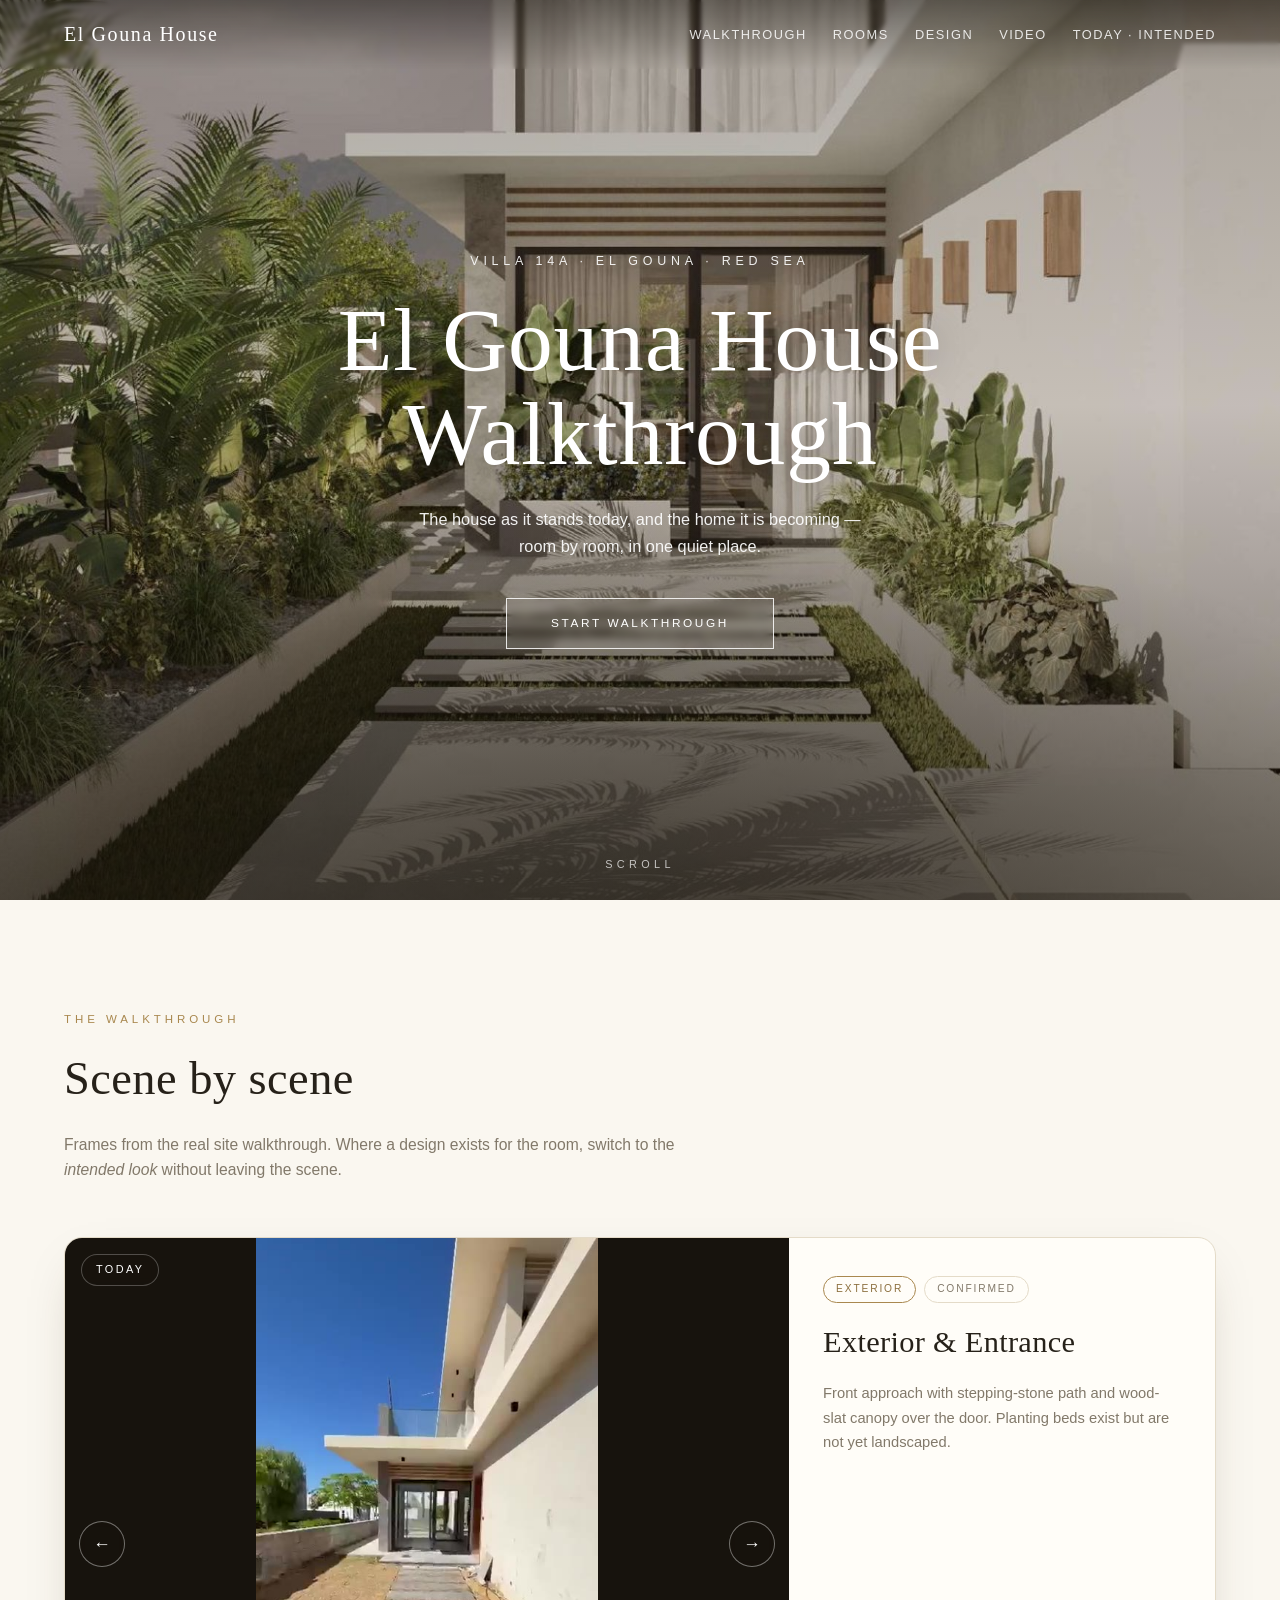
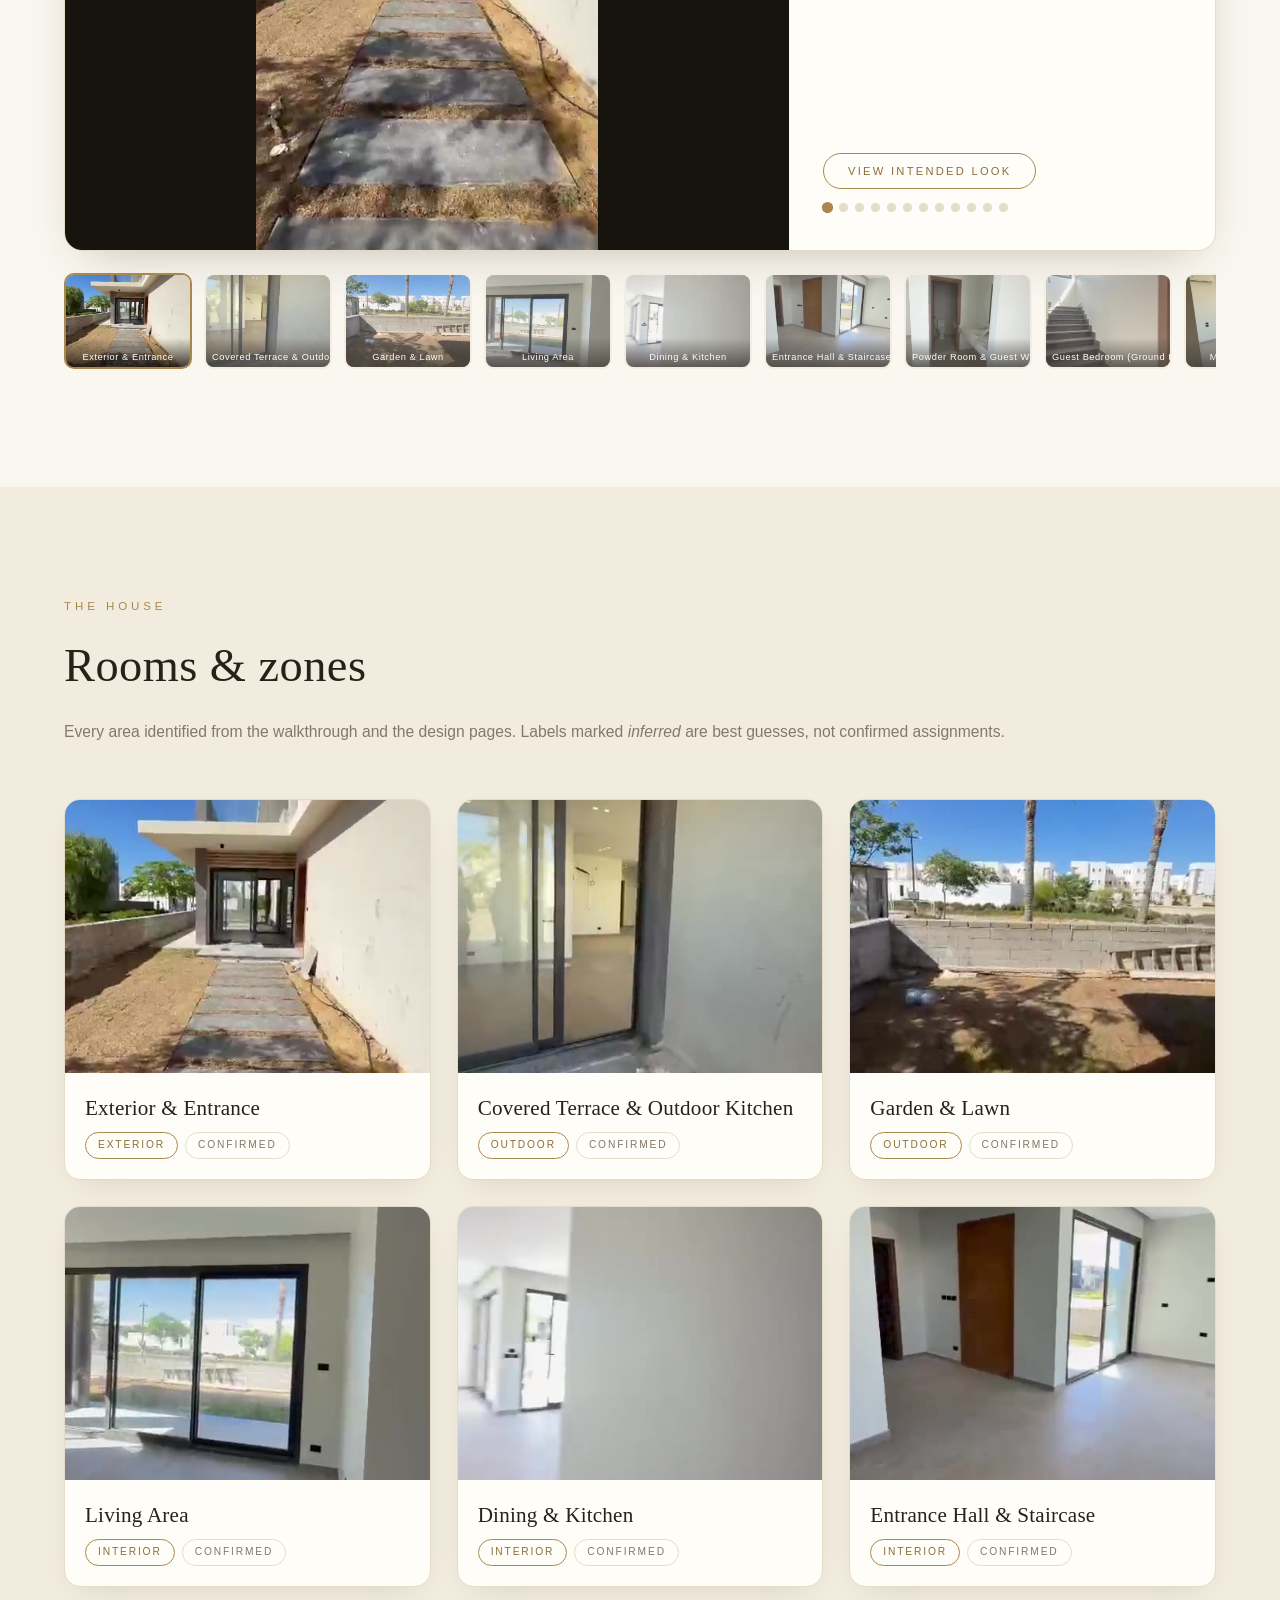
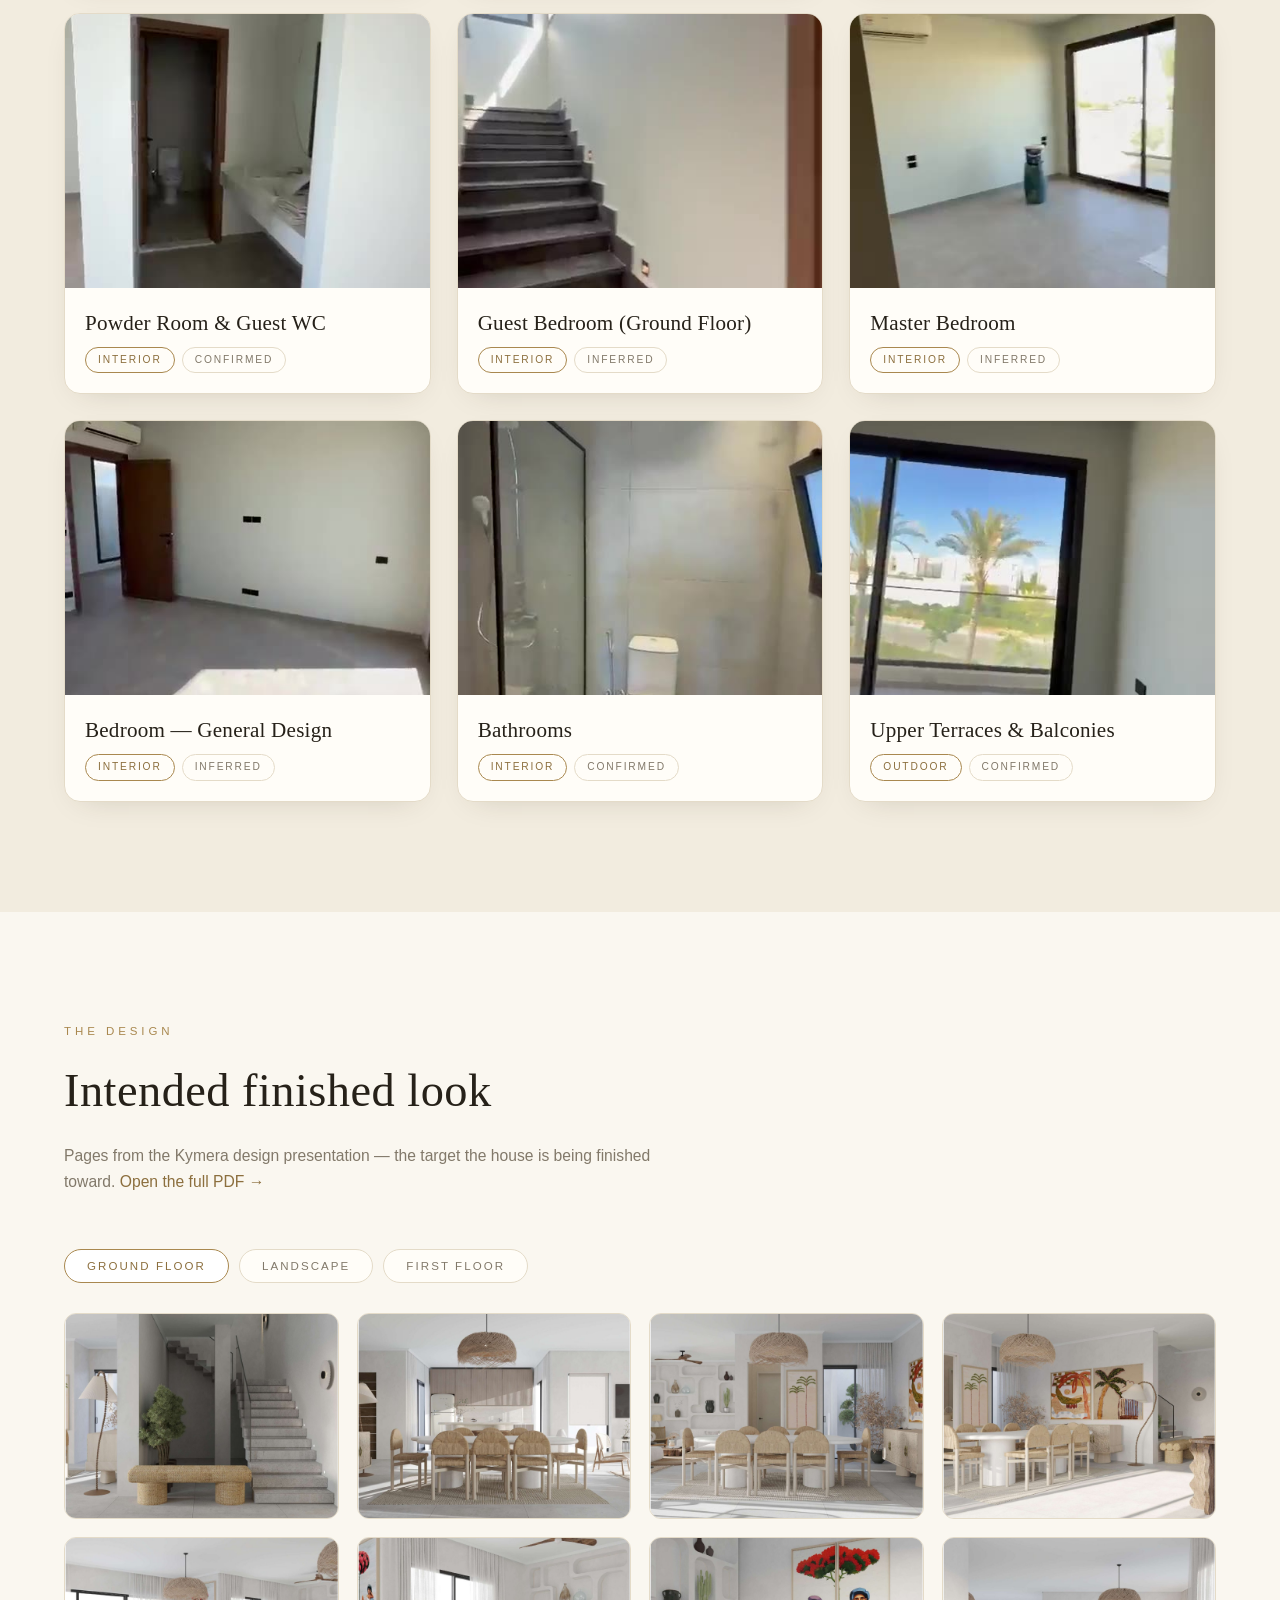
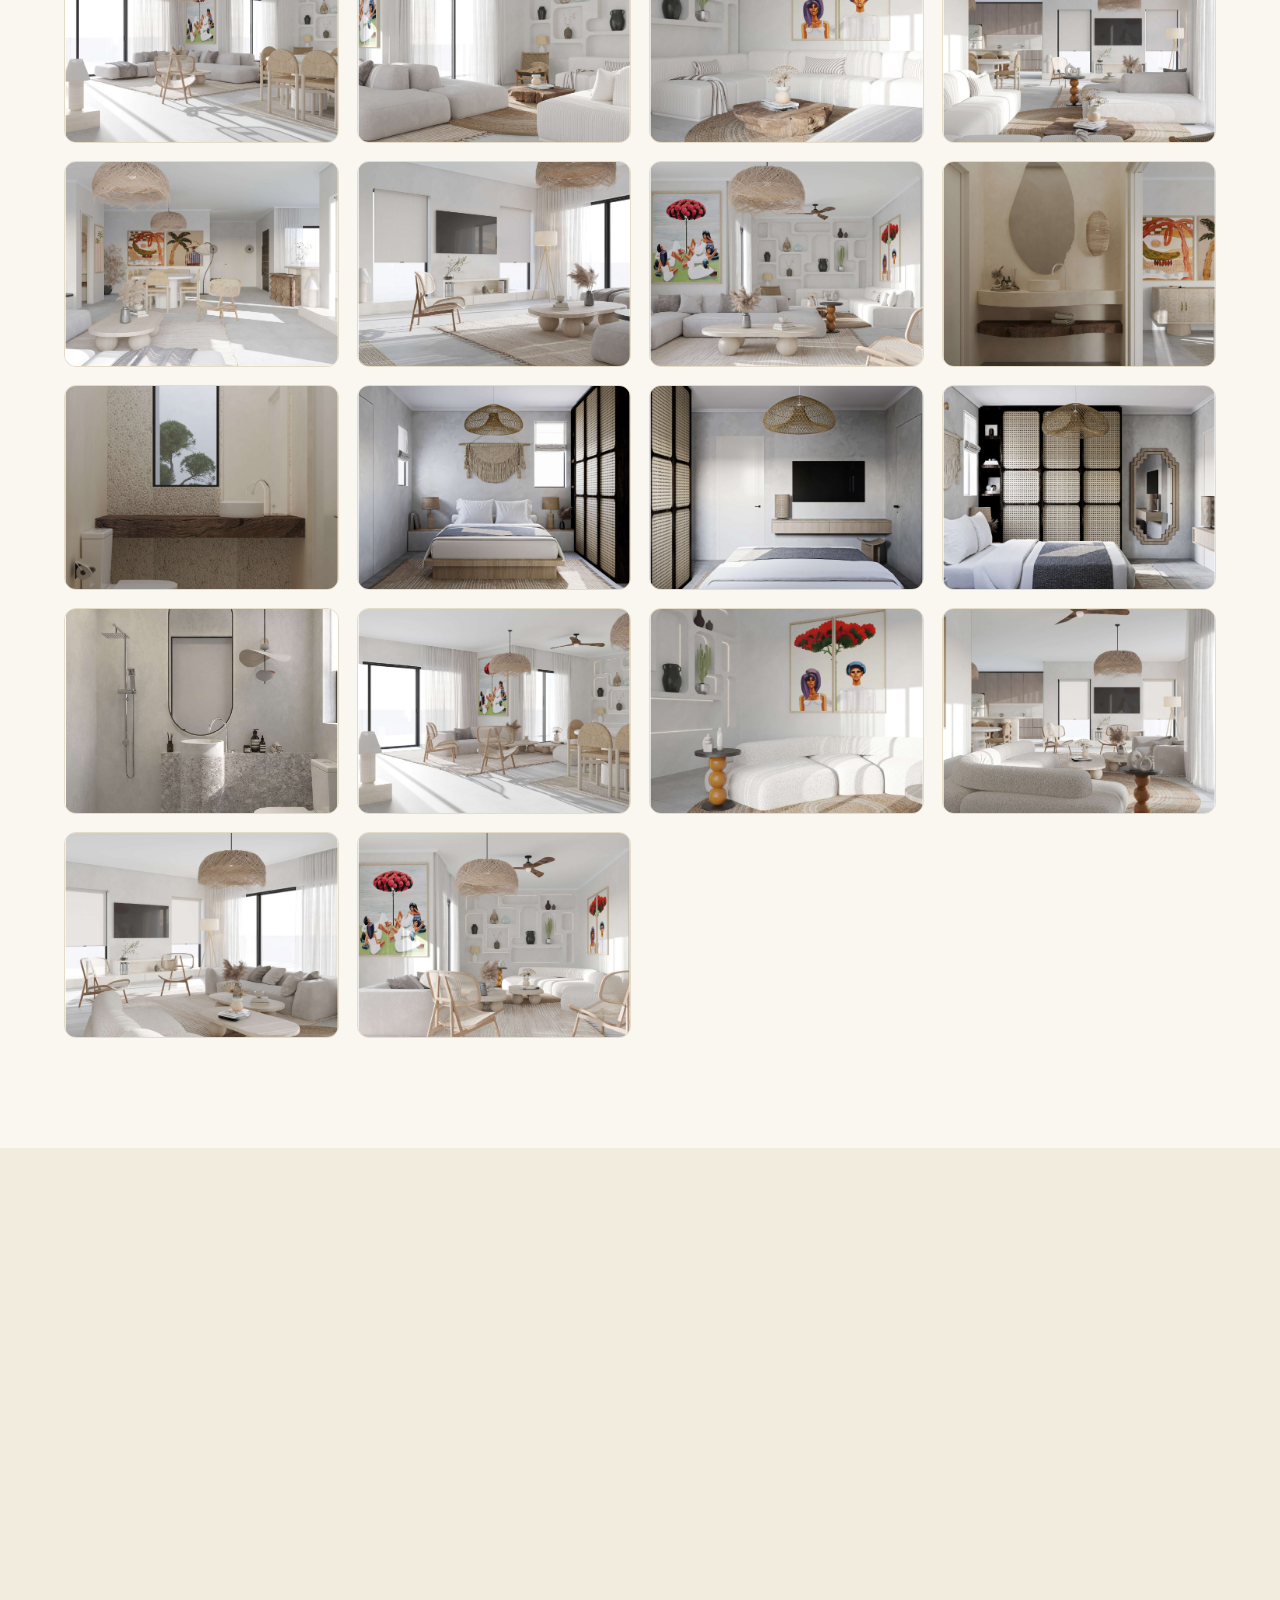
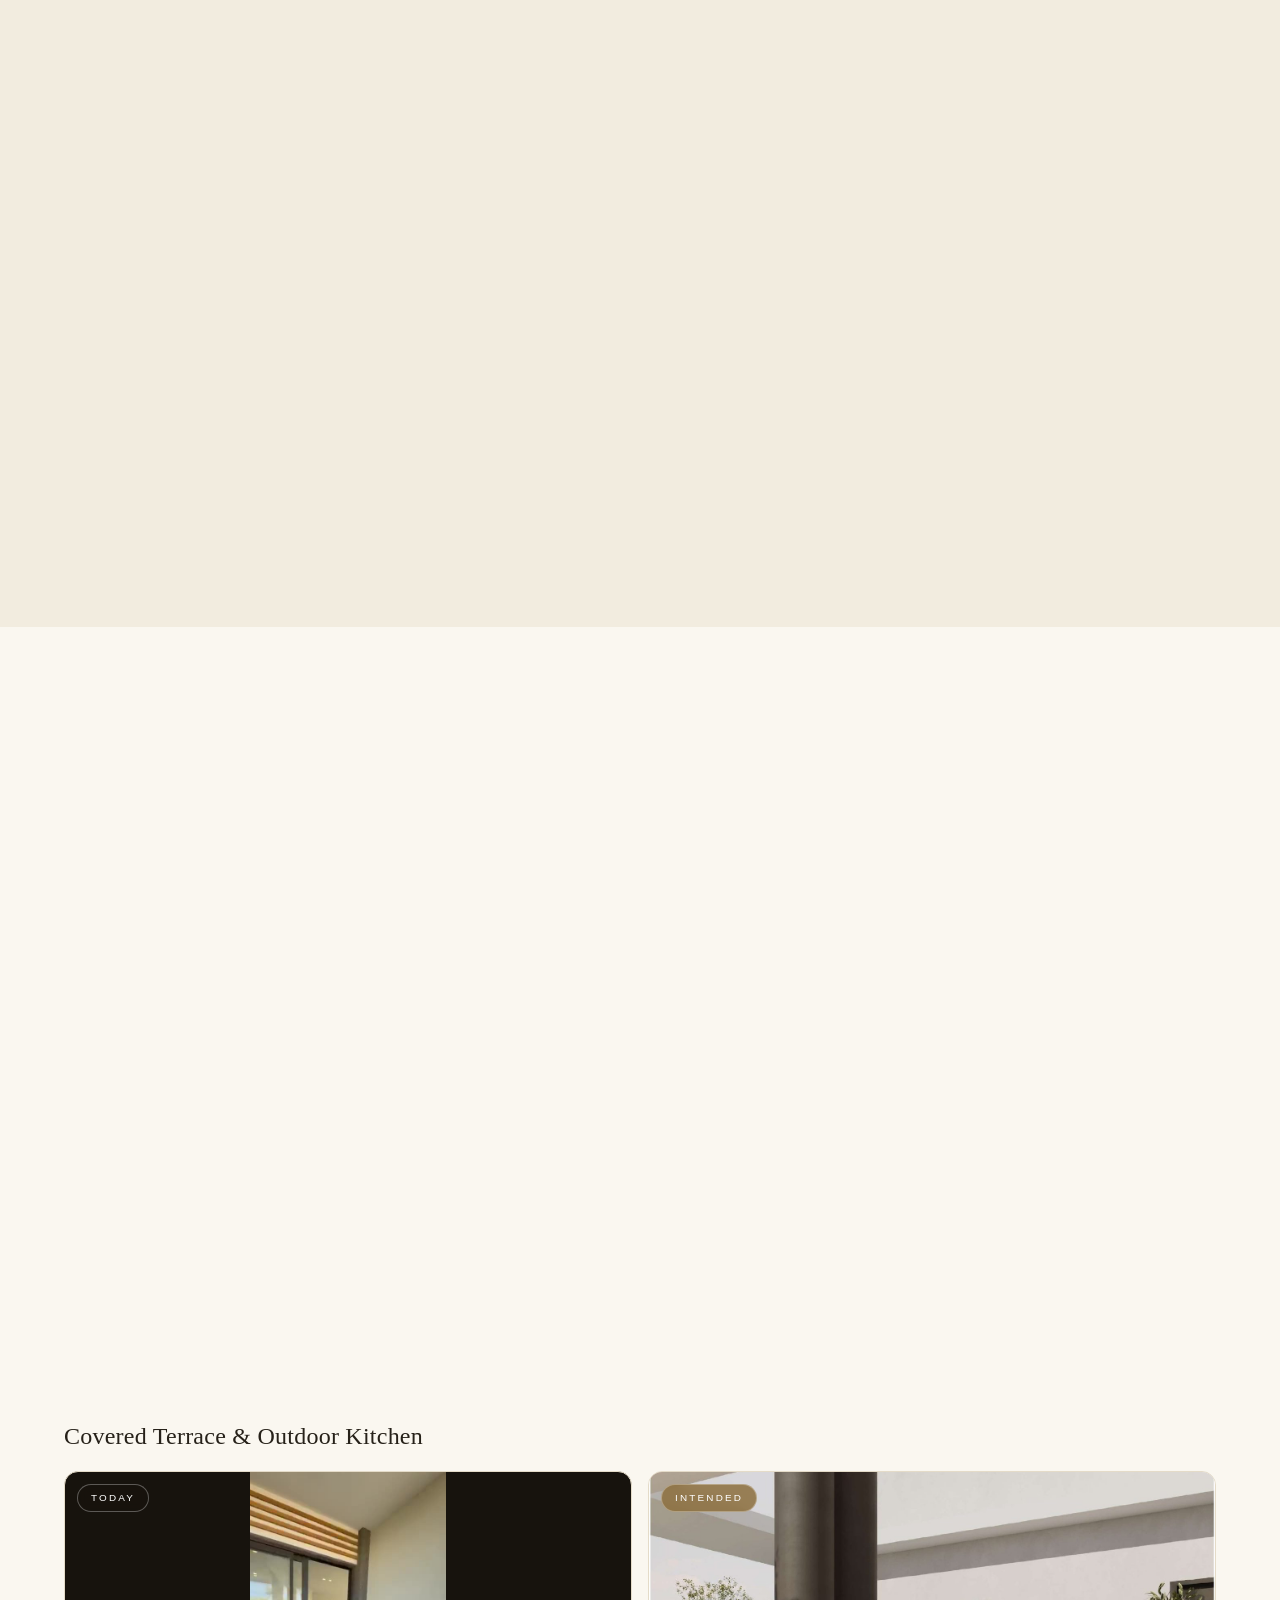
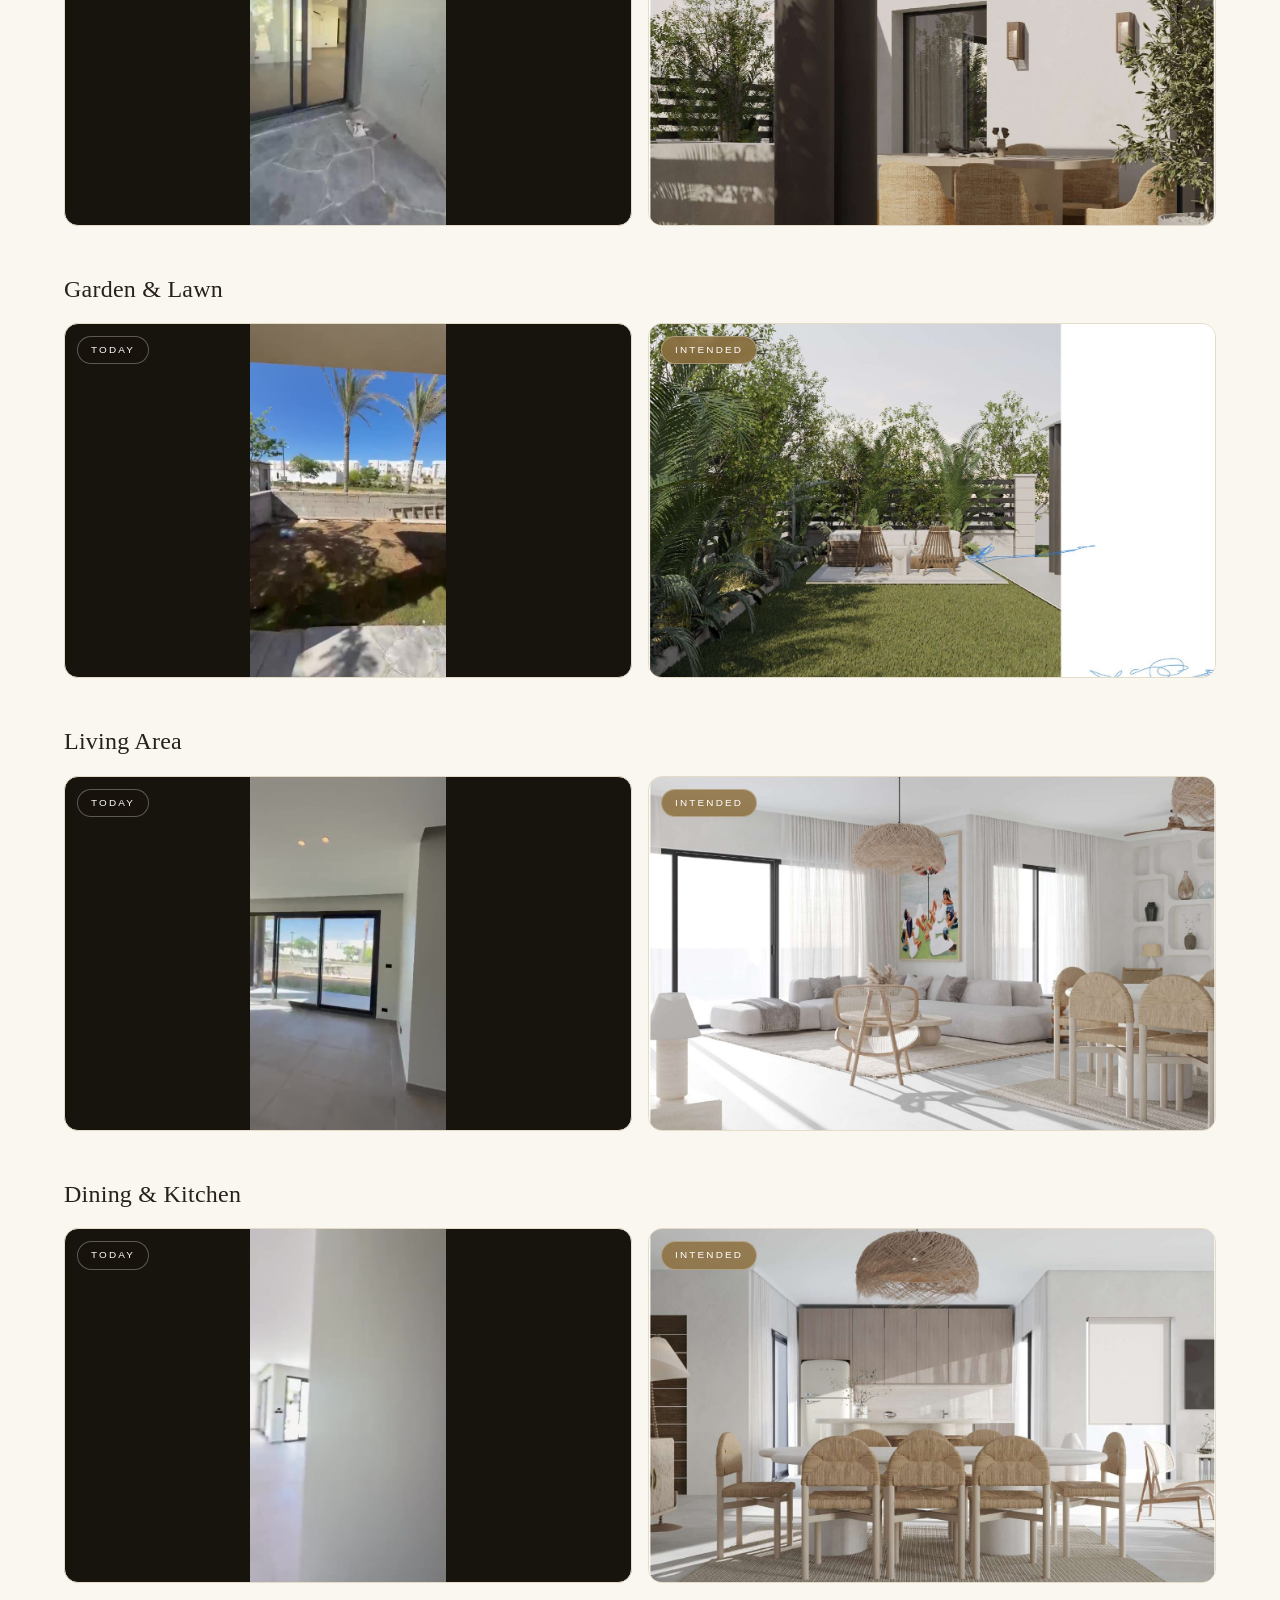
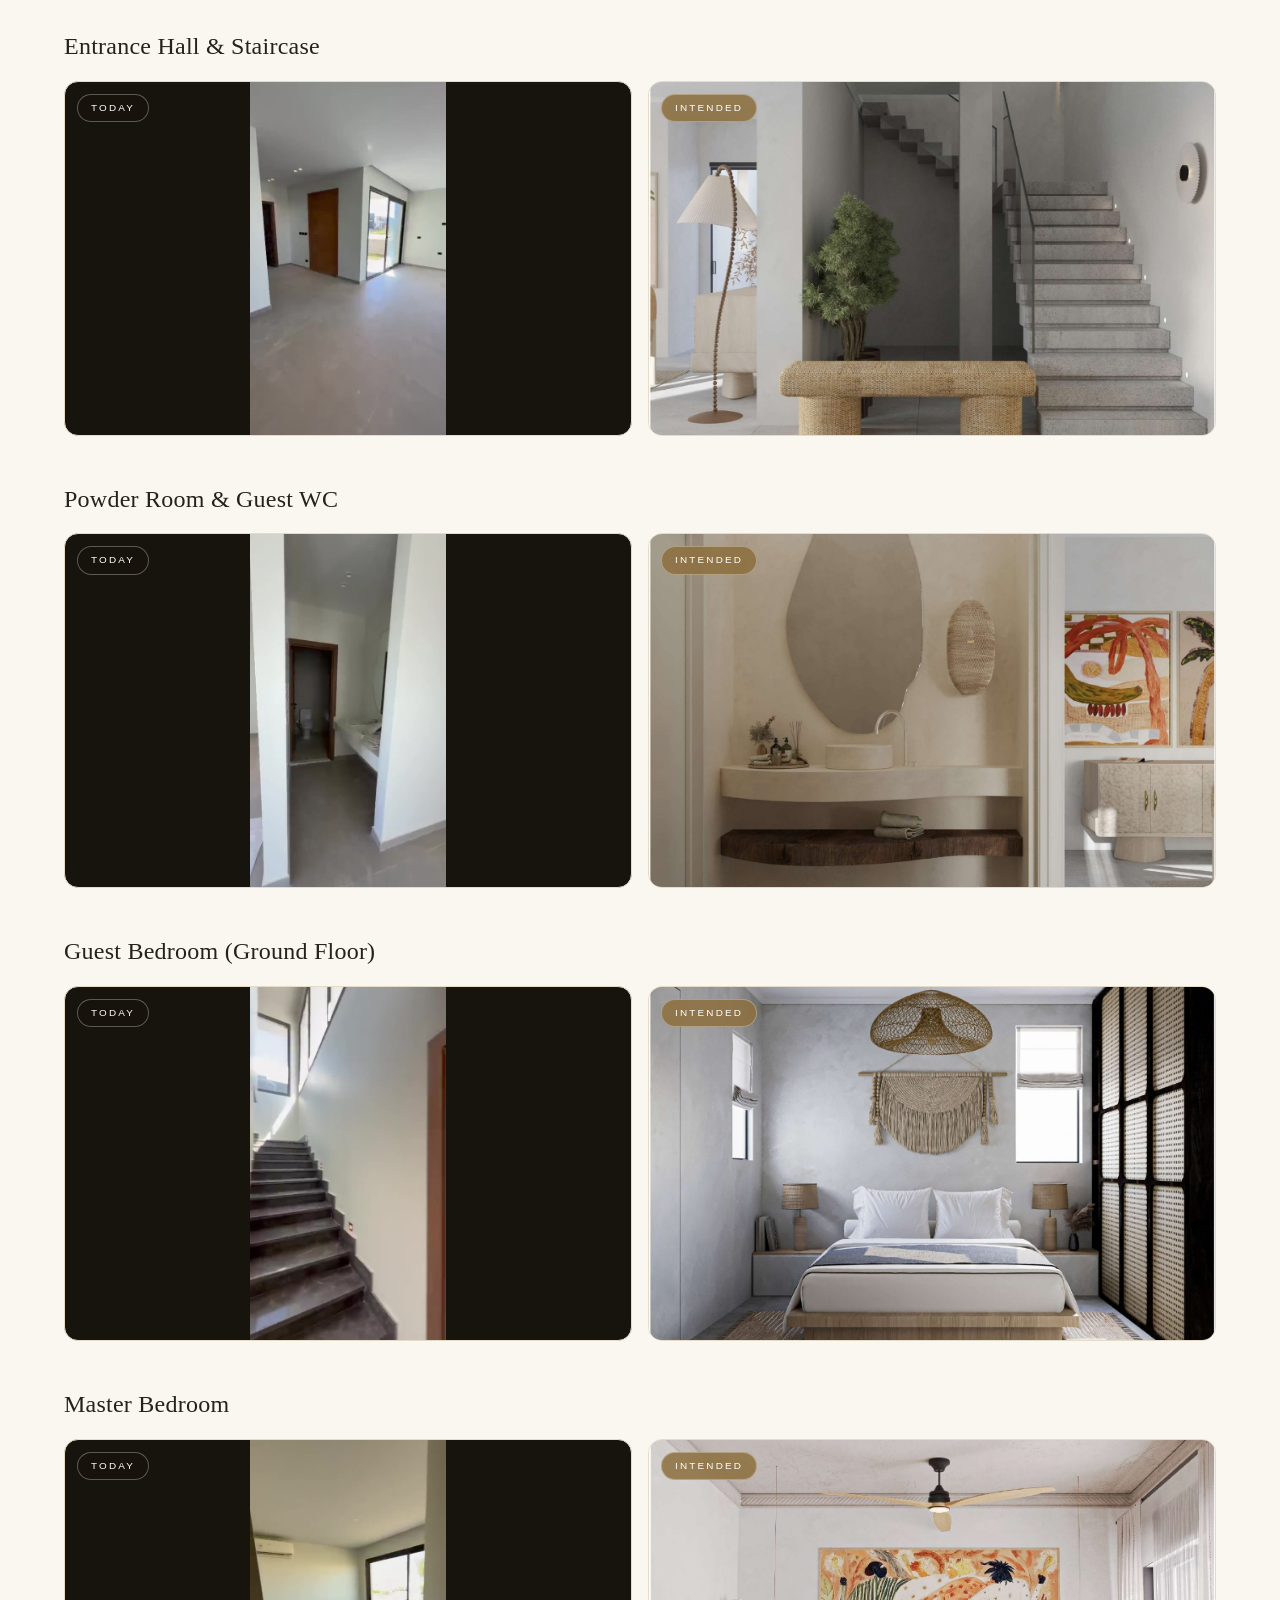
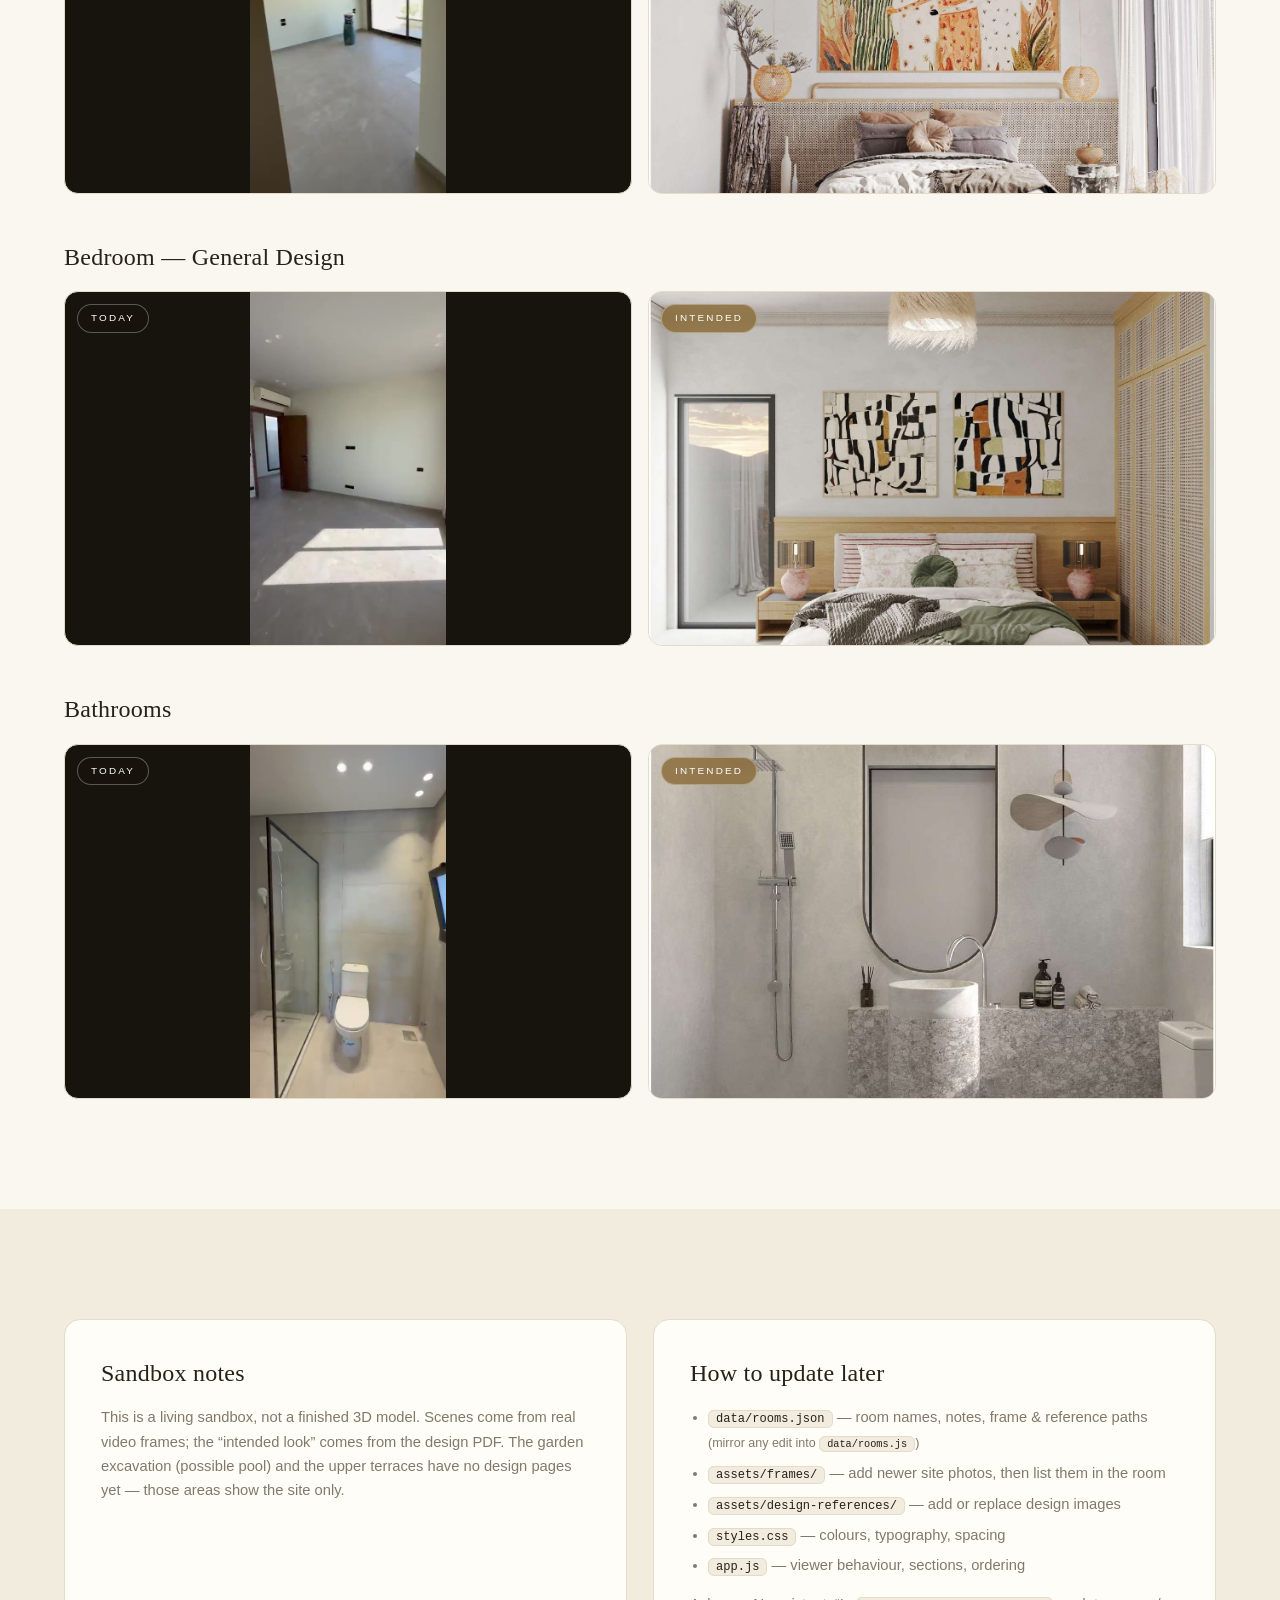
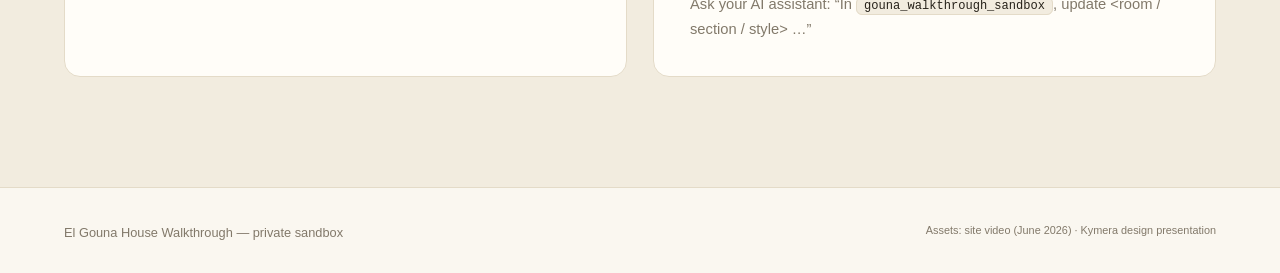
==== gouna_walkthrough_sandbox/index.html @ 1c744679 "Add gouna_walkthrough_sandbox: local interactive walkthrough platform Self-contained static site (HT" ====
<!DOCTYPE html>
<html lang="en">
<head>
<meta charset="UTF-8">
<meta name="viewport" content="width=device-width, initial-scale=1.0">
<title>El Gouna House — Walkthrough</title>
<link rel="stylesheet" href="styles.css">
</head>
<body>

<nav class="topnav">
  <div class="brand">El Gouna House</div>
  <div class="navlinks">
    <a href="#viewer">Walkthrough</a>
    <a href="#rooms">Rooms</a>
    <a href="#gallery">Design</a>
    <a href="#video">Video</a>
    <a href="#compare">Today · Intended</a>
  </div>
</nav>

<header class="hero">
  <div class="hero-bg" style="background-image:url('assets/design-references/ref-31.jpg')"></div>
  <div class="hero-veil"></div>
  <div class="hero-content reveal">
    <p class="hero-kicker">Villa 14A · El Gouna · Red Sea</p>
    <h1>El Gouna House<br>Walkthrough</h1>
    <p class="hero-sub">The house as it stands today, and the home it is becoming —<br>room by room, in one quiet place.</p>
    <a class="btn-primary" href="#viewer">Start Walkthrough</a>
  </div>
  <div class="hero-hint">scroll</div>
</header>

<main>

  <!-- 1 · Walkthrough viewer -->
  <section id="viewer" class="section">
    <div class="section-head reveal">
      <p class="kicker">The Walkthrough</p>
      <h2>Scene by scene</h2>
      <p class="lede">Frames from the real site walkthrough. Where a design exists for the room,
      switch to the <em>intended look</em> without leaving the scene.</p>
    </div>
    <div class="viewer reveal">
      <div class="viewer-stage">
        <img id="viewerImage" alt="Walkthrough scene">
        <div class="stage-tag" id="stageTag">Today</div>
        <button class="stage-arrow left" id="prevBtn" aria-label="Previous">&#8592;</button>
        <button class="stage-arrow right" id="nextBtn" aria-label="Next">&#8594;</button>
      </div>
      <div class="viewer-panel">
        <div class="viewer-meta">
          <span class="chip" id="viewerType"></span>
          <span class="chip subtle" id="viewerStatus"></span>
        </div>
        <h3 id="viewerName"></h3>
        <p id="viewerNotes"></p>
        <div class="viewer-actions">
          <button class="btn-ghost" id="toggleLook">View intended look</button>
        </div>
        <div class="viewer-dots" id="viewerDots"></div>
      </div>
    </div>
    <div class="thumbstrip reveal" id="thumbStrip"></div>
  </section>

  <!-- 2 · Room navigation -->
  <section id="rooms" class="section alt">
    <div class="section-head reveal">
      <p class="kicker">The House</p>
      <h2>Rooms &amp; zones</h2>
      <p class="lede">Every area identified from the walkthrough and the design pages.
      Labels marked <em>inferred</em> are best guesses, not confirmed assignments.</p>
    </div>
    <div class="room-grid" id="roomGrid"></div>
  </section>

  <!-- 3 · Design gallery -->
  <section id="gallery" class="section">
    <div class="section-head reveal">
      <p class="kicker">The Design</p>
      <h2>Intended finished look</h2>
      <p class="lede">Pages from the Kymera design presentation — the target the house is being finished toward.
      <a href="assets/pdf/design-presentation.pdf" target="_blank">Open the full PDF&nbsp;&rarr;</a></p>
    </div>
    <div class="gallery-tabs reveal" id="galleryTabs"></div>
    <div class="gallery-grid reveal" id="galleryGrid"></div>
  </section>

  <!-- 4 · Video -->
  <section id="video" class="section alt">
    <div class="section-head reveal">
      <p class="kicker">The Record</p>
      <h2>Original site video</h2>
      <p class="lede">The walkthrough as filmed on site, in three parts.</p>
    </div>
    <div class="video-wrap reveal">
      <video id="sitePlayer" controls playsinline preload="metadata"
             src="assets/video/walkthrough-part1.mp4"></video>
      <div class="video-parts" id="videoParts">
        <button data-src="assets/video/walkthrough-part1.mp4" class="active">Part 1 · Exterior &amp; entry</button>
        <button data-src="assets/video/walkthrough-part2.mp4">Part 2 · Ground floor</button>
        <button data-src="assets/video/walkthrough-part3.mp4">Part 3 · Upper floor</button>
      </div>
    </div>
  </section>

  <!-- 5 · Today vs intended -->
  <section id="compare" class="section">
    <div class="section-head reveal">
      <p class="kicker">The Transformation</p>
      <h2>Today · Intended</h2>
      <p class="lede">Side by side — the room as filmed, and its design reference.
      Angles differ; these are honest pairings, not exact overlays.</p>
    </div>
    <div class="compare-list" id="compareList"></div>
  </section>

  <!-- 6 · Notes + update guide -->
  <section id="notes" class="section alt">
    <div class="notes-cols">
      <div class="note-card reveal">
        <h3>Sandbox notes</h3>
        <p>This is a living sandbox, not a finished 3D model. Scenes come from real video frames;
        the “intended look” comes from the design PDF. The garden excavation (possible pool) and the
        upper terraces have no design pages yet — those areas show the site only.</p>
      </div>
      <div class="note-card reveal">
        <h3>How to update later</h3>
        <ul>
          <li><code>data/rooms.json</code> — room names, notes, frame &amp; reference paths <span class="mut">(mirror any edit into <code>data/rooms.js</code>)</span></li>
          <li><code>assets/frames/</code> — add newer site photos, then list them in the room</li>
          <li><code>assets/design-references/</code> — add or replace design images</li>
          <li><code>styles.css</code> — colours, typography, spacing</li>
          <li><code>app.js</code> — viewer behaviour, sections, ordering</li>
        </ul>
        <p class="mut">Ask your AI assistant: “In <code>gouna_walkthrough_sandbox</code>, update &lt;room / section / style&gt; …”</p>
      </div>
    </div>
  </section>

</main>

<footer class="foot">
  <span>El Gouna House Walkthrough — private sandbox</span>
  <span class="mut">Assets: site video (June 2026) · Kymera design presentation</span>
</footer>

<!-- Lightbox -->
<div class="lightbox" id="lightbox" hidden>
  <button class="lb-close" id="lbClose" aria-label="Close">&times;</button>
  <img id="lbImage" alt="">
  <div class="lb-caption" id="lbCaption"></div>
</div>

<!-- Room detail overlay -->
<div class="roomsheet" id="roomSheet" hidden>
  <div class="sheet-inner">
    <button class="lb-close" id="sheetClose" aria-label="Close">&times;</button>
    <div class="sheet-head">
      <h3 id="sheetName"></h3>
      <div id="sheetChips"></div>
    </div>
    <p id="sheetNotes"></p>
    <h4>Today on site</h4>
    <div class="sheet-row" id="sheetFrames"></div>
    <h4>Intended design</h4>
    <div class="sheet-row" id="sheetRefs"></div>
  </div>
</div>

<script src="data/rooms.js"></script>
<script src="app.js"></script>
</body>
</html>
---- gouna_walkthrough_sandbox/styles.css ----
/* ============================================================
   El Gouna House Walkthrough — sandbox styles
   Palette: warm sand, ivory, ink, bronze. Calm & spacious.
   ============================================================ */

:root {
  --sand:   #f2ecdf;
  --paper:  #faf7f0;
  --card:   #fffdf8;
  --ink:    #262119;
  --muted:  #82796a;
  --bronze: #a9884f;
  --bronze-deep: #8c6f3e;
  --line:   #e4dbc8;
  --shadow: 0 18px 50px -24px rgba(60, 48, 28, .35);
  --serif:  "Cormorant Garamond", "Playfair Display", Didot, "Times New Roman", Georgia, serif;
  --sans:   -apple-system, BlinkMacSystemFont, "Segoe UI", "Helvetica Neue", Arial, sans-serif;
}

* { box-sizing: border-box; margin: 0; padding: 0; }
[hidden] { display: none !important; }
html { scroll-behavior: smooth; }
body {
  font-family: var(--sans);
  background: var(--paper);
  color: var(--ink);
  line-height: 1.65;
  -webkit-font-smoothing: antialiased;
}
img { max-width: 100%; display: block; }
a { color: var(--bronze-deep); text-decoration: none; }
a:hover { text-decoration: underline; }
h1, h2, h3 { font-family: var(--serif); font-weight: 500; letter-spacing: .01em; }

/* ---------- top nav ---------- */
.topnav {
  position: fixed; inset: 0 0 auto 0; z-index: 40;
  display: flex; justify-content: space-between; align-items: center;
  padding: 18px 5vw;
  color: #fff; mix-blend-mode: normal;
  background: linear-gradient(rgba(20,16,10,.45), transparent);
  backdrop-filter: blur(2px);
  transition: background .4s, color .4s, box-shadow .4s;
}
.topnav.solid {
  background: rgba(250,247,240,.92);
  color: var(--ink);
  box-shadow: 0 1px 0 var(--line);
  backdrop-filter: blur(10px);
}
.brand { font-family: var(--serif); font-size: 1.25rem; letter-spacing: .08em; }
.navlinks { display: flex; gap: 26px; font-size: .8rem; letter-spacing: .12em; text-transform: uppercase; }
.navlinks a { color: inherit; opacity: .85; }
.navlinks a:hover { opacity: 1; text-decoration: none; }
@media (max-width: 760px) { .navlinks { display: none; } }

/* ---------- hero ---------- */
.hero {
  position: relative; min-height: 100vh;
  display: flex; align-items: center; justify-content: center;
  text-align: center; color: #fff; overflow: hidden;
}
.hero-bg {
  position: absolute; inset: 0;
  background-size: cover; background-position: center 65%;
  transform: scale(1.06);
  animation: heroDrift 24s ease-in-out infinite alternate;
}
@keyframes heroDrift { from { transform: scale(1.06) translateY(0); } to { transform: scale(1.12) translateY(-14px); } }
.hero-veil {
  position: absolute; inset: 0;
  background:
    linear-gradient(rgba(28,22,12,.28), rgba(28,22,12,.14) 45%, rgba(28,22,12,.55)),
    radial-gradient(120% 90% at 50% 108%, rgba(20,15,8,.55), transparent 60%);
}
.hero-content { position: relative; padding: 0 6vw; max-width: 900px; }
.hero-kicker {
  font-size: .78rem; letter-spacing: .38em; text-transform: uppercase;
  opacity: .9; margin-bottom: 22px;
}
.hero h1 {
  font-size: clamp(3rem, 8vw, 5.6rem);
  line-height: 1.04; font-weight: 500; text-shadow: 0 2px 30px rgba(0,0,0,.25);
}
.hero-sub { margin: 26px auto 38px; font-size: 1.02rem; opacity: .92; font-weight: 300; }
.btn-primary {
  display: inline-block; padding: 15px 44px;
  border: 1px solid rgba(255,255,255,.85); color: #fff;
  letter-spacing: .22em; text-transform: uppercase; font-size: .74rem;
  background: rgba(255,255,255,.06); backdrop-filter: blur(4px);
  transition: background .3s, color .3s;
}
.btn-primary:hover { background: #fff; color: var(--ink); text-decoration: none; }
.hero-hint {
  position: absolute; bottom: 26px; left: 50%; transform: translateX(-50%);
  font-size: .68rem; letter-spacing: .4em; text-transform: uppercase; opacity: .7;
  animation: bob 2.6s ease-in-out infinite;
}
@keyframes bob { 0%,100% { transform: translate(-50%,0);} 50% { transform: translate(-50%,7px);} }

/* ---------- sections ---------- */
.section { padding: 110px 5vw; max-width: 1280px; margin: 0 auto; }
.section.alt { max-width: none; background: var(--sand); }
.section.alt > * { max-width: 1280px; margin-left: auto; margin-right: auto; }
.section-head { max-width: 640px; margin-bottom: 54px; }
.kicker {
  font-size: .72rem; letter-spacing: .34em; text-transform: uppercase;
  color: var(--bronze); margin-bottom: 12px;
}
.section-head h2 { font-size: clamp(2rem, 4vw, 2.9rem); margin-bottom: 14px; }
.lede { color: var(--muted); font-size: .98rem; }

/* ---------- viewer ---------- */
.viewer {
  display: grid; grid-template-columns: minmax(0, 1.7fr) minmax(280px, 1fr);
  background: var(--card); border: 1px solid var(--line); border-radius: 18px;
  overflow: hidden; box-shadow: var(--shadow);
}
@media (max-width: 900px) { .viewer { grid-template-columns: 1fr; } }
.viewer-stage {
  position: relative; background: #17130d; min-height: 380px;
  display: flex; align-items: center; justify-content: center;
}
.viewer-stage img {
  width: 100%; height: 100%; max-height: 68vh;
  object-fit: contain;
  transition: opacity .28s ease;
}
.viewer-stage img.fading { opacity: 0; }
.stage-tag {
  position: absolute; top: 16px; left: 16px;
  font-size: .68rem; letter-spacing: .22em; text-transform: uppercase;
  color: #fff; background: rgba(23,19,13,.65); border: 1px solid rgba(255,255,255,.25);
  padding: 6px 14px; border-radius: 100px; backdrop-filter: blur(4px);
}
.stage-tag.design { background: rgba(140,111,62,.82); border-color: rgba(255,255,255,.35); }
.stage-arrow {
  position: absolute; top: 50%; transform: translateY(-50%);
  width: 46px; height: 46px; border-radius: 50%;
  border: 1px solid rgba(255,255,255,.4); background: rgba(23,19,13,.45);
  color: #fff; font-size: 1.1rem; cursor: pointer; backdrop-filter: blur(3px);
  transition: background .25s;
}
.stage-arrow:hover { background: rgba(23,19,13,.8); }
.stage-arrow.left { left: 14px; } .stage-arrow.right { right: 14px; }
.viewer-panel { padding: 38px 34px; display: flex; flex-direction: column; gap: 14px; }
.viewer-meta { display: flex; gap: 8px; flex-wrap: wrap; }
.chip {
  font-size: .64rem; letter-spacing: .18em; text-transform: uppercase;
  color: var(--bronze-deep); border: 1px solid var(--bronze); border-radius: 100px;
  padding: 4px 12px;
}
.chip.subtle { color: var(--muted); border-color: var(--line); }
.viewer-panel h3 { font-size: 1.9rem; }
.viewer-panel p { color: var(--muted); font-size: .92rem; flex: 1; }
.btn-ghost {
  align-self: flex-start; padding: 11px 24px; cursor: pointer;
  font-size: .7rem; letter-spacing: .2em; text-transform: uppercase;
  color: var(--bronze-deep); background: none; border: 1px solid var(--bronze);
  border-radius: 100px; transition: all .25s;
}
.btn-ghost:hover { background: var(--bronze); color: #fff; }
.btn-ghost:disabled { opacity: .35; cursor: default; }
.btn-ghost:disabled:hover { background: none; color: var(--bronze-deep); }
.viewer-dots { display: flex; gap: 7px; flex-wrap: wrap; }
.viewer-dots button {
  width: 9px; height: 9px; border-radius: 50%; border: none; cursor: pointer;
  background: var(--line); transition: background .2s, transform .2s;
}
.viewer-dots button.on { background: var(--bronze); transform: scale(1.25); }

.thumbstrip {
  display: flex; gap: 12px; margin-top: 22px; padding-bottom: 8px;
  overflow-x: auto; scrollbar-width: thin;
}
.thumbstrip button {
  flex: 0 0 auto; width: 128px; aspect-ratio: 4/3; border-radius: 10px;
  overflow: hidden; border: 2px solid transparent; cursor: pointer; padding: 0;
  background: var(--sand); position: relative; transition: border-color .2s, opacity .2s;
  opacity: .78;
}
.thumbstrip button img { width: 100%; height: 100%; object-fit: cover; }
.thumbstrip button span {
  position: absolute; inset: auto 0 0 0; font-size: .58rem; letter-spacing: .06em;
  color: #fff; background: linear-gradient(transparent, rgba(20,15,8,.8));
  padding: 14px 6px 5px; text-align: center; white-space: nowrap; overflow: hidden;
}
.thumbstrip button.on, .thumbstrip button:hover { border-color: var(--bronze); opacity: 1; }

/* ---------- room grid ---------- */
.room-grid {
  display: grid; grid-template-columns: repeat(auto-fill, minmax(270px, 1fr)); gap: 26px;
}
.room-card {
  background: var(--card); border: 1px solid var(--line); border-radius: 16px;
  overflow: hidden; cursor: pointer; box-shadow: 0 10px 30px -18px rgba(60,48,28,.25);
  transition: transform .3s ease, box-shadow .3s ease;
}
.room-card:hover { transform: translateY(-5px); box-shadow: var(--shadow); }
.room-card .cover { aspect-ratio: 4/3; overflow: hidden; background: var(--sand); }
.room-card .cover img { width: 100%; height: 100%; object-fit: cover; transition: transform .5s ease; }
.room-card:hover .cover img { transform: scale(1.05); }
.room-card .body { padding: 18px 20px 20px; }
.room-card h3 { font-size: 1.32rem; margin-bottom: 6px; }
.room-card .meta { display: flex; gap: 7px; flex-wrap: wrap; }

/* ---------- gallery ---------- */
.gallery-tabs { display: flex; gap: 10px; margin-bottom: 30px; flex-wrap: wrap; }
.gallery-tabs button {
  padding: 10px 22px; cursor: pointer; border-radius: 100px;
  font-size: .72rem; letter-spacing: .18em; text-transform: uppercase;
  border: 1px solid var(--line); background: var(--card); color: var(--muted);
  transition: all .25s;
}
.gallery-tabs button.on { border-color: var(--bronze); color: var(--bronze-deep); background: #fff; }
.gallery-grid {
  display: grid; grid-template-columns: repeat(auto-fill, minmax(240px, 1fr)); gap: 18px;
}
.gallery-grid figure {
  border-radius: 12px; overflow: hidden; cursor: zoom-in; background: var(--sand);
  border: 1px solid var(--line); aspect-ratio: 4/3;
}
.gallery-grid figure img {
  width: 100%; height: 100%; object-fit: cover; transition: transform .45s ease;
}
.gallery-grid figure:hover img { transform: scale(1.06); }

/* ---------- video ---------- */
.video-wrap {
  background: var(--card); border: 1px solid var(--line); border-radius: 18px;
  padding: 22px; box-shadow: var(--shadow);
}
.video-wrap video {
  width: 100%; max-height: 72vh; border-radius: 12px; background: #17130d;
}
.video-parts { display: flex; gap: 10px; margin-top: 16px; flex-wrap: wrap; }
.video-parts button {
  padding: 10px 20px; cursor: pointer; border-radius: 100px;
  font-size: .72rem; letter-spacing: .14em; text-transform: uppercase;
  border: 1px solid var(--line); background: none; color: var(--muted); transition: all .25s;
}
.video-parts button.active { border-color: var(--bronze); color: var(--bronze-deep); background: #fff; }

/* ---------- compare ---------- */
.compare-list { display: flex; flex-direction: column; gap: 44px; }
.compare-row { }
.compare-row h3 { font-size: 1.5rem; margin-bottom: 14px; }
.compare-pair { display: grid; grid-template-columns: 1fr 1fr; gap: 16px; }
@media (max-width: 760px) { .compare-pair { grid-template-columns: 1fr; } }
.compare-cell {
  position: relative; border-radius: 14px; overflow: hidden; cursor: zoom-in;
  border: 1px solid var(--line); background: #17130d; aspect-ratio: 16/10;
}
.compare-cell img { width: 100%; height: 100%; object-fit: cover; }
.compare-cell.today img { object-fit: contain; }
.compare-cell .tag {
  position: absolute; top: 12px; left: 12px;
  font-size: .62rem; letter-spacing: .22em; text-transform: uppercase; color: #fff;
  padding: 5px 13px; border-radius: 100px; background: rgba(23,19,13,.65);
  border: 1px solid rgba(255,255,255,.3); backdrop-filter: blur(4px);
}
.compare-cell.design .tag { background: rgba(140,111,62,.85); }

/* ---------- notes ---------- */
.notes-cols { display: grid; grid-template-columns: 1fr 1fr; gap: 26px; }
@media (max-width: 820px) { .notes-cols { grid-template-columns: 1fr; } }
.note-card {
  background: var(--card); border: 1px solid var(--line); border-radius: 16px;
  padding: 34px 36px;
}
.note-card h3 { font-size: 1.5rem; margin-bottom: 12px; }
.note-card p, .note-card li { color: var(--muted); font-size: .92rem; }
.note-card ul { margin: 8px 0 14px 18px; display: flex; flex-direction: column; gap: 6px; }
code {
  font-size: .82em; background: var(--sand); border: 1px solid var(--line);
  border-radius: 6px; padding: 1px 7px; color: var(--ink);
}
.mut { color: var(--muted); font-size: .85em; }

/* ---------- footer ---------- */
.foot {
  display: flex; justify-content: space-between; gap: 14px; flex-wrap: wrap;
  padding: 34px 5vw; border-top: 1px solid var(--line); font-size: .8rem; color: var(--muted);
}

/* ---------- lightbox & room sheet ---------- */
.lightbox {
  position: fixed; inset: 0; z-index: 80; background: rgba(20,16,10,.93);
  display: flex; align-items: center; justify-content: center; flex-direction: column; gap: 14px;
  padding: 4vh 4vw;
}
.lightbox img { max-width: 92vw; max-height: 84vh; border-radius: 8px; }
.lb-caption { color: rgba(255,255,255,.75); font-size: .8rem; letter-spacing: .08em; }
.lb-close {
  position: absolute; top: 18px; right: 26px; z-index: 5;
  background: none; border: none; color: #fff; font-size: 2.2rem; cursor: pointer; opacity: .8;
}
.lb-close:hover { opacity: 1; }

.roomsheet {
  position: fixed; inset: 0; z-index: 70; background: rgba(20,16,10,.55);
  display: flex; align-items: flex-end; justify-content: center;
  backdrop-filter: blur(3px);
}
.sheet-inner {
  position: relative; background: var(--paper); width: min(1080px, 100%);
  max-height: 88vh; overflow-y: auto; border-radius: 22px 22px 0 0;
  padding: 44px 5vw 60px; animation: sheetUp .35s ease;
}
@keyframes sheetUp { from { transform: translateY(60px); opacity: 0; } to { transform: none; opacity: 1; } }
.sheet-inner .lb-close { color: var(--ink); }
.sheet-head { display: flex; align-items: baseline; gap: 16px; flex-wrap: wrap; margin-bottom: 10px; }
.sheet-head h3 { font-size: 2rem; }
.sheet-inner > p { color: var(--muted); max-width: 720px; margin-bottom: 26px; }
.sheet-inner h4 {
  font-family: var(--sans); font-size: .7rem; letter-spacing: .28em; text-transform: uppercase;
  color: var(--bronze); margin: 26px 0 12px;
}
.sheet-row { display: flex; gap: 12px; overflow-x: auto; padding-bottom: 6px; }
.sheet-row figure {
  flex: 0 0 auto; height: 210px; border-radius: 10px; overflow: hidden;
  border: 1px solid var(--line); cursor: zoom-in; background: #17130d;
}
.sheet-row figure img { height: 100%; width: auto; }
.sheet-row .empty { color: var(--muted); font-size: .85rem; padding: 12px 0; }

/* ---------- reveal on scroll ---------- */
.reveal { opacity: 0; transform: translateY(26px); transition: opacity .8s ease, transform .8s ease; }
.reveal.in { opacity: 1; transform: none; }

/* ---------- image fallback ---------- */
.img-missing {
  display: flex; align-items: center; justify-content: center;
  background: repeating-linear-gradient(45deg, var(--sand), var(--sand) 12px, #ece5d4 12px, #ece5d4 24px);
  color: var(--muted); font-size: .72rem; letter-spacing: .14em; text-transform: uppercase;
  width: 100%; height: 100%; min-height: 120px; text-align: center; padding: 10px;
}
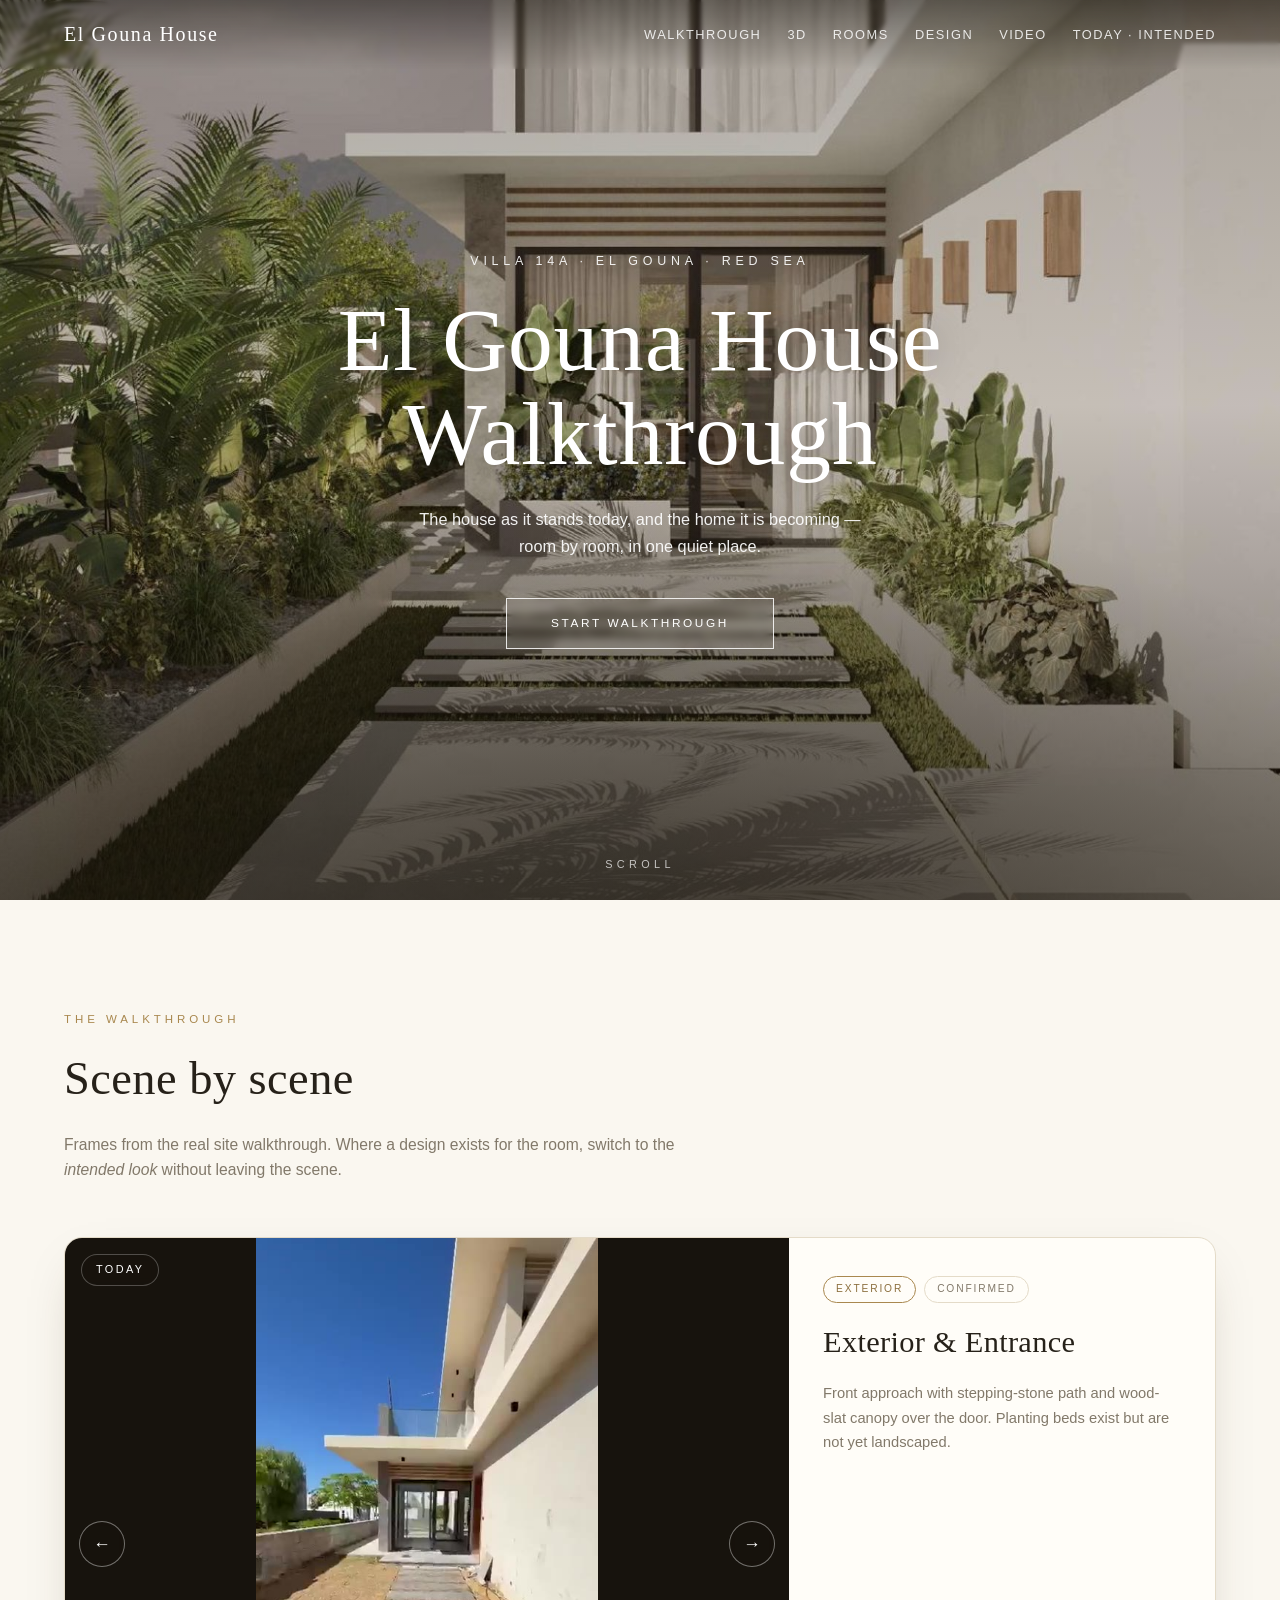
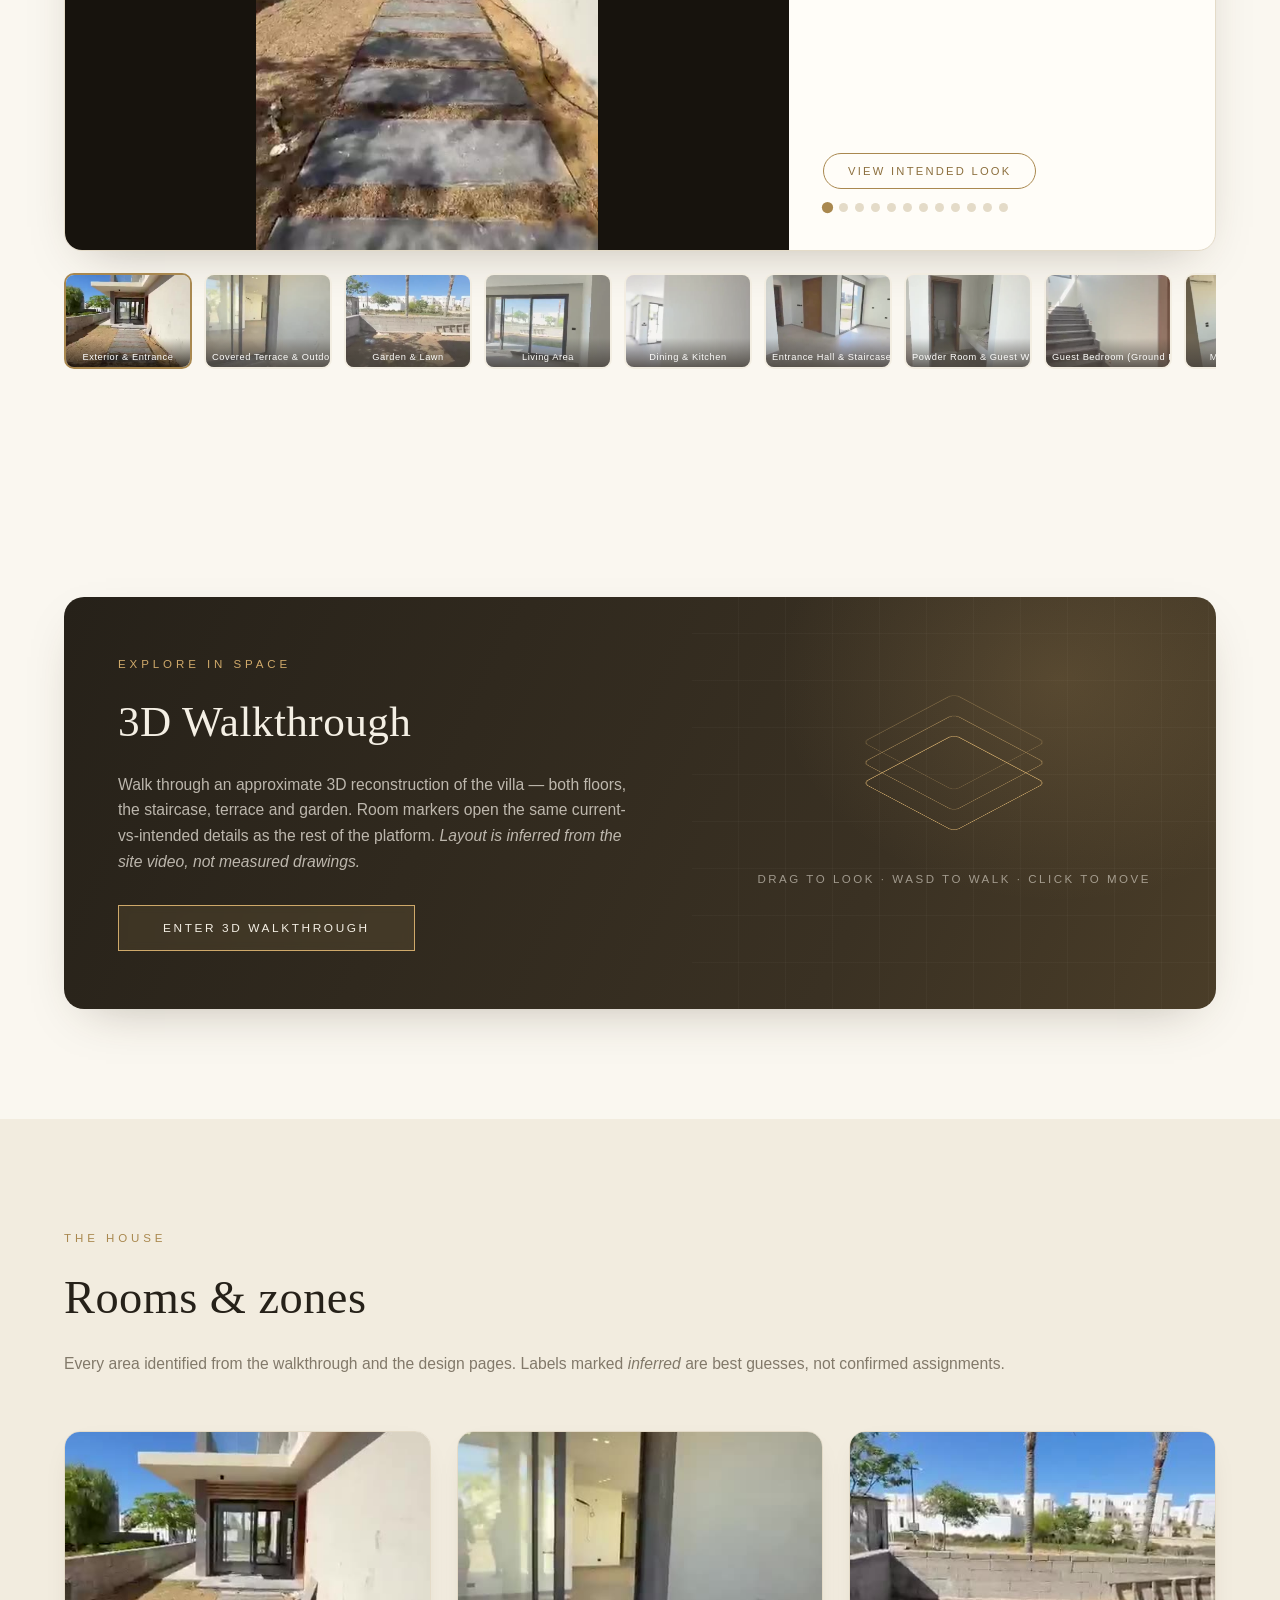
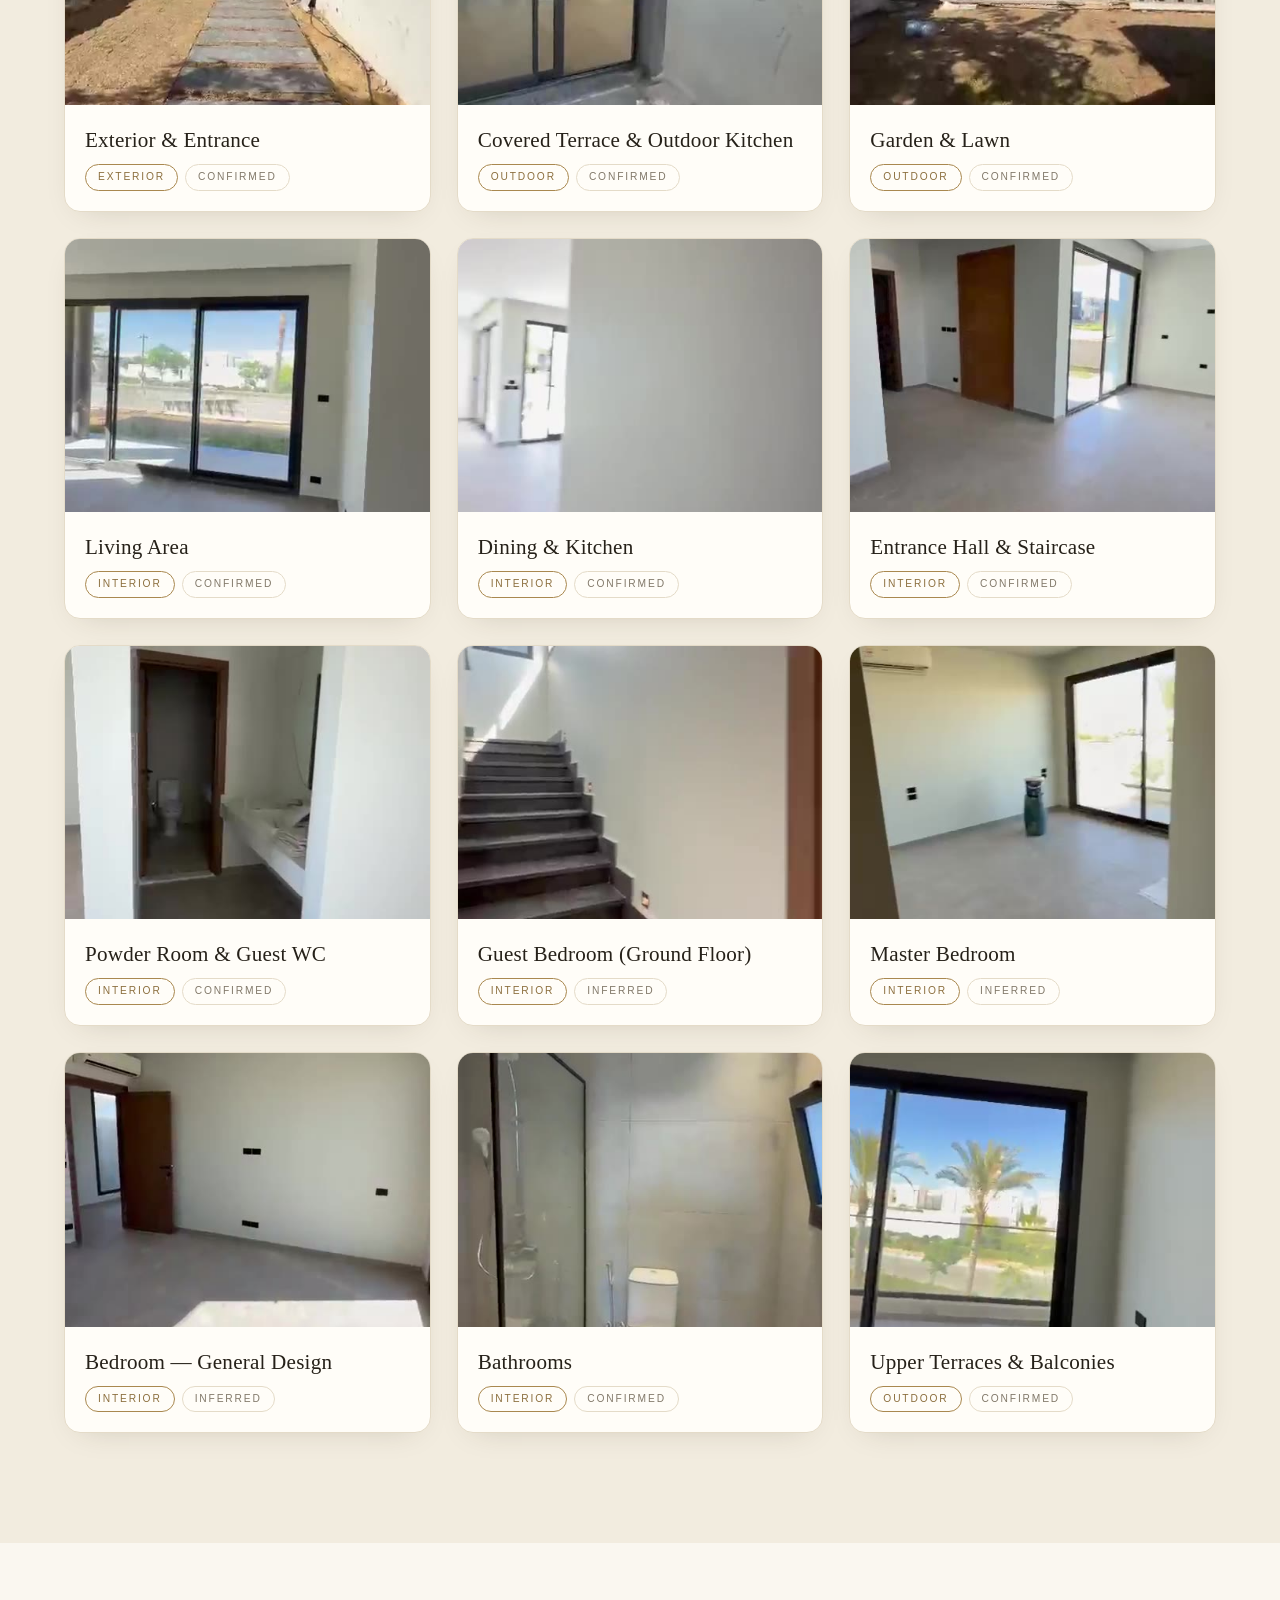
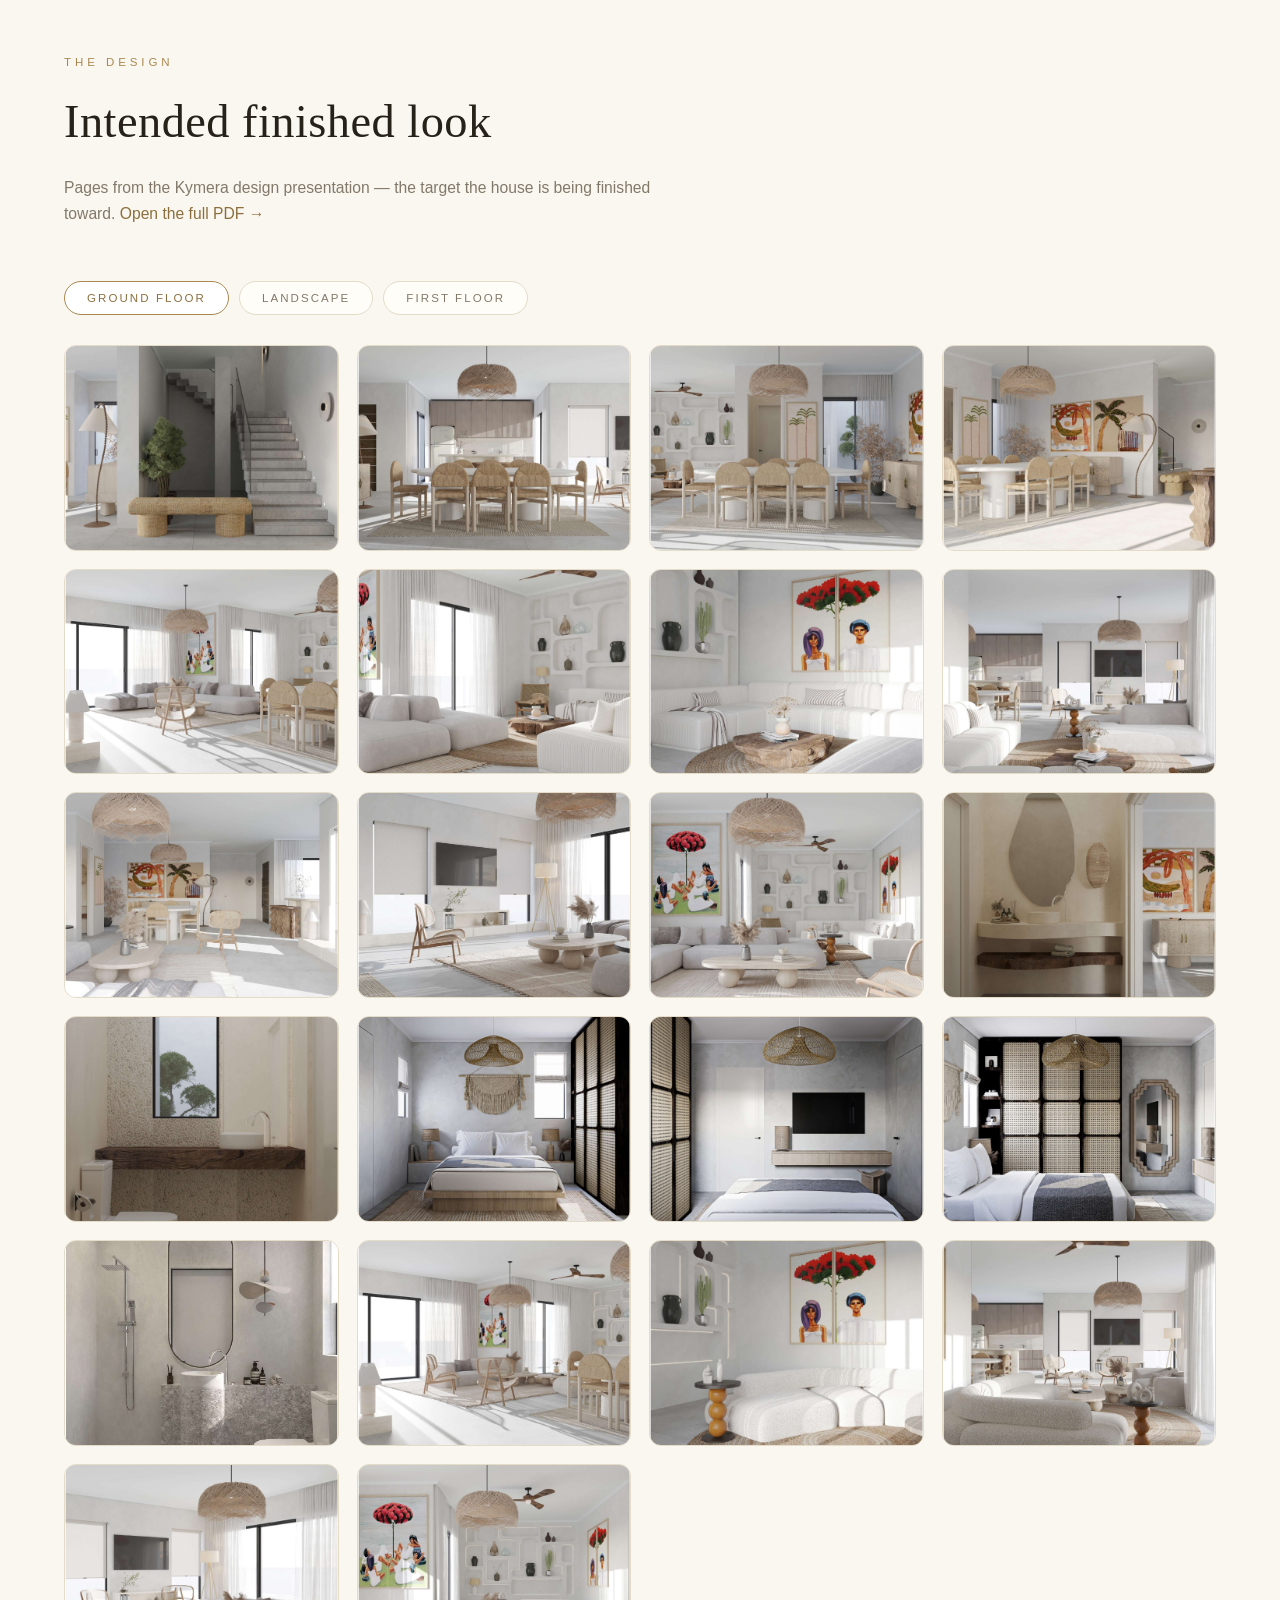
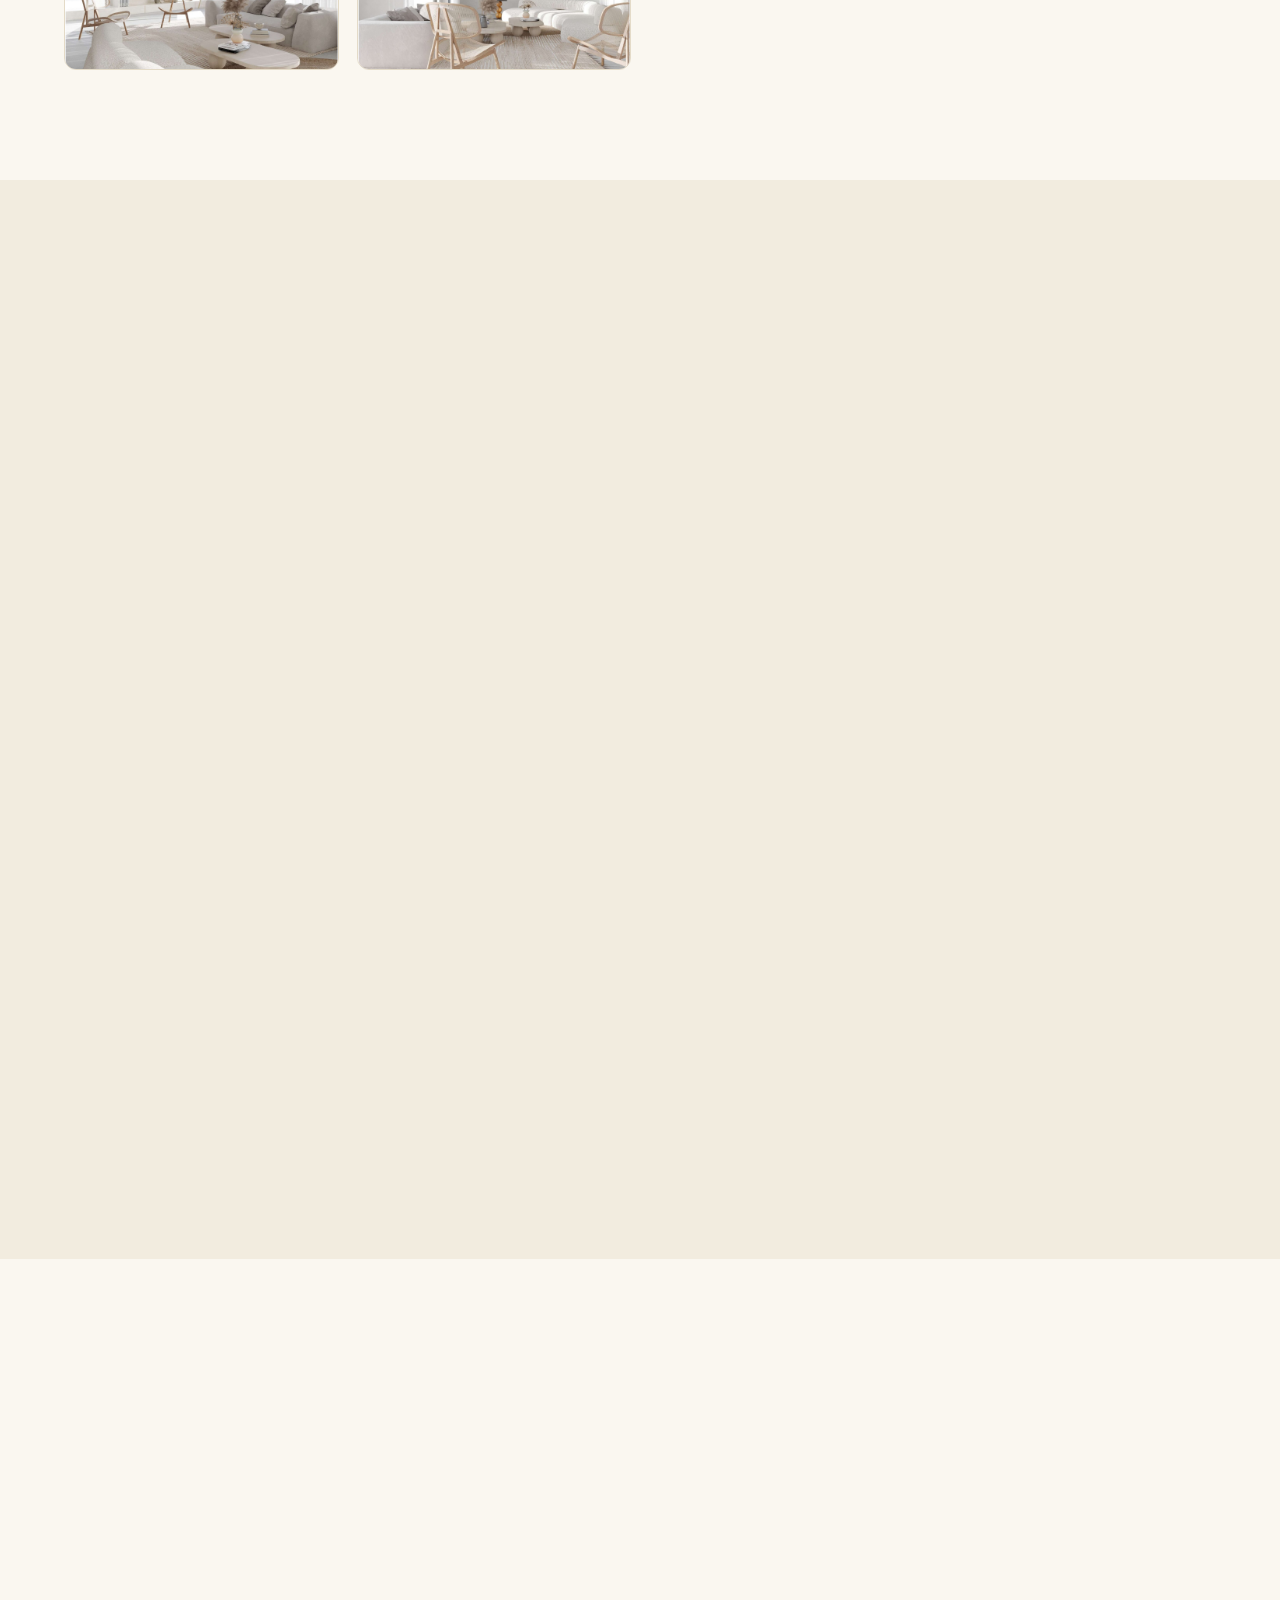
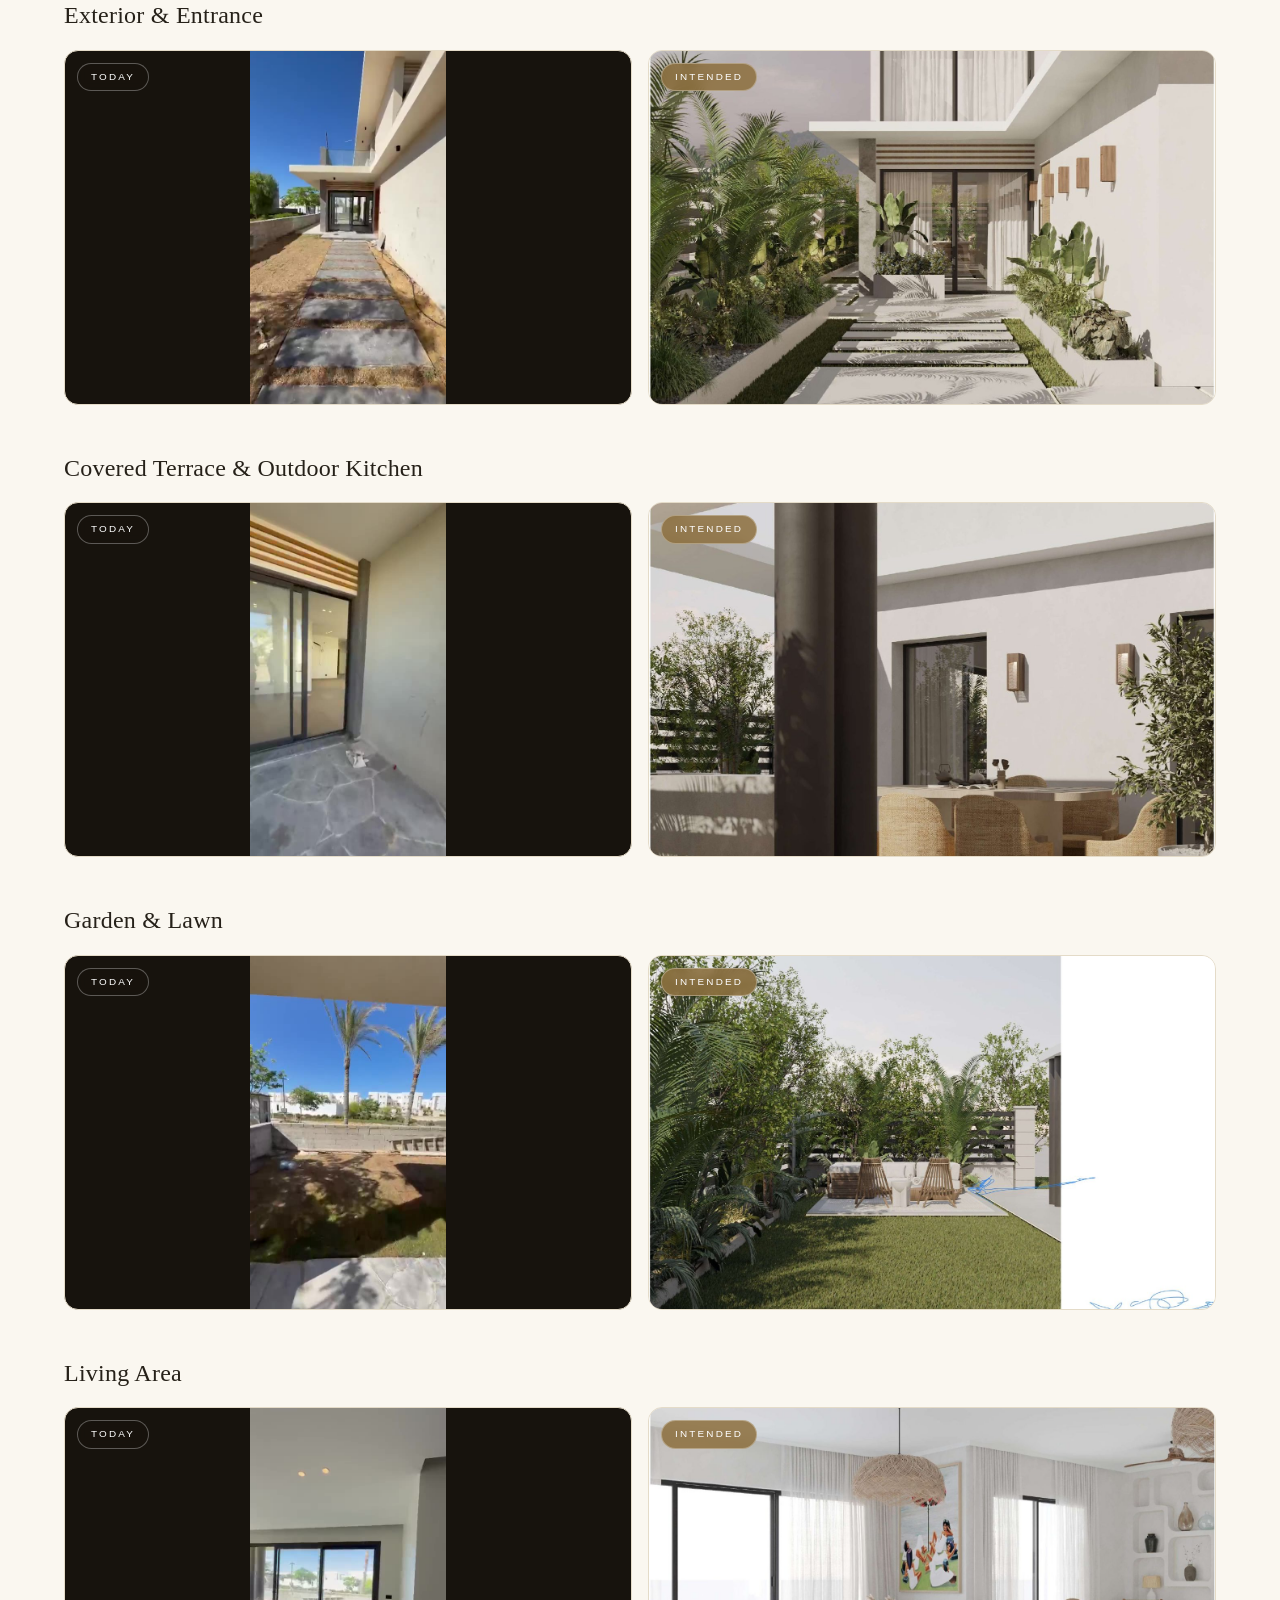
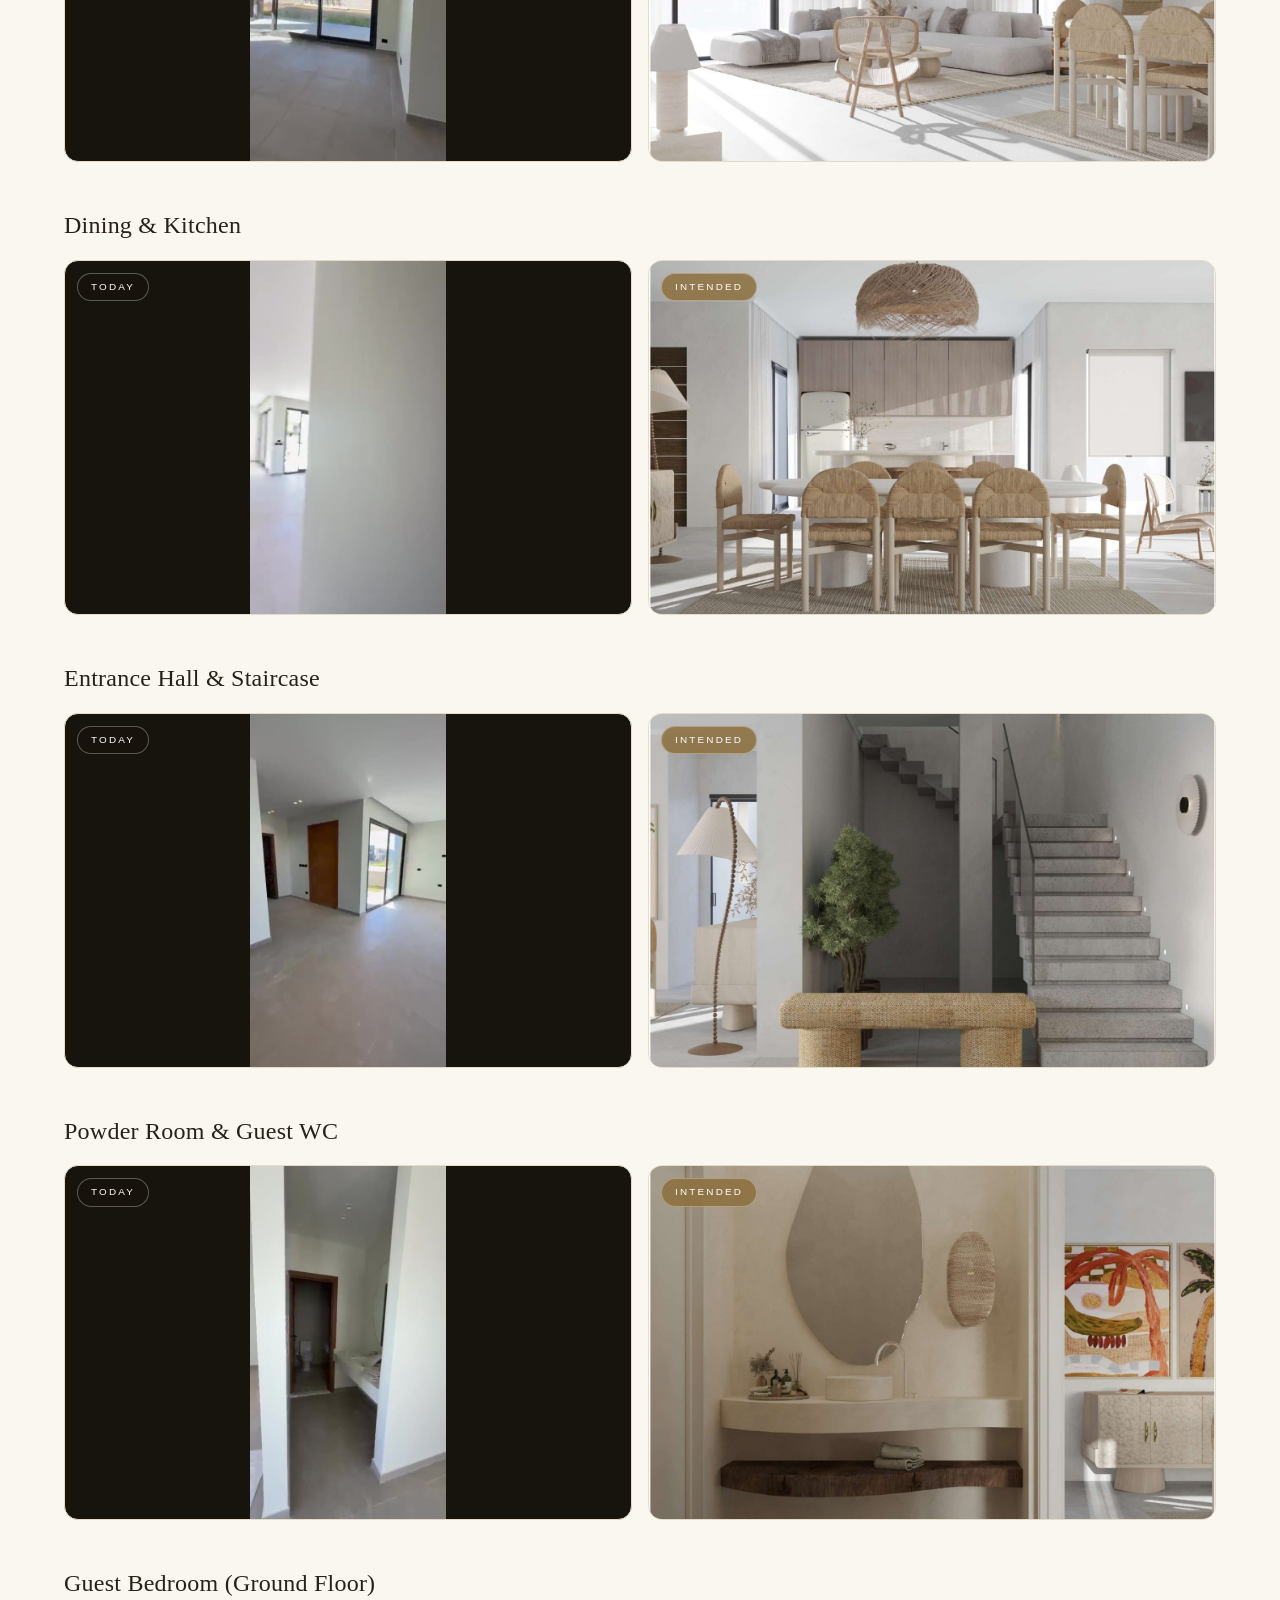
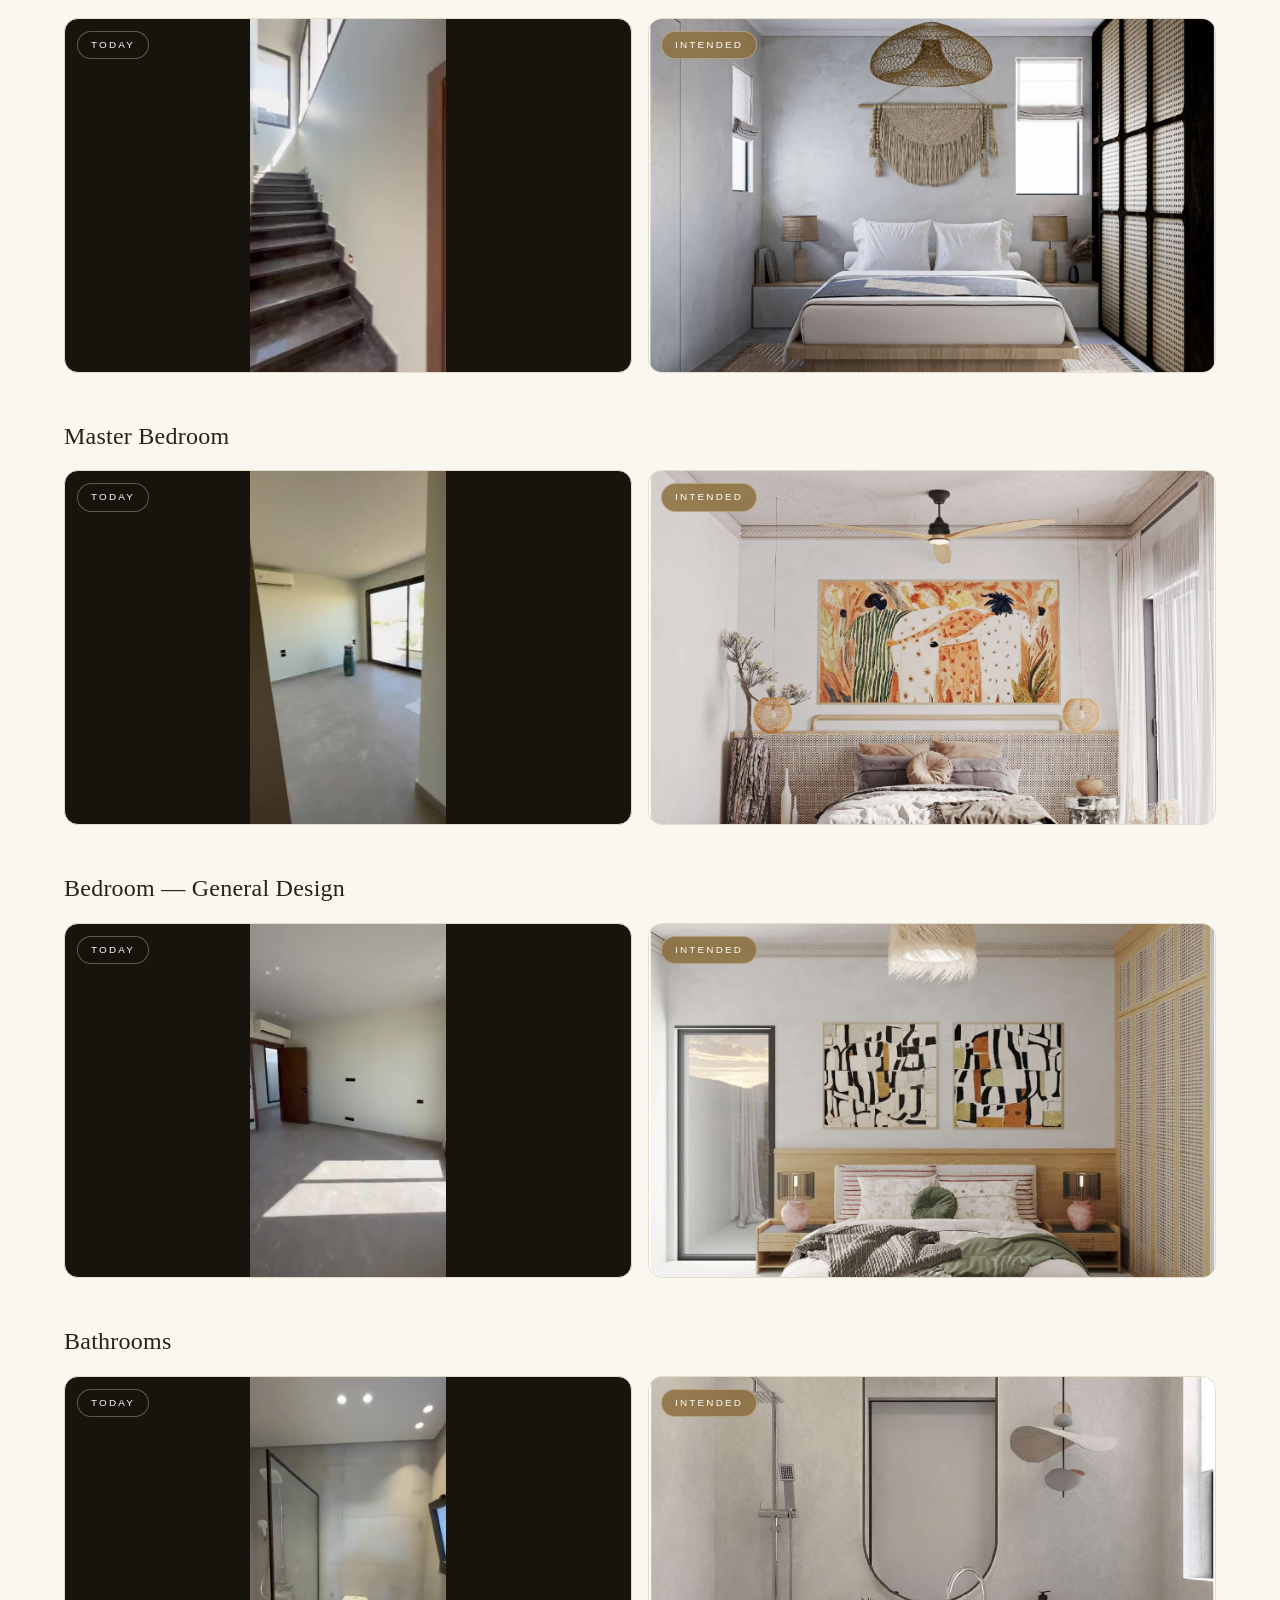
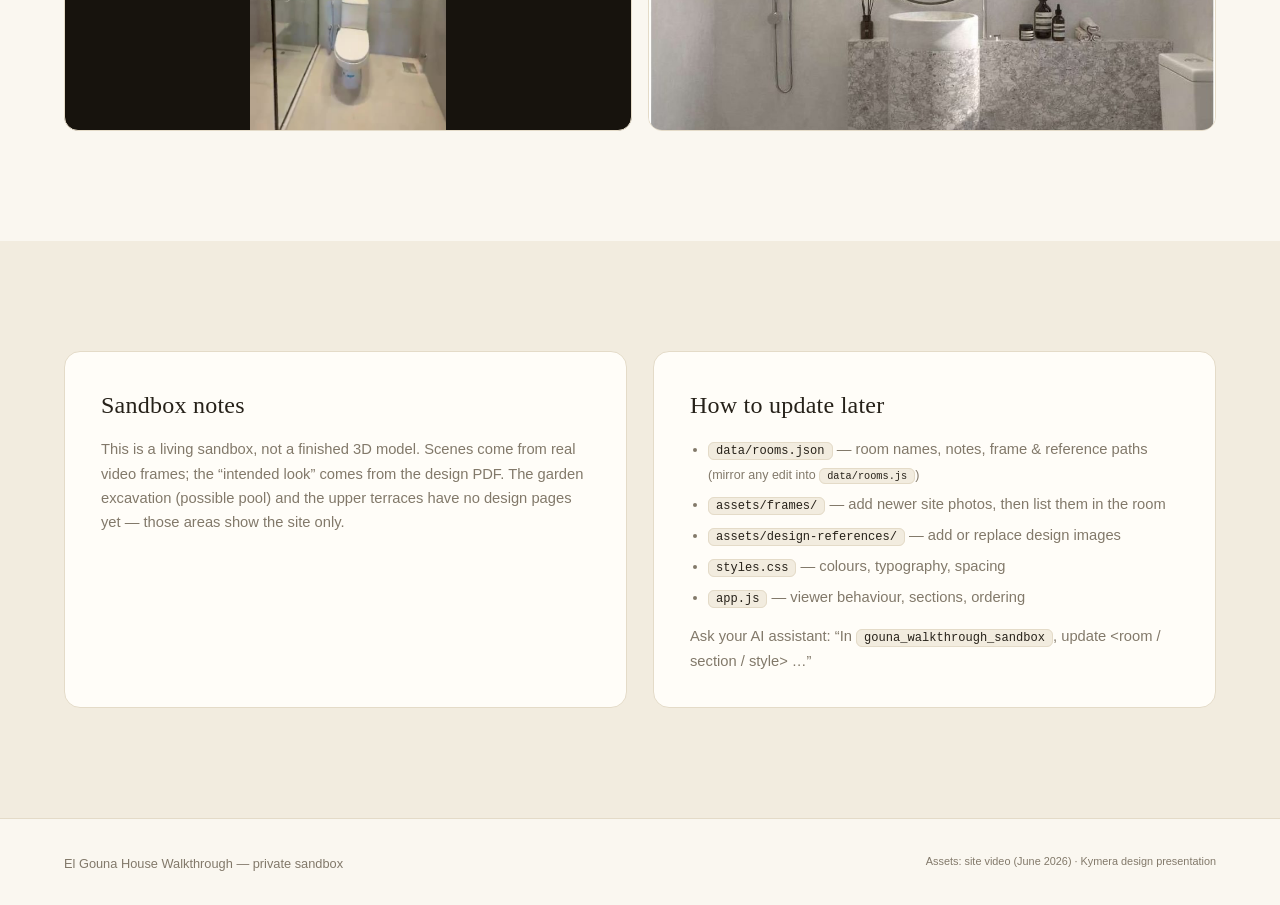
==== commit b9c91aba: "Add interactive 3D indoor walkthrough to the sandbox First-person Three.js walkthrough of an approxi" ====
--- a/gouna_walkthrough_sandbox/index.html
+++ b/gouna_walkthrough_sandbox/index.html
@@ -4,6 +4,7 @@
 <meta charset="UTF-8">
 <meta name="viewport" content="width=device-width, initial-scale=1.0">
 <title>El Gouna House — Walkthrough</title>
+<link rel="icon" href="data:,">
 <link rel="stylesheet" href="styles.css">
 </head>
 <body>
@@ -12,6 +13,7 @@
   <div class="brand">El Gouna House</div>
   <div class="navlinks">
     <a href="#viewer">Walkthrough</a>
+    <a href="#explore3d">3D</a>
     <a href="#rooms">Rooms</a>
     <a href="#gallery">Design</a>
     <a href="#video">Video</a>
@@ -64,6 +66,27 @@
     <div class="thumbstrip reveal" id="thumbStrip"></div>
   </section>
 
+  <!-- 1b · 3D walkthrough -->
+  <section id="explore3d" class="section">
+    <div class="threed-banner reveal">
+      <div class="threed-copy">
+        <p class="kicker">Explore in Space</p>
+        <h2>3D Walkthrough</h2>
+        <p class="lede">Walk through an approximate 3D reconstruction of the villa — both floors,
+        the staircase, terrace and garden. Room markers open the same current-vs-intended
+        details as the rest of the platform. <em>Layout is inferred from the site video,
+        not measured drawings.</em></p>
+        <button class="btn-primary dark" data-enter3d>Enter 3D Walkthrough</button>
+      </div>
+      <div class="threed-visual" data-enter3d title="Enter 3D walkthrough">
+        <div class="threed-glyph">
+          <span></span><span></span><span></span>
+        </div>
+        <p>drag to look · WASD to walk · click to move</p>
+      </div>
+    </div>
+  </section>
+
   <!-- 2 · Room navigation -->
   <section id="rooms" class="section alt">
     <div class="section-head reveal">
@@ -169,7 +192,41 @@
   </div>
 </div>
 
+<!-- 3D walkthrough overlay -->
+<div class="threeoverlay" id="threeOverlay" hidden>
+  <canvas id="threeCanvas"></canvas>
+  <div class="three-topbar">
+    <button class="tb-btn" id="exit3d">&larr; Exit</button>
+    <div class="tb-title">El Gouna House · 3D Walkthrough <span class="tb-approx">approximate layout</span></div>
+    <div class="tb-tools">
+      <button class="tb-btn on" data-floor="0">Ground</button>
+      <button class="tb-btn" data-floor="1">First floor</button>
+      <select id="zoneSelect" class="tb-select">
+        <option value="" disabled selected>Jump to room…</option>
+      </select>
+      <button class="tb-btn" id="help3d">?</button>
+    </div>
+  </div>
+  <div class="three-hud">
+    <span id="hudZone">—</span>
+    <button id="hudDetails" class="tb-btn gold">Room details</button>
+  </div>
+  <div class="three-help" id="threeHelp" hidden>
+    <div class="help-card">
+      <h3>Moving around</h3>
+      <p><strong>Drag</strong> to look &nbsp;·&nbsp; <strong>W A S D</strong> or arrow keys to walk<br>
+      <strong>Click the floor</strong> to walk there &nbsp;·&nbsp; walk onto the <strong>stairs</strong> to change floor<br>
+      <strong>Click a gold ring</strong> for the room's today-vs-intended details &nbsp;·&nbsp; <strong>Esc</strong> to exit</p>
+      <p class="mut">The layout is an honest approximation reconstructed from the site video — not measured drawings.</p>
+      <span class="help-dismiss">click anywhere to start</span>
+    </div>
+  </div>
+</div>
+
 <script src="data/rooms.js"></script>
 <script src="app.js"></script>
+<script src="js/three.min.js"></script>
+<script src="data/layout3d.js"></script>
+<script src="js/walkthrough3d.js"></script>
 </body>
 </html>
--- a/gouna_walkthrough_sandbox/styles.css
+++ b/gouna_walkthrough_sandbox/styles.css
@@ -324,6 +324,95 @@
 .sheet-row figure img { height: 100%; width: auto; }
 .sheet-row .empty { color: var(--muted); font-size: .85rem; padding: 12px 0; }
 
+/* ---------- 3D walkthrough section ---------- */
+.threed-banner {
+  display: grid; grid-template-columns: 1.2fr 1fr; gap: 0;
+  background: linear-gradient(115deg, #262119, #3a3123 70%, #4a3d28);
+  border-radius: 20px; overflow: hidden; color: #f4efe4;
+  box-shadow: var(--shadow);
+}
+@media (max-width: 860px) { .threed-banner { grid-template-columns: 1fr; } }
+.threed-copy { padding: 58px 54px; }
+.threed-copy .kicker { color: #cfa96a; }
+.threed-copy h2 { font-size: clamp(2rem, 3.6vw, 2.7rem); margin-bottom: 14px; }
+.threed-copy .lede { color: rgba(244,239,228,.72); margin-bottom: 30px; }
+.btn-primary.dark {
+  border-color: #cfa96a; color: #f4efe4; background: rgba(207,169,106,.12); cursor: pointer;
+  font-family: var(--sans);
+}
+.btn-primary.dark:hover { background: #cfa96a; color: #262119; }
+.threed-visual {
+  position: relative; display: flex; flex-direction: column; align-items: center; justify-content: center;
+  gap: 22px; cursor: pointer; min-height: 300px;
+  background:
+    radial-gradient(90% 90% at 70% 20%, rgba(207,169,106,.18), transparent 60%),
+    repeating-linear-gradient(0deg, transparent, transparent 46px, rgba(244,239,228,.06) 47px),
+    repeating-linear-gradient(90deg, transparent, transparent 46px, rgba(244,239,228,.06) 47px);
+}
+.threed-visual p { font-size: .72rem; letter-spacing: .22em; text-transform: uppercase; color: rgba(244,239,228,.55); }
+.threed-glyph { position: relative; width: 130px; height: 130px; transform: rotateX(58deg) rotateZ(45deg); transform-style: preserve-3d; }
+.threed-glyph span {
+  position: absolute; inset: 0; border: 1.5px solid #cfa96a; border-radius: 8px;
+  animation: glyphFloat 4s ease-in-out infinite;
+}
+.threed-glyph span:nth-child(2) { transform: translateZ(24px); opacity: .65; animation-delay: .4s; }
+.threed-glyph span:nth-child(3) { transform: translateZ(48px); opacity: .35; animation-delay: .8s; }
+@keyframes glyphFloat { 0%,100% { margin-top: 0; } 50% { margin-top: -8px; } }
+
+/* ---------- 3D overlay ---------- */
+.threeoverlay { position: fixed; inset: 0; z-index: 90; background: #17130d; }
+.threeoverlay canvas { width: 100%; height: 100%; display: block; touch-action: none; cursor: grab; }
+.threeoverlay canvas:active { cursor: grabbing; }
+.three-topbar {
+  position: absolute; inset: 0 0 auto 0; display: flex; align-items: center; gap: 14px;
+  padding: 14px 20px;
+  background: linear-gradient(rgba(18,14,8,.72), transparent);
+}
+.tb-title { flex: 1; text-align: center; color: #f4efe4; font-family: var(--serif); font-size: 1.05rem; letter-spacing: .04em; }
+.tb-approx {
+  font-family: var(--sans); font-size: .6rem; letter-spacing: .2em; text-transform: uppercase;
+  color: #cfa96a; border: 1px solid rgba(207,169,106,.5); border-radius: 100px; padding: 3px 10px; margin-left: 10px;
+  vertical-align: middle;
+}
+.tb-tools { display: flex; gap: 8px; align-items: center; }
+.tb-btn {
+  padding: 9px 16px; cursor: pointer; border-radius: 100px;
+  font-size: .68rem; letter-spacing: .16em; text-transform: uppercase;
+  color: #f4efe4; background: rgba(38,33,25,.55); border: 1px solid rgba(244,239,228,.3);
+  backdrop-filter: blur(6px); transition: all .25s;
+}
+.tb-btn:hover, .tb-btn.on { border-color: #cfa96a; color: #cfa96a; }
+.tb-btn.gold { border-color: #cfa96a; color: #f4efe4; background: rgba(169,136,79,.5); }
+.tb-btn.gold:hover { background: #a9884f; color: #fff; }
+.tb-select {
+  padding: 9px 14px; border-radius: 100px; font-size: .72rem;
+  color: #f4efe4; background: rgba(38,33,25,.55); border: 1px solid rgba(244,239,228,.3);
+  backdrop-filter: blur(6px); max-width: 190px;
+}
+.tb-select option { color: #262119; background: #faf7f0; }
+.three-hud {
+  position: absolute; left: 20px; bottom: 20px; display: flex; align-items: center; gap: 12px;
+  color: #f4efe4; background: rgba(23,19,13,.6); border: 1px solid rgba(244,239,228,.22);
+  border-radius: 100px; padding: 10px 12px 10px 22px; backdrop-filter: blur(8px);
+}
+#hudZone { font-family: var(--serif); font-size: 1.1rem; letter-spacing: .03em; }
+.three-help { position: absolute; inset: 0; display: flex; align-items: center; justify-content: center; background: rgba(18,14,8,.55); cursor: pointer; }
+.help-card {
+  background: rgba(250,247,240,.97); color: var(--ink); border-radius: 18px;
+  padding: 40px 48px; max-width: 520px; text-align: center; box-shadow: var(--shadow);
+}
+.help-card h3 { font-size: 1.6rem; margin-bottom: 12px; }
+.help-card p { font-size: .92rem; color: #5d564a; line-height: 2; }
+.help-card .mut { margin-top: 12px; font-size: .8rem; }
+.help-dismiss {
+  display: inline-block; margin-top: 20px; font-size: .66rem; letter-spacing: .26em;
+  text-transform: uppercase; color: var(--bronze-deep);
+}
+@media (max-width: 860px) {
+  .tb-title { display: none; }
+  .three-topbar { flex-wrap: wrap; }
+}
+
 /* ---------- reveal on scroll ---------- */
 .reveal { opacity: 0; transform: translateY(26px); transition: opacity .8s ease, transform .8s ease; }
 .reveal.in { opacity: 1; transform: none; }
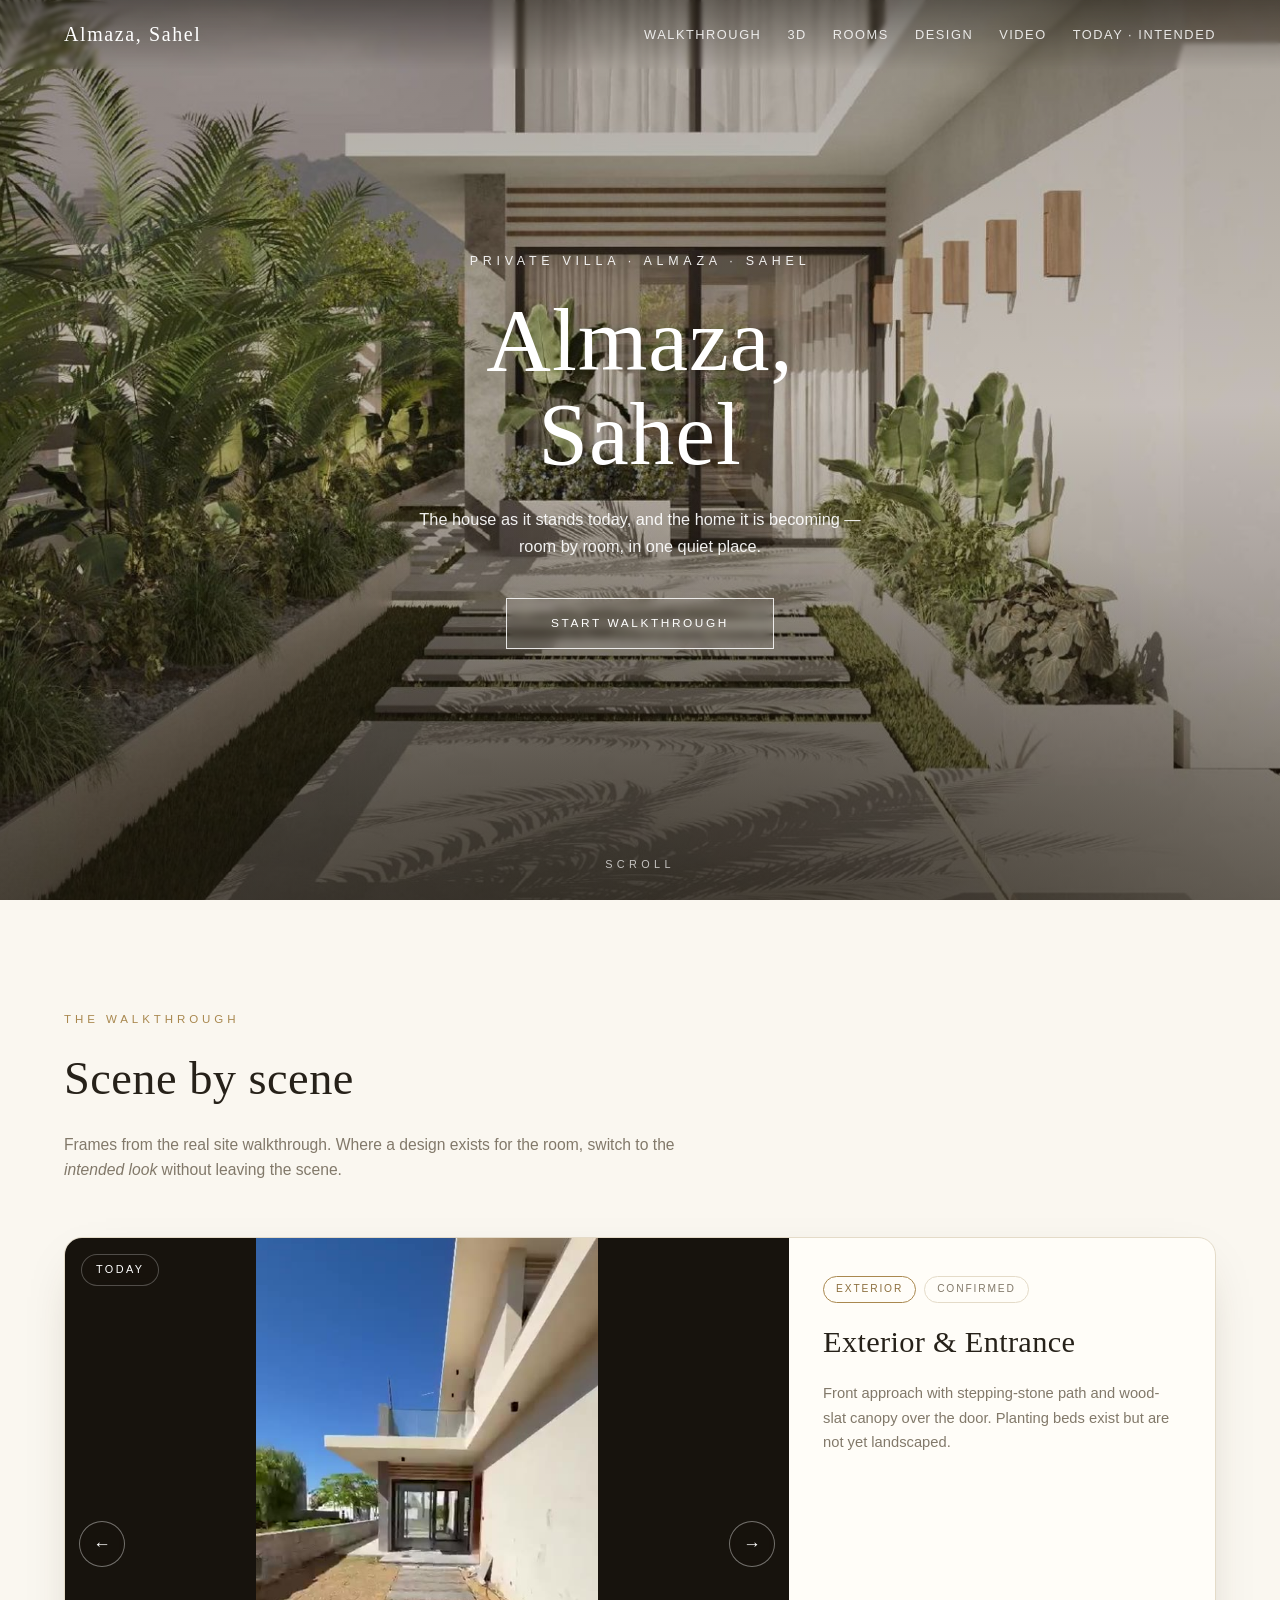
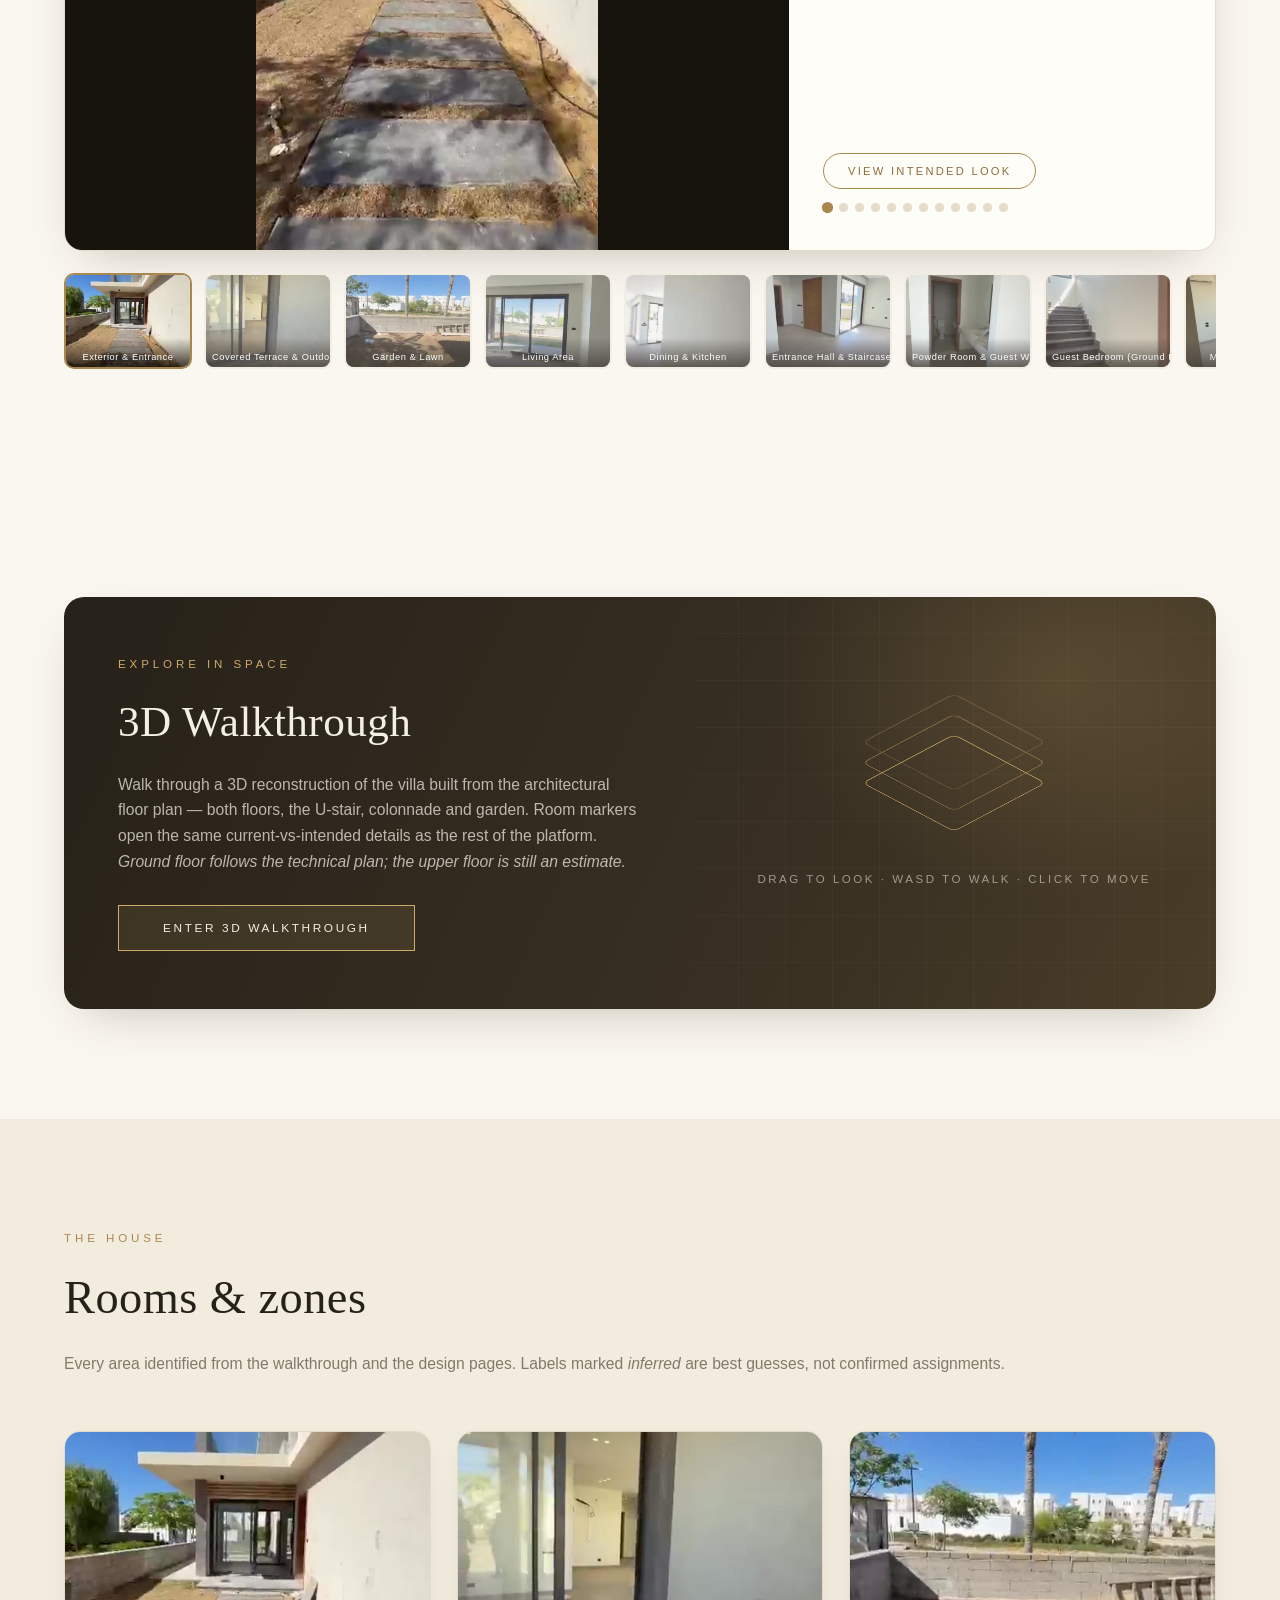
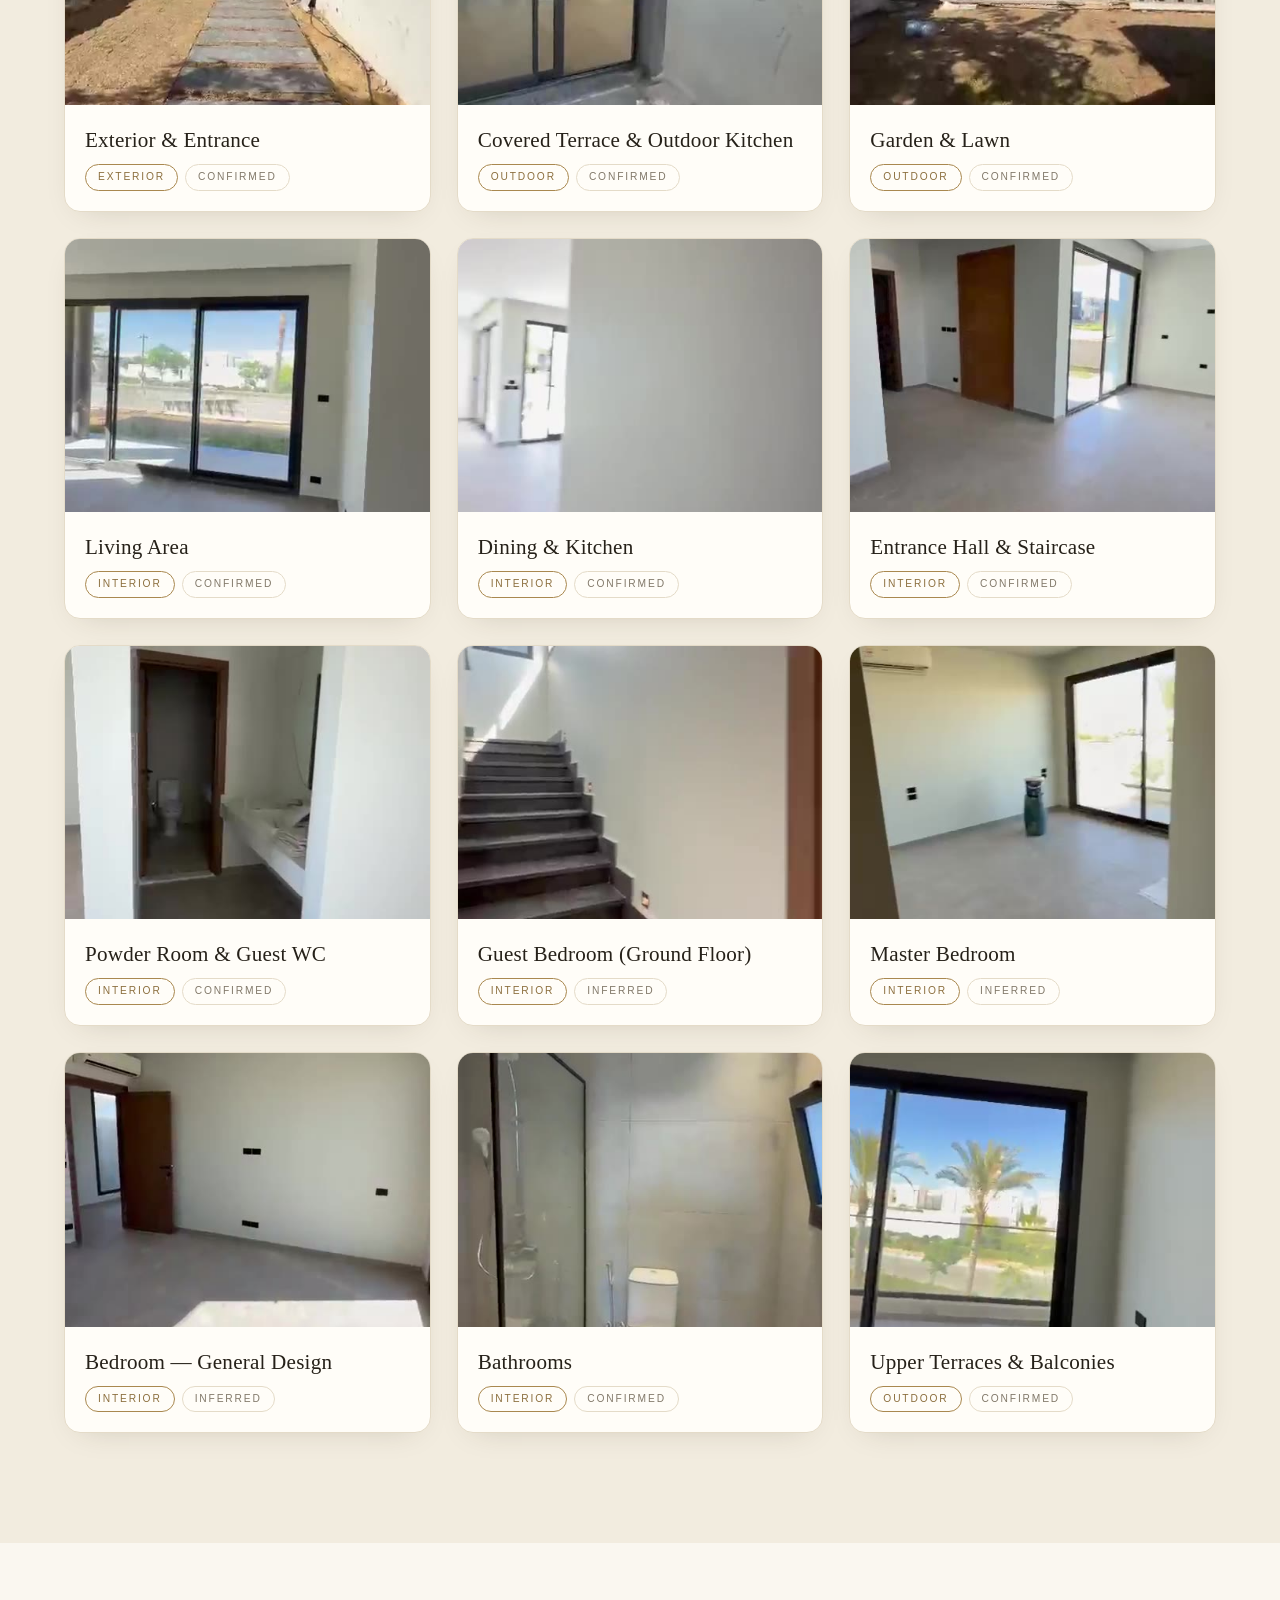
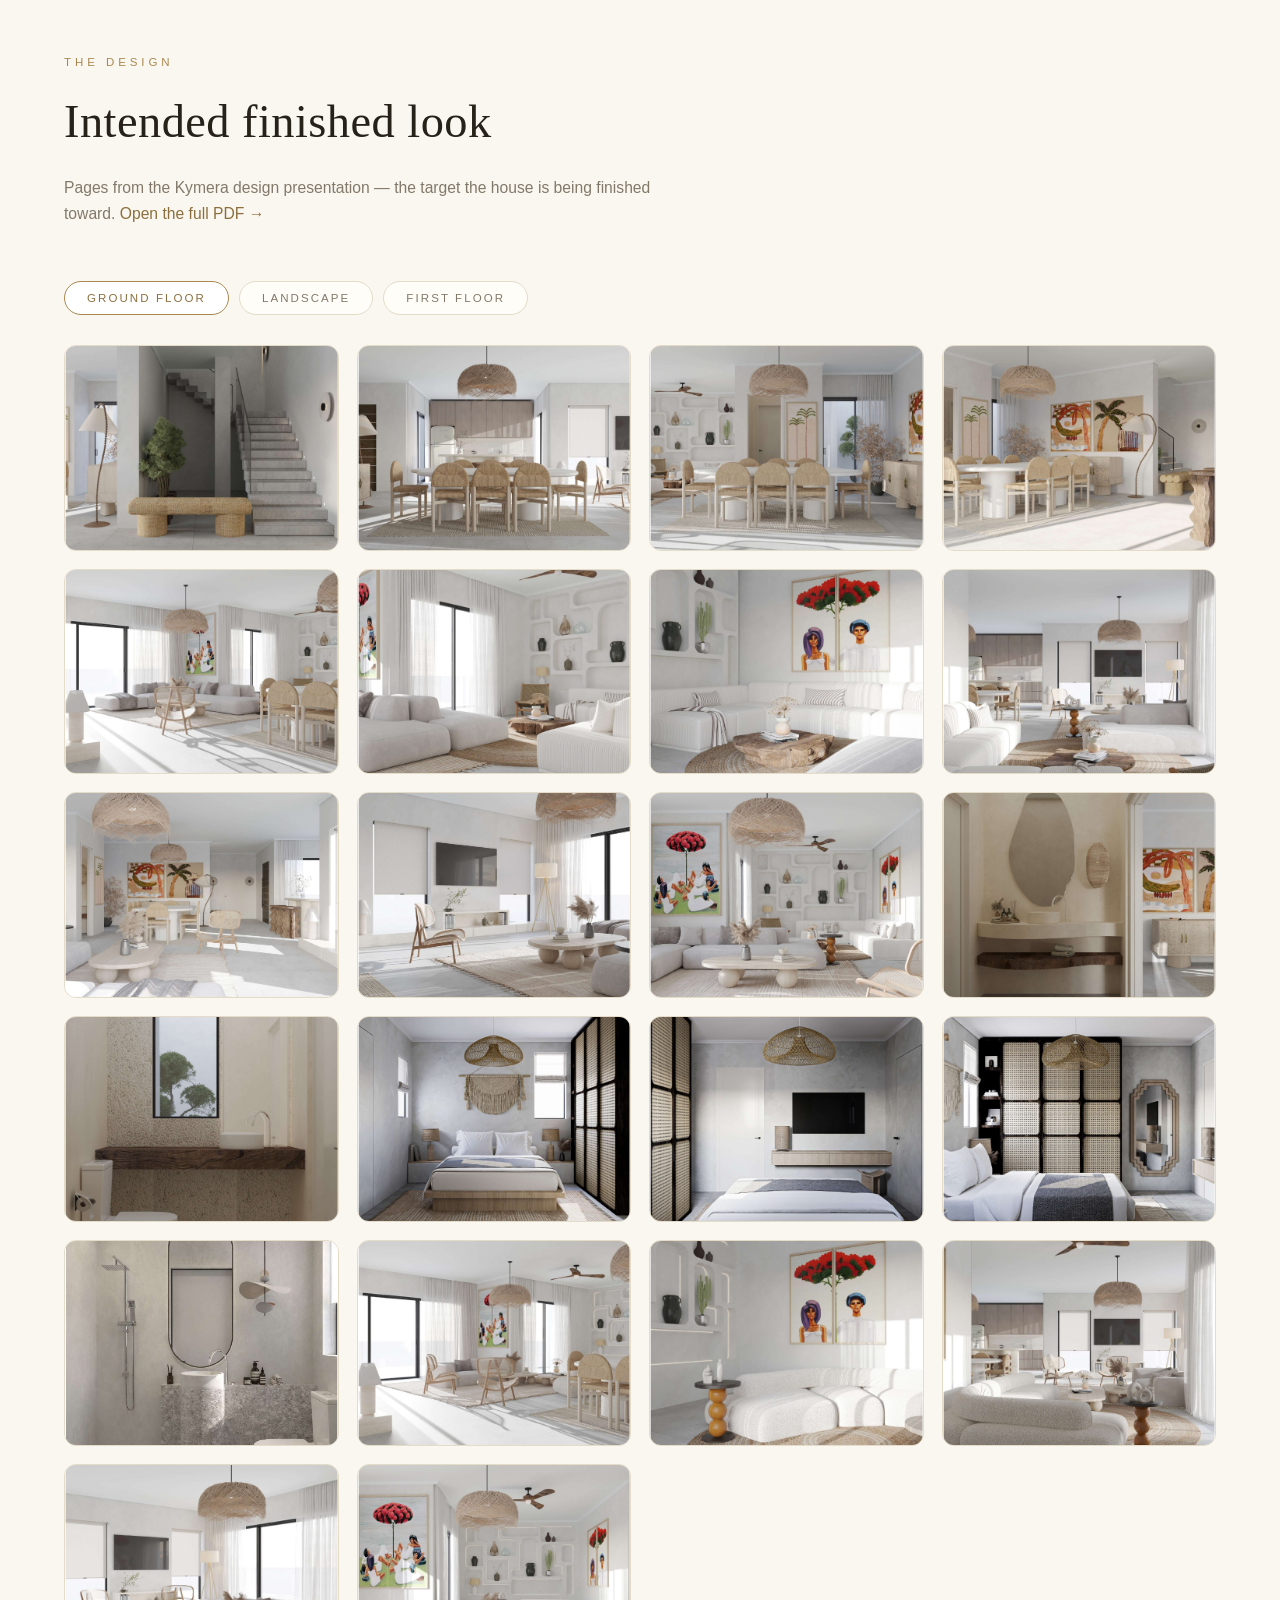
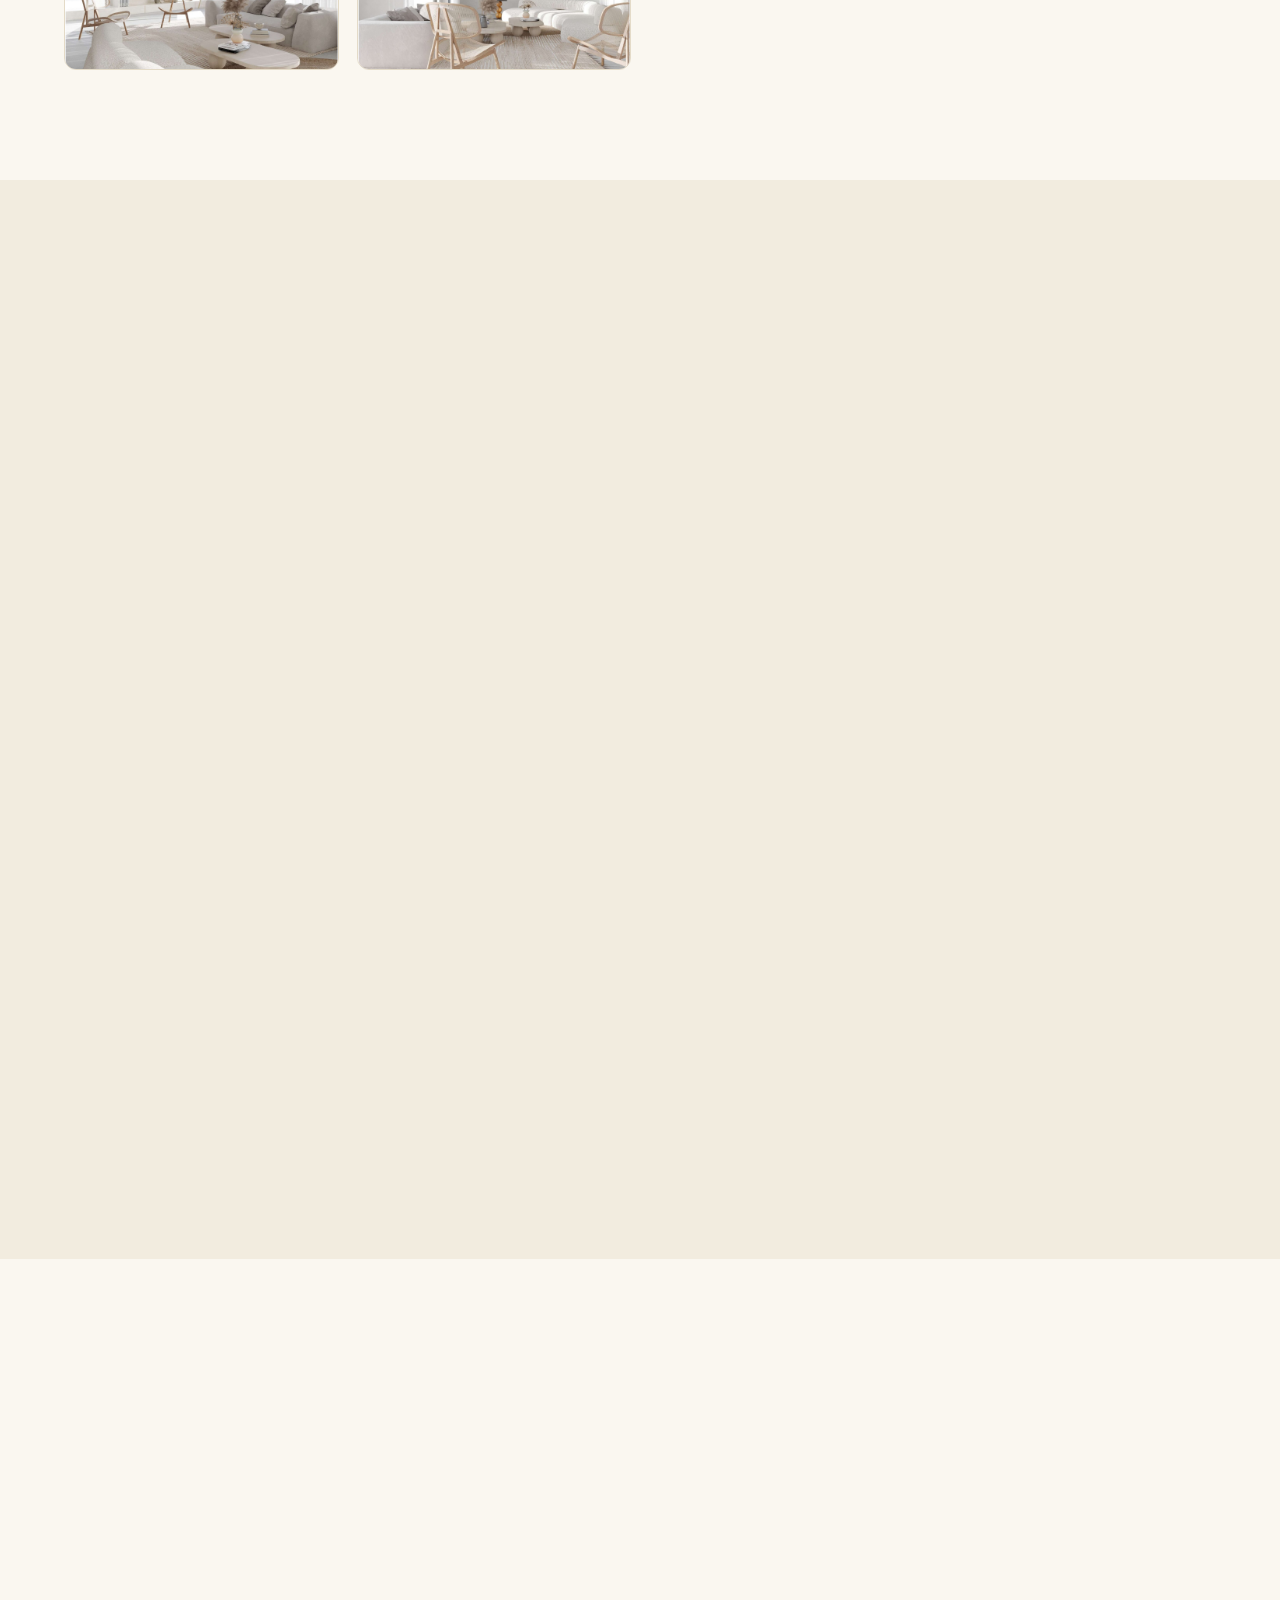
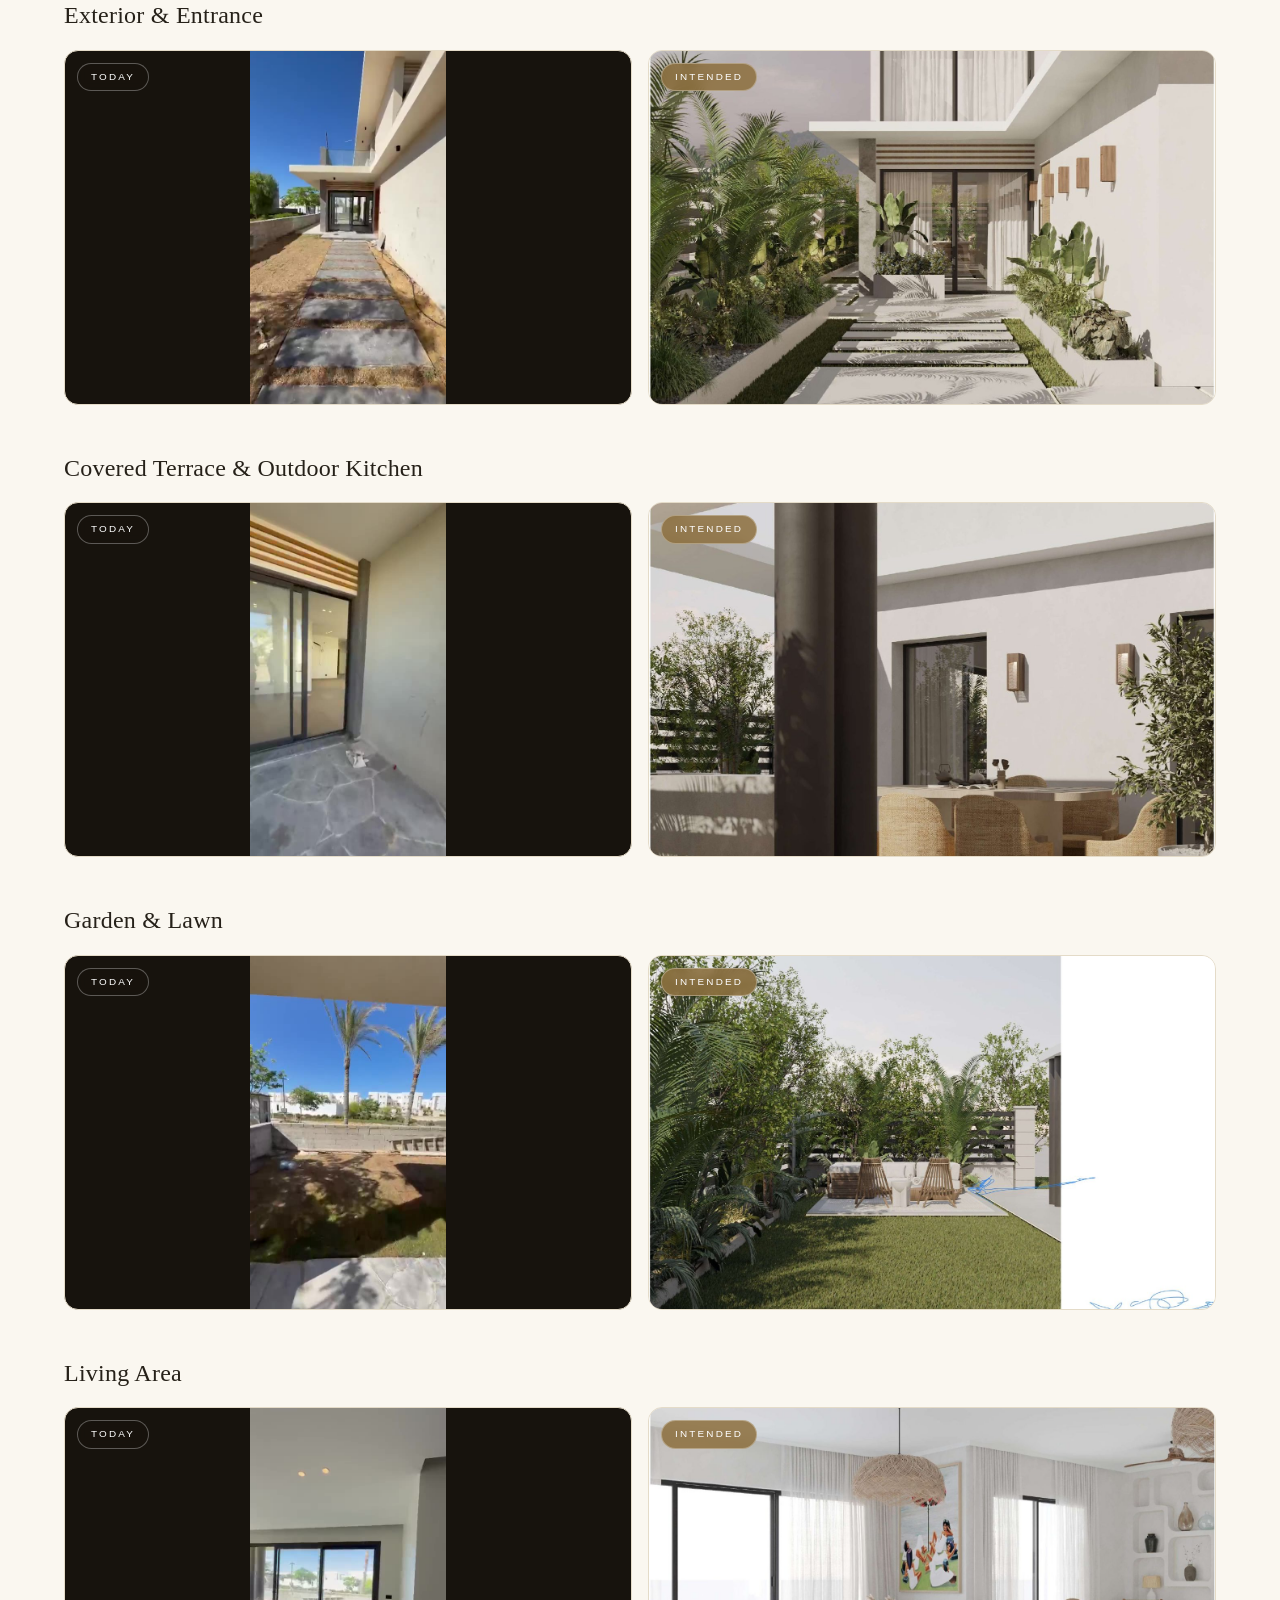
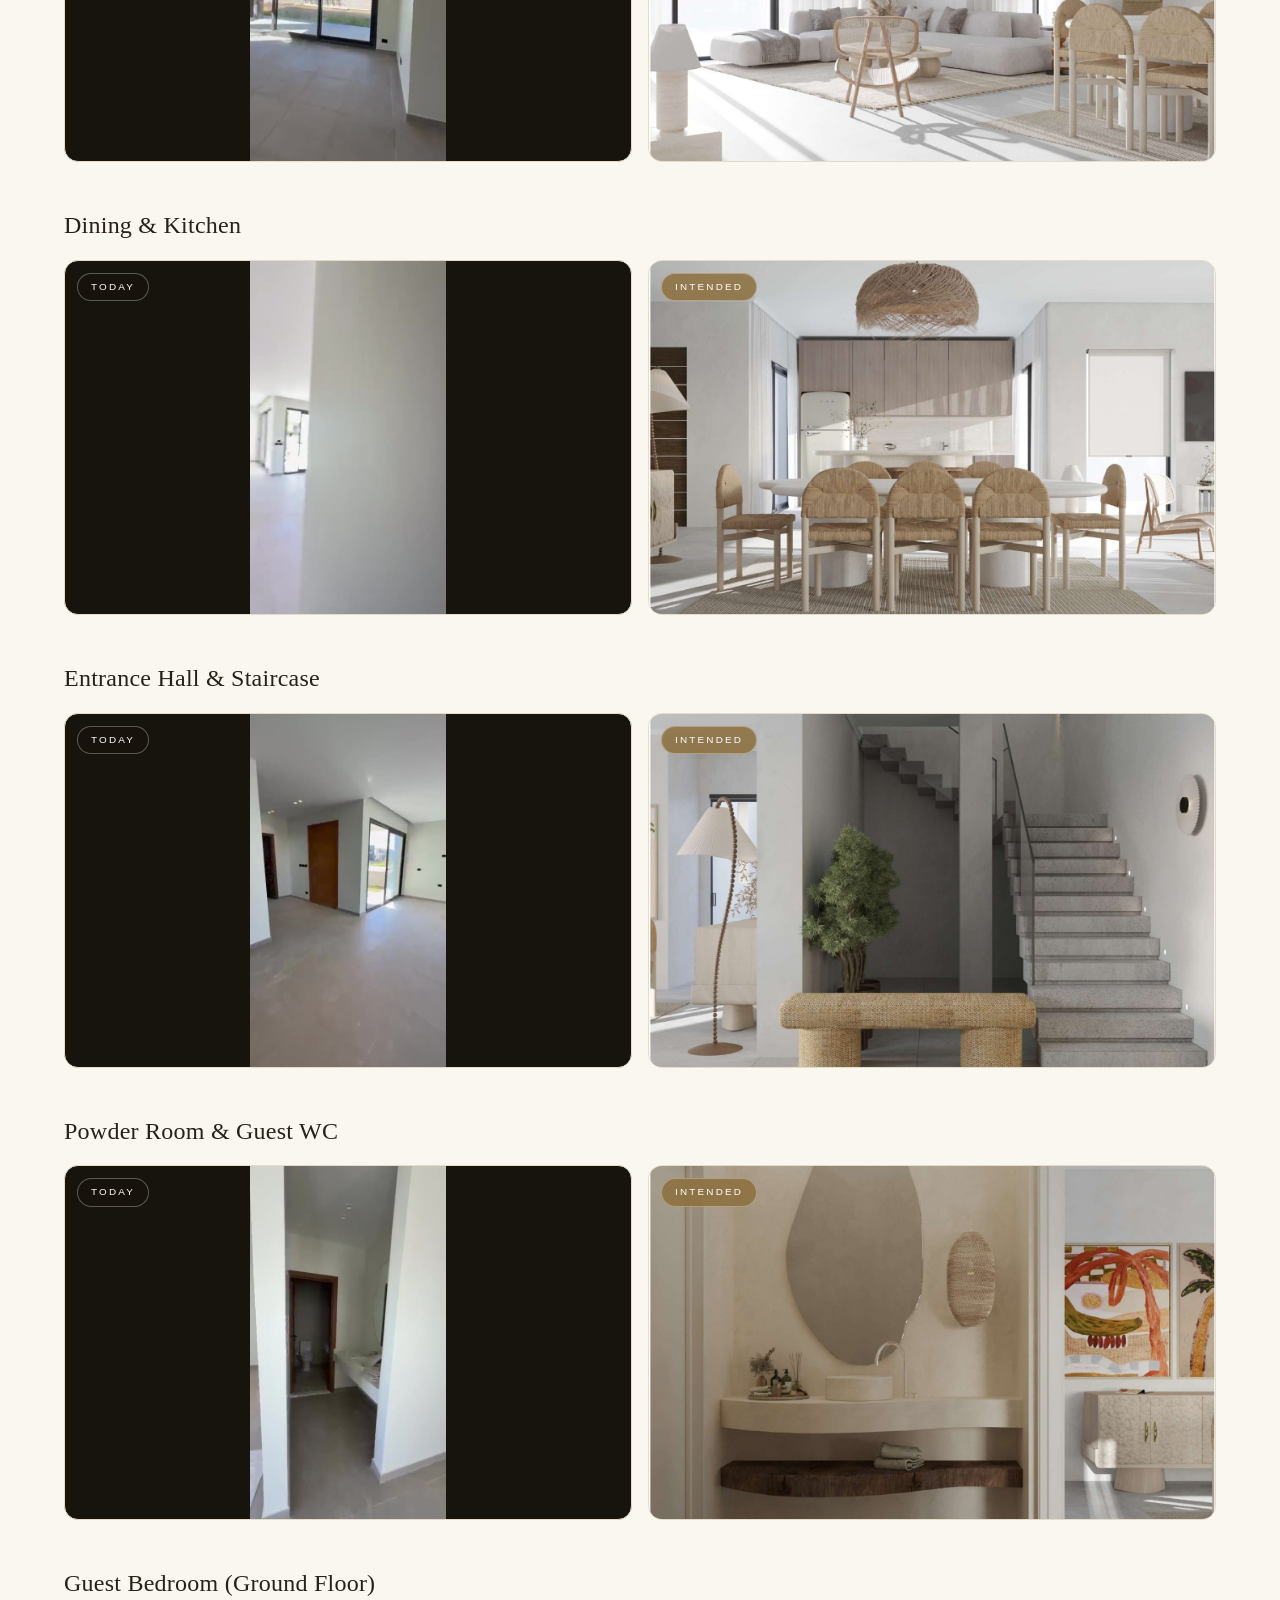
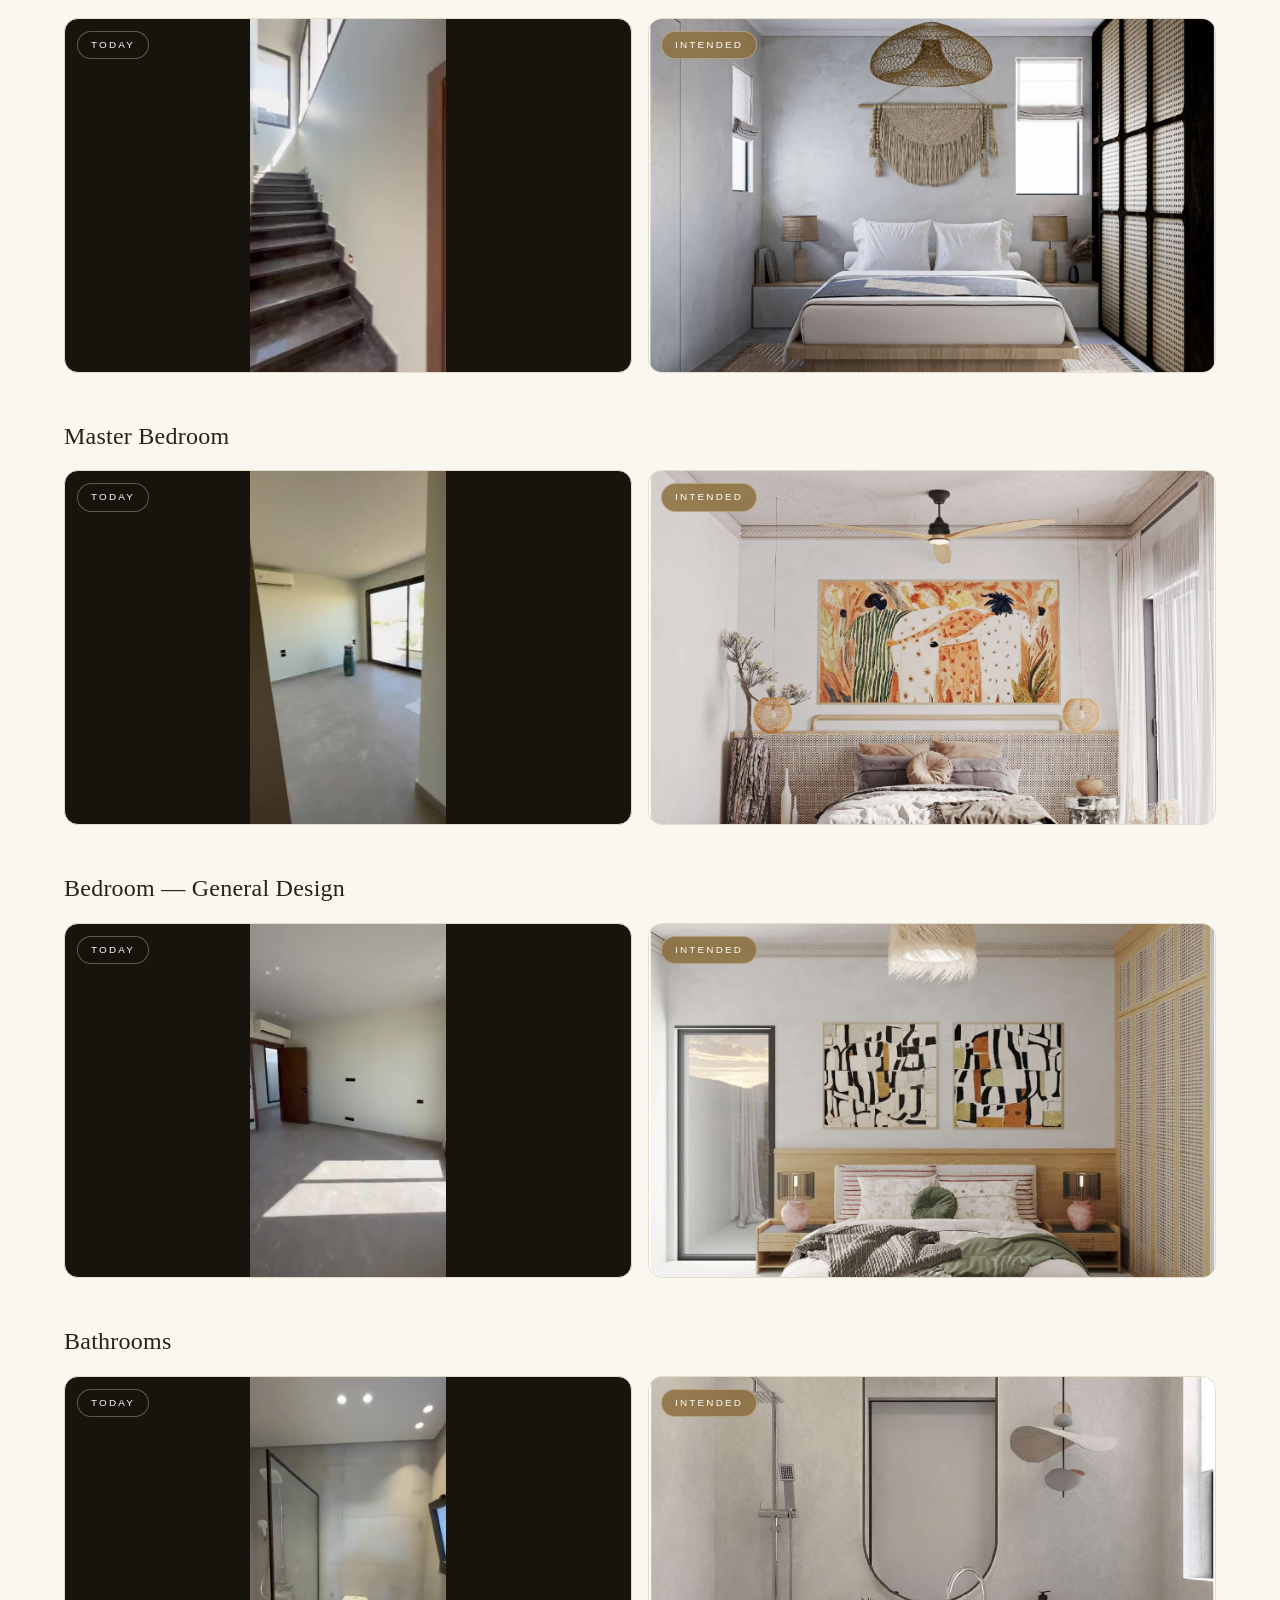
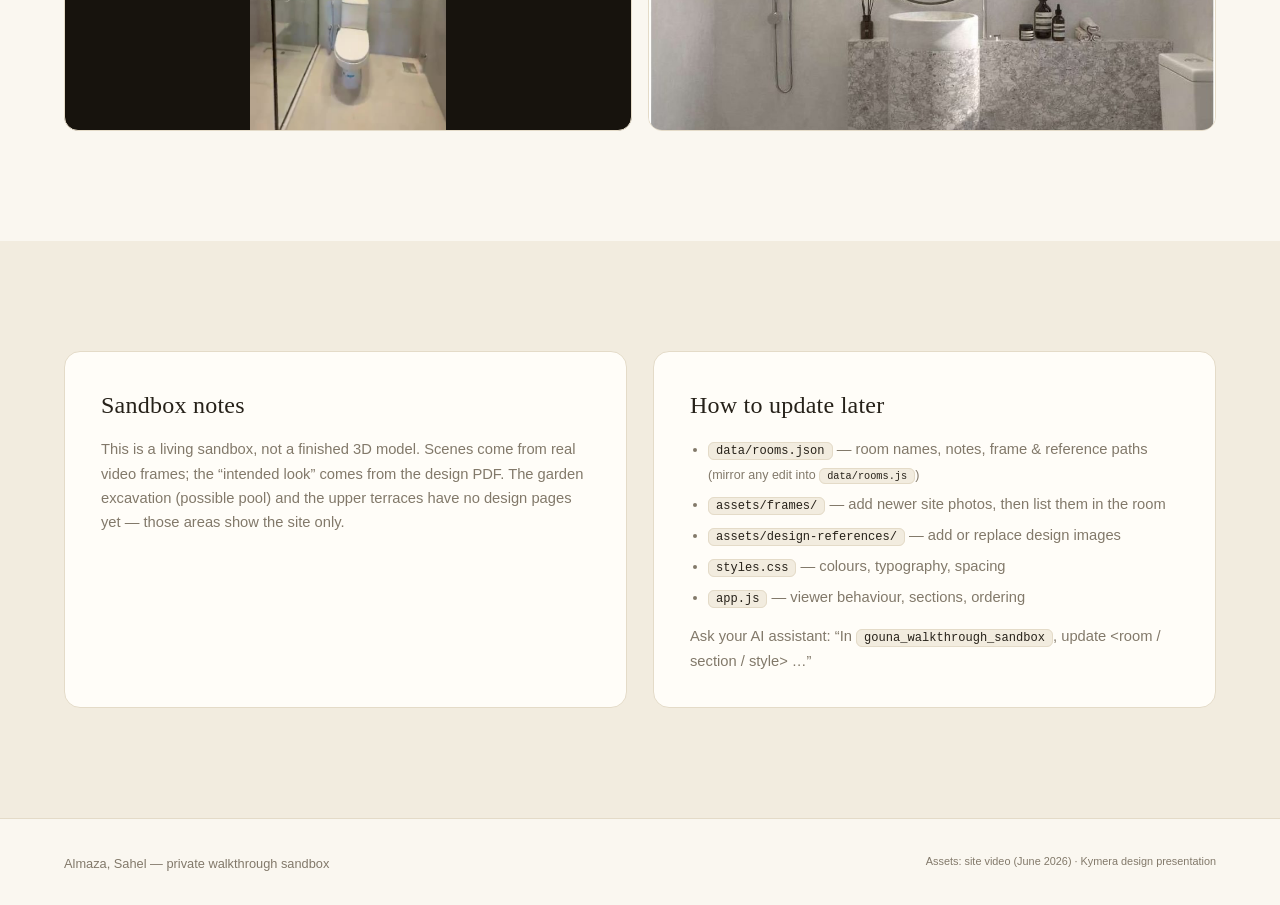
==== commit e272bf64: "Rebuild 3D shell from architectural floor plan; realism pass; rename to Almaza, Sahel Accuracy: grou" ====
--- a/gouna_walkthrough_sandbox/index.html
+++ b/gouna_walkthrough_sandbox/index.html
@@ -3,14 +3,14 @@
 <head>
 <meta charset="UTF-8">
 <meta name="viewport" content="width=device-width, initial-scale=1.0">
-<title>El Gouna House — Walkthrough</title>
+<title>Almaza, Sahel — Walkthrough</title>
 <link rel="icon" href="data:,">
 <link rel="stylesheet" href="styles.css">
 </head>
 <body>
 
 <nav class="topnav">
-  <div class="brand">El Gouna House</div>
+  <div class="brand">Almaza, Sahel</div>
   <div class="navlinks">
     <a href="#viewer">Walkthrough</a>
     <a href="#explore3d">3D</a>
@@ -25,8 +25,8 @@
   <div class="hero-bg" style="background-image:url('assets/design-references/ref-31.jpg')"></div>
   <div class="hero-veil"></div>
   <div class="hero-content reveal">
-    <p class="hero-kicker">Villa 14A · El Gouna · Red Sea</p>
-    <h1>El Gouna House<br>Walkthrough</h1>
+    <p class="hero-kicker">Private Villa · Almaza · Sahel</p>
+    <h1>Almaza,<br>Sahel</h1>
     <p class="hero-sub">The house as it stands today, and the home it is becoming —<br>room by room, in one quiet place.</p>
     <a class="btn-primary" href="#viewer">Start Walkthrough</a>
   </div>
@@ -72,10 +72,8 @@
       <div class="threed-copy">
         <p class="kicker">Explore in Space</p>
         <h2>3D Walkthrough</h2>
-        <p class="lede">Walk through an approximate 3D reconstruction of the villa — both floors,
-        the staircase, terrace and garden. Room markers open the same current-vs-intended
-        details as the rest of the platform. <em>Layout is inferred from the site video,
-        not measured drawings.</em></p>
+        <p class="lede">Walk through a 3D reconstruction of the villa built from the architectural floor plan — both floors, the U-stair, colonnade and garden. Room markers open the same current-vs-intended
+        details as the rest of the platform. <em>Ground floor follows the technical plan; the upper floor is still an estimate.</em></p>
         <button class="btn-primary dark" data-enter3d>Enter 3D Walkthrough</button>
       </div>
       <div class="threed-visual" data-enter3d title="Enter 3D walkthrough">
@@ -165,7 +163,7 @@
 </main>
 
 <footer class="foot">
-  <span>El Gouna House Walkthrough — private sandbox</span>
+  <span>Almaza, Sahel — private walkthrough sandbox</span>
   <span class="mut">Assets: site video (June 2026) · Kymera design presentation</span>
 </footer>
 
@@ -197,7 +195,7 @@
   <canvas id="threeCanvas"></canvas>
   <div class="three-topbar">
     <button class="tb-btn" id="exit3d">&larr; Exit</button>
-    <div class="tb-title">El Gouna House · 3D Walkthrough <span class="tb-approx">approximate layout</span></div>
+    <div class="tb-title">Almaza, Sahel · 3D Walkthrough <span class="tb-approx">approximate layout</span></div>
     <div class="tb-tools">
       <button class="tb-btn on" data-floor="0">Ground</button>
       <button class="tb-btn" data-floor="1">First floor</button>
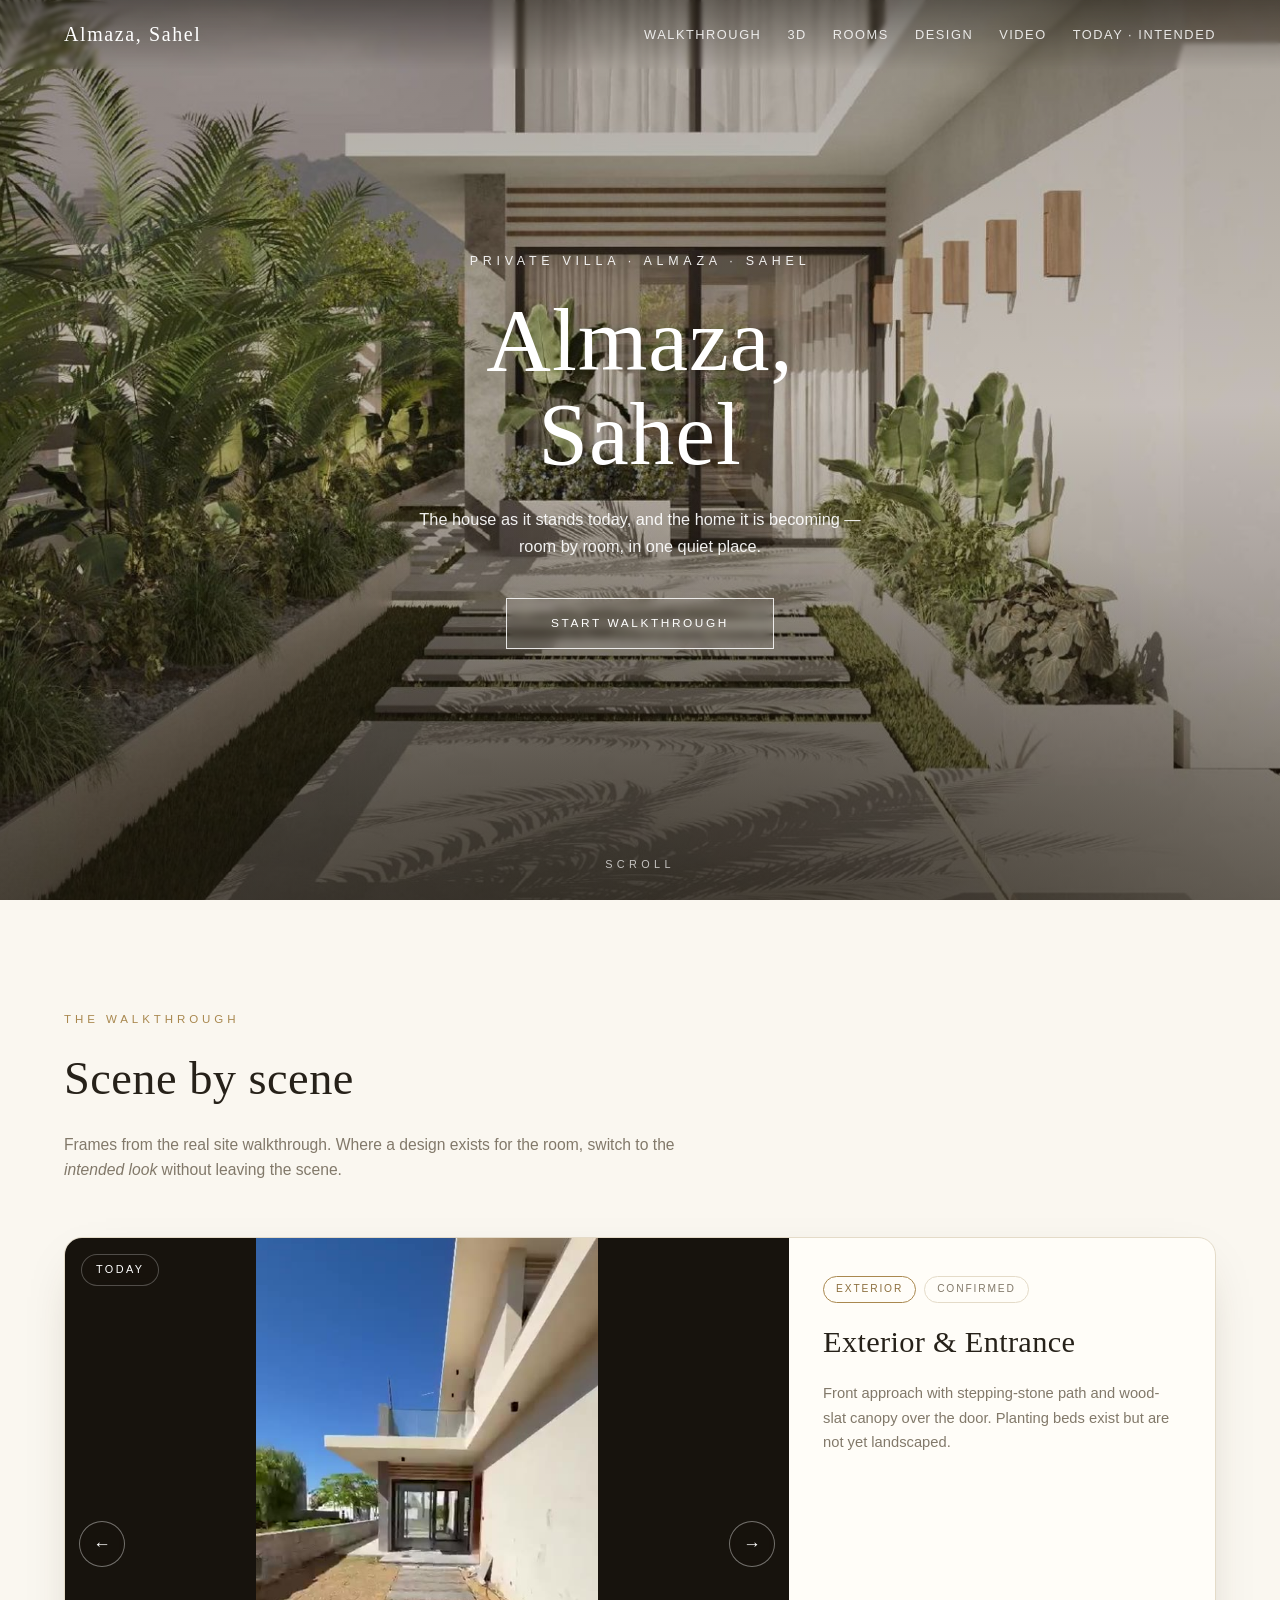
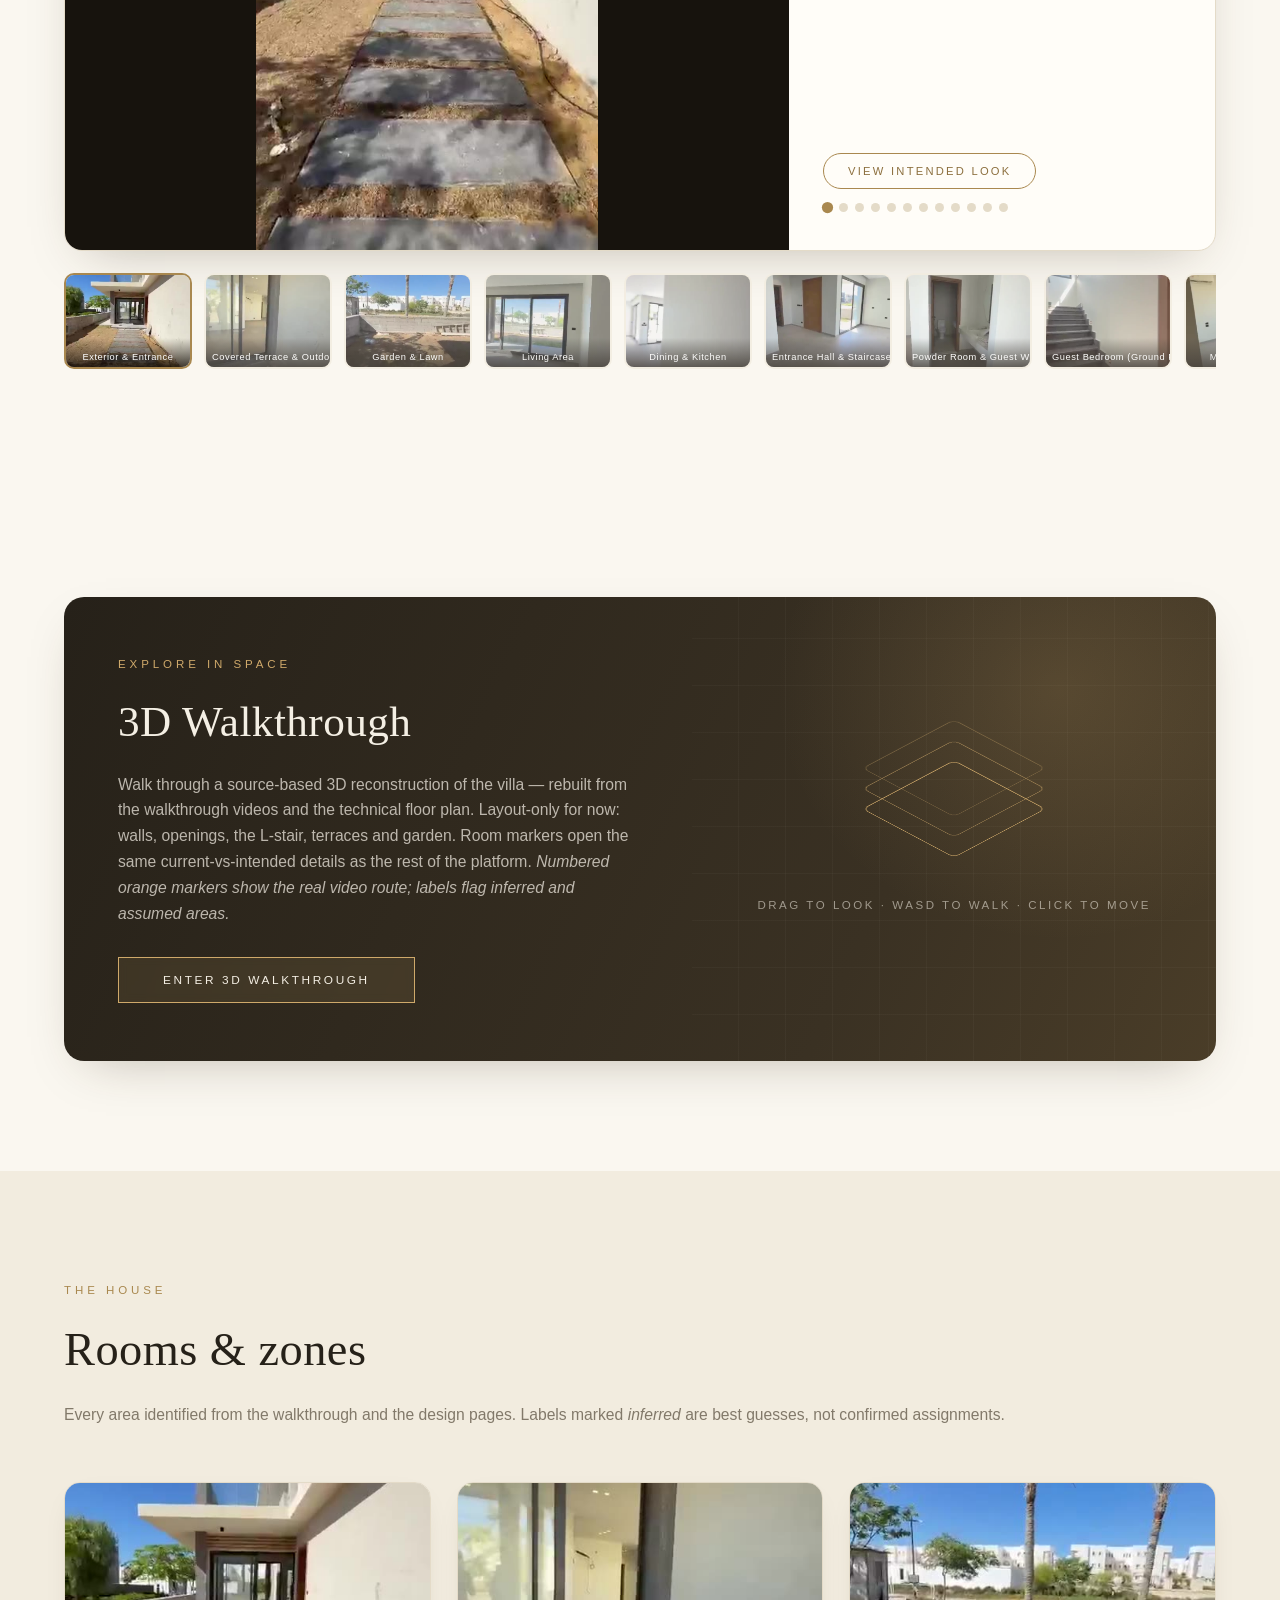
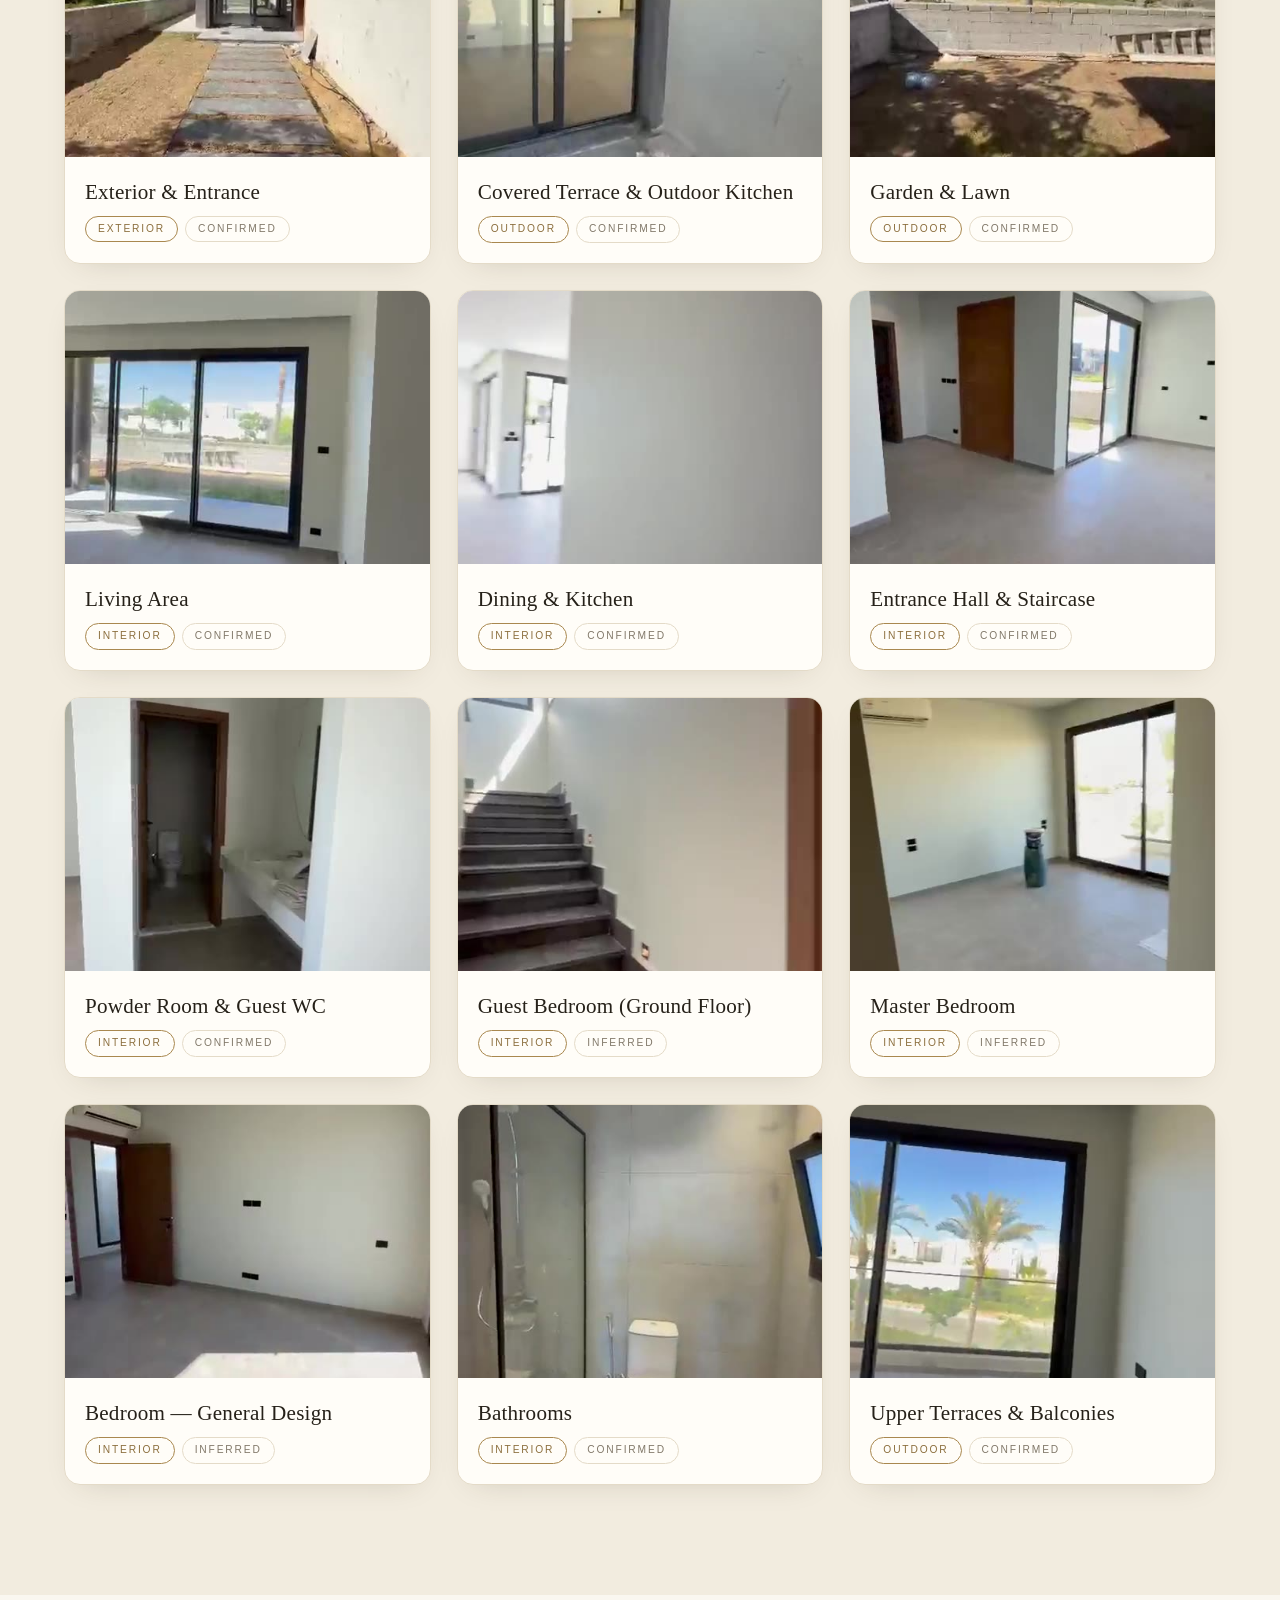
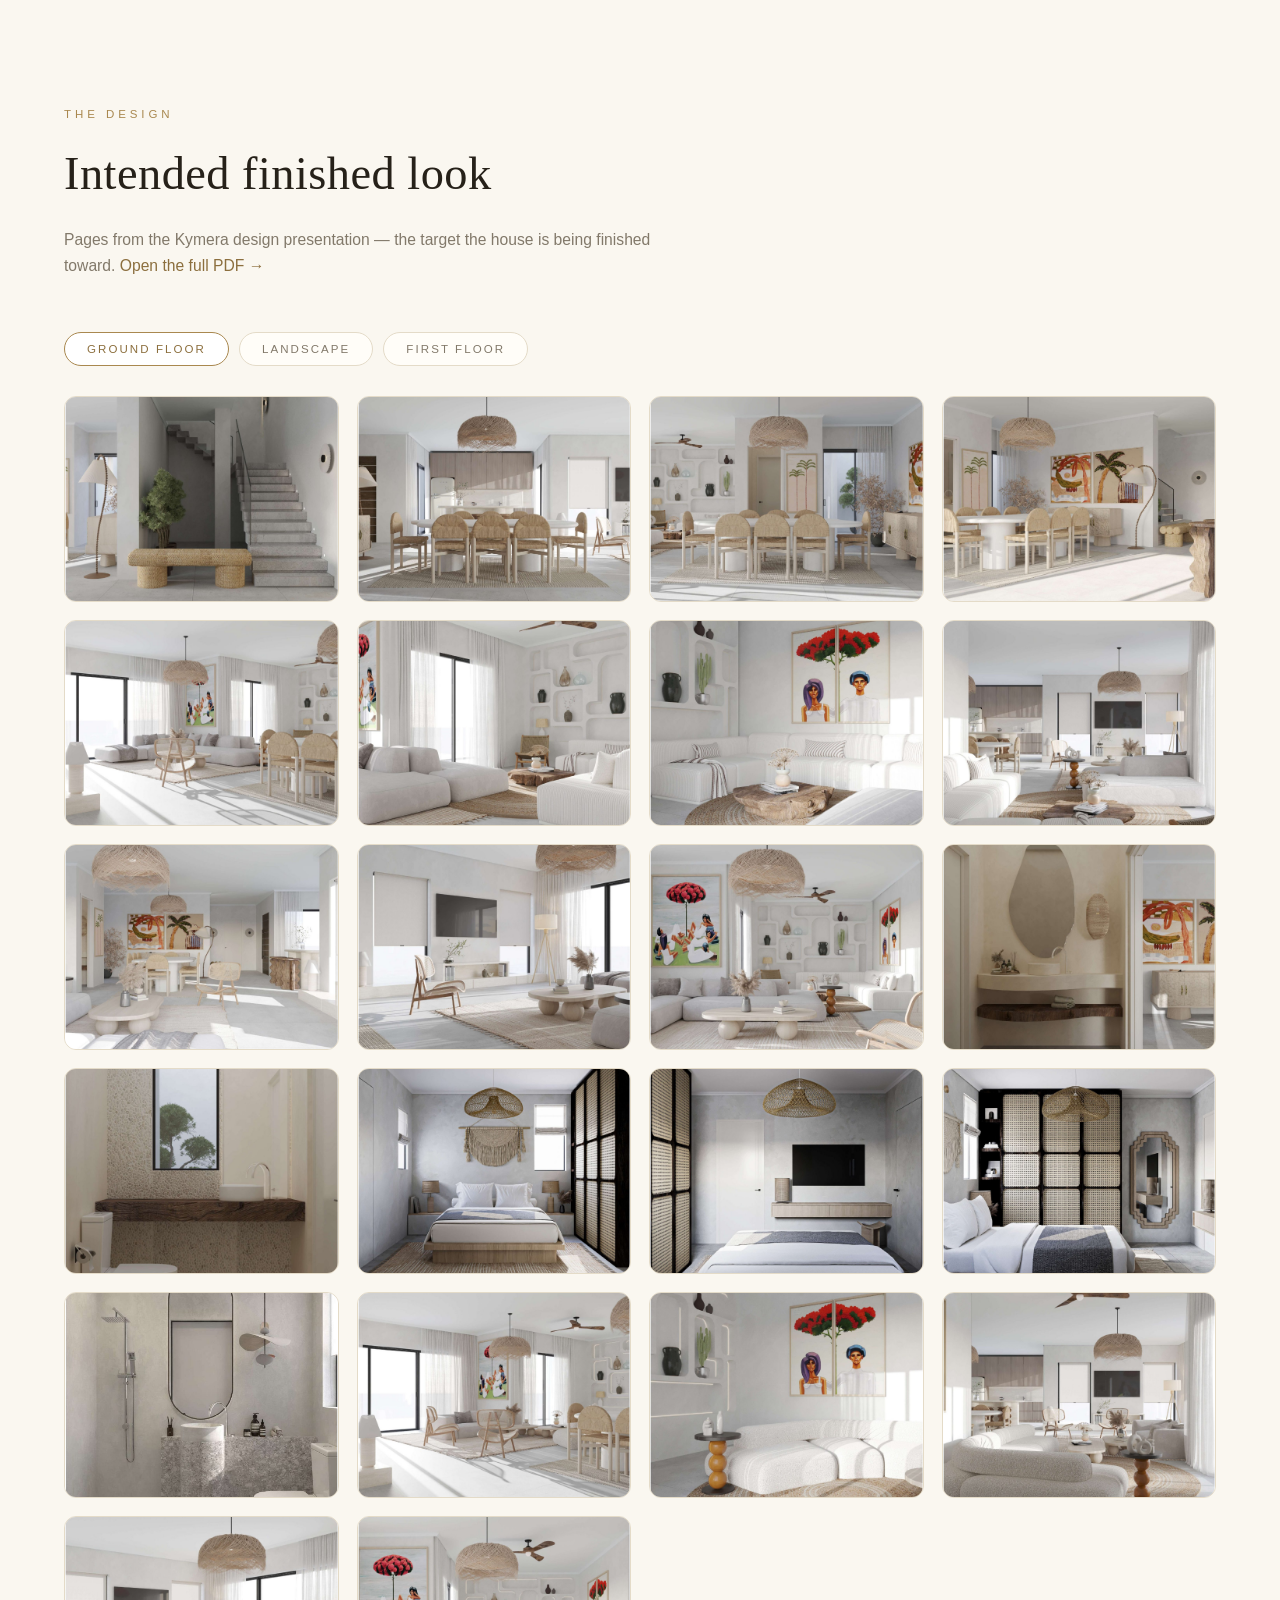
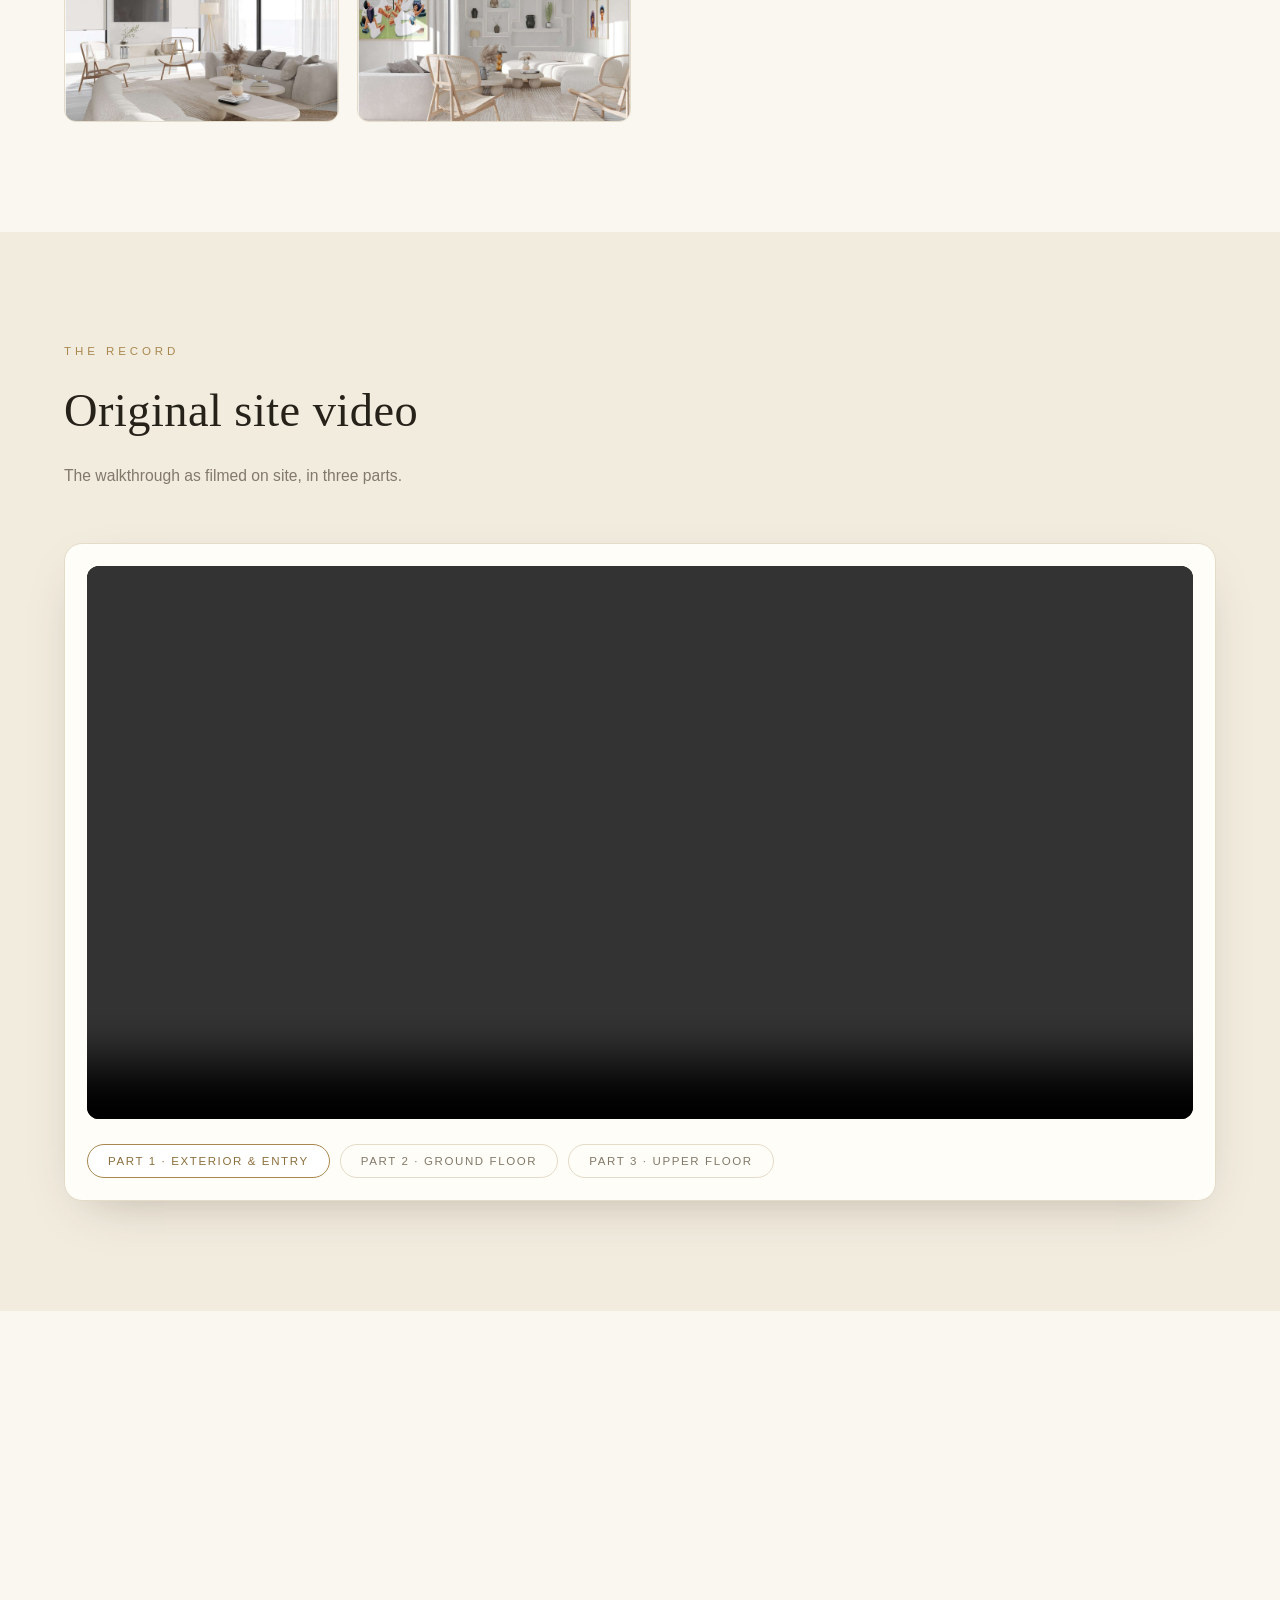
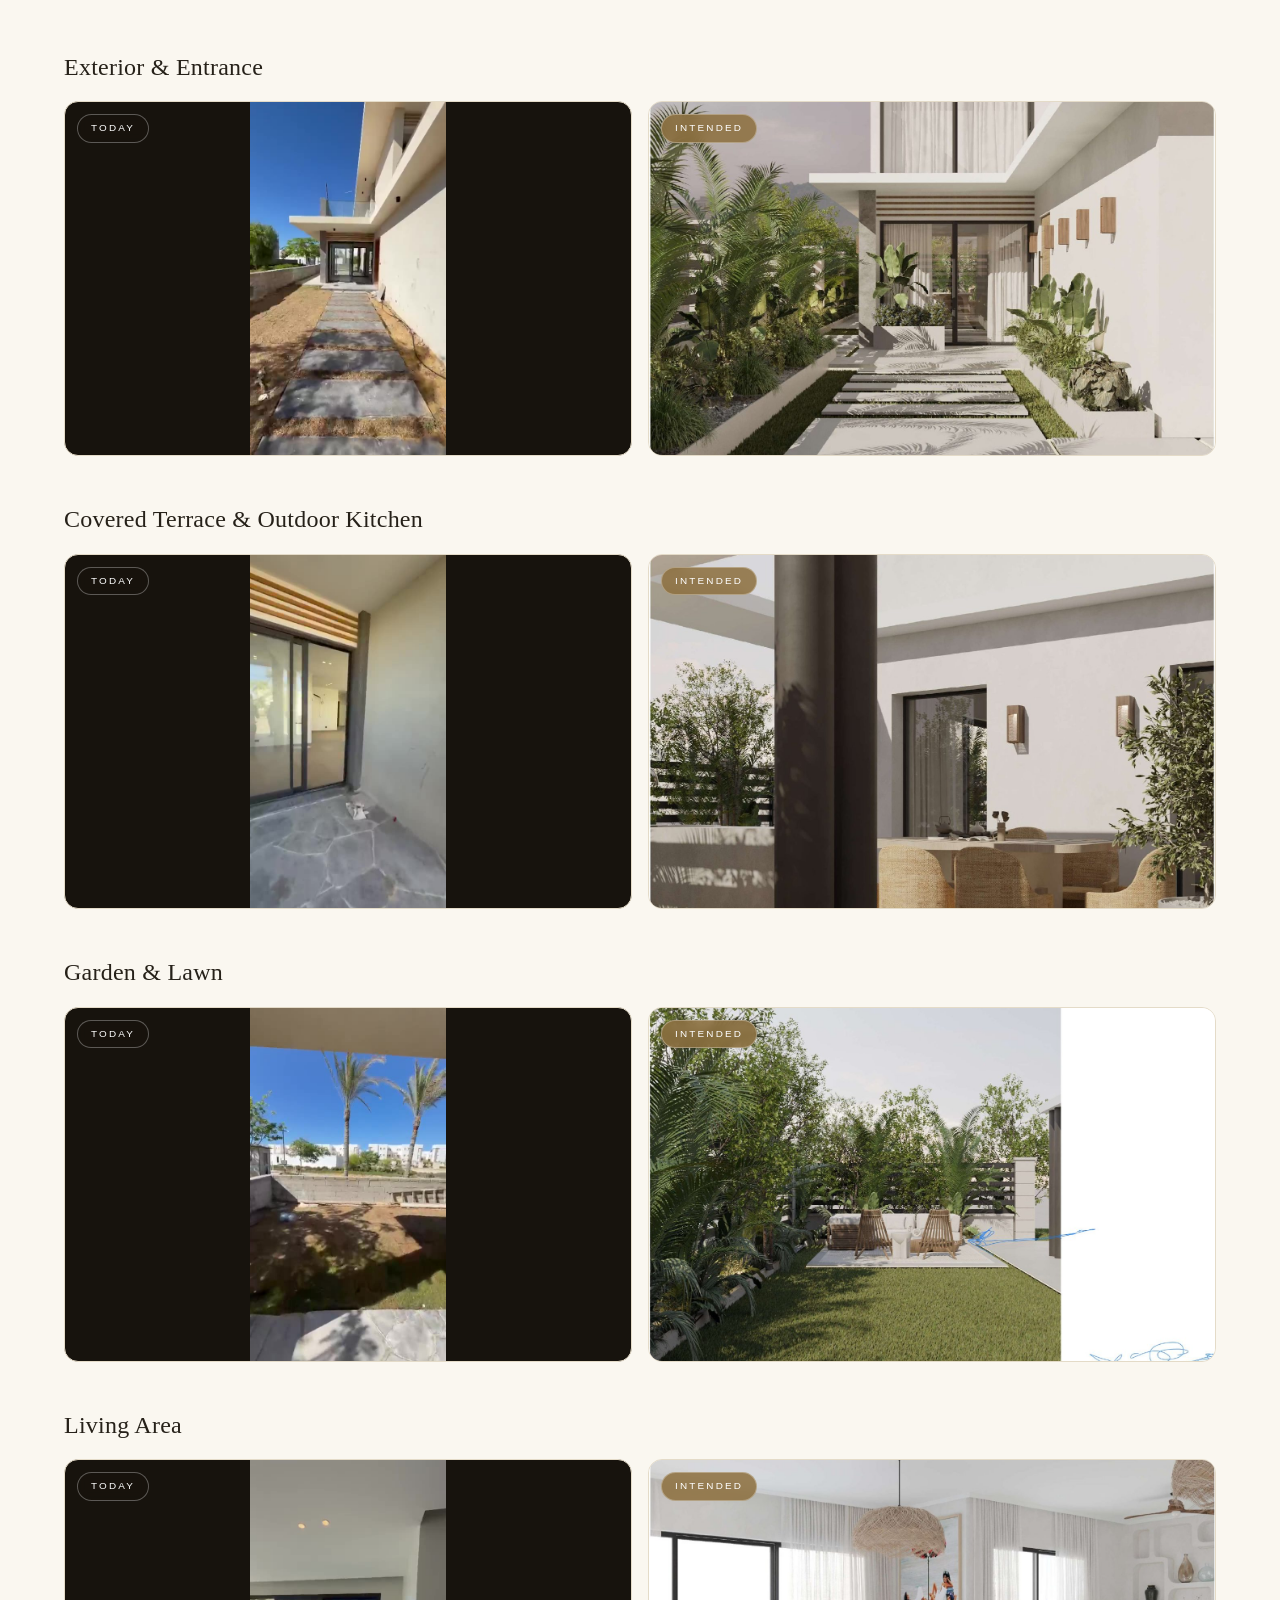
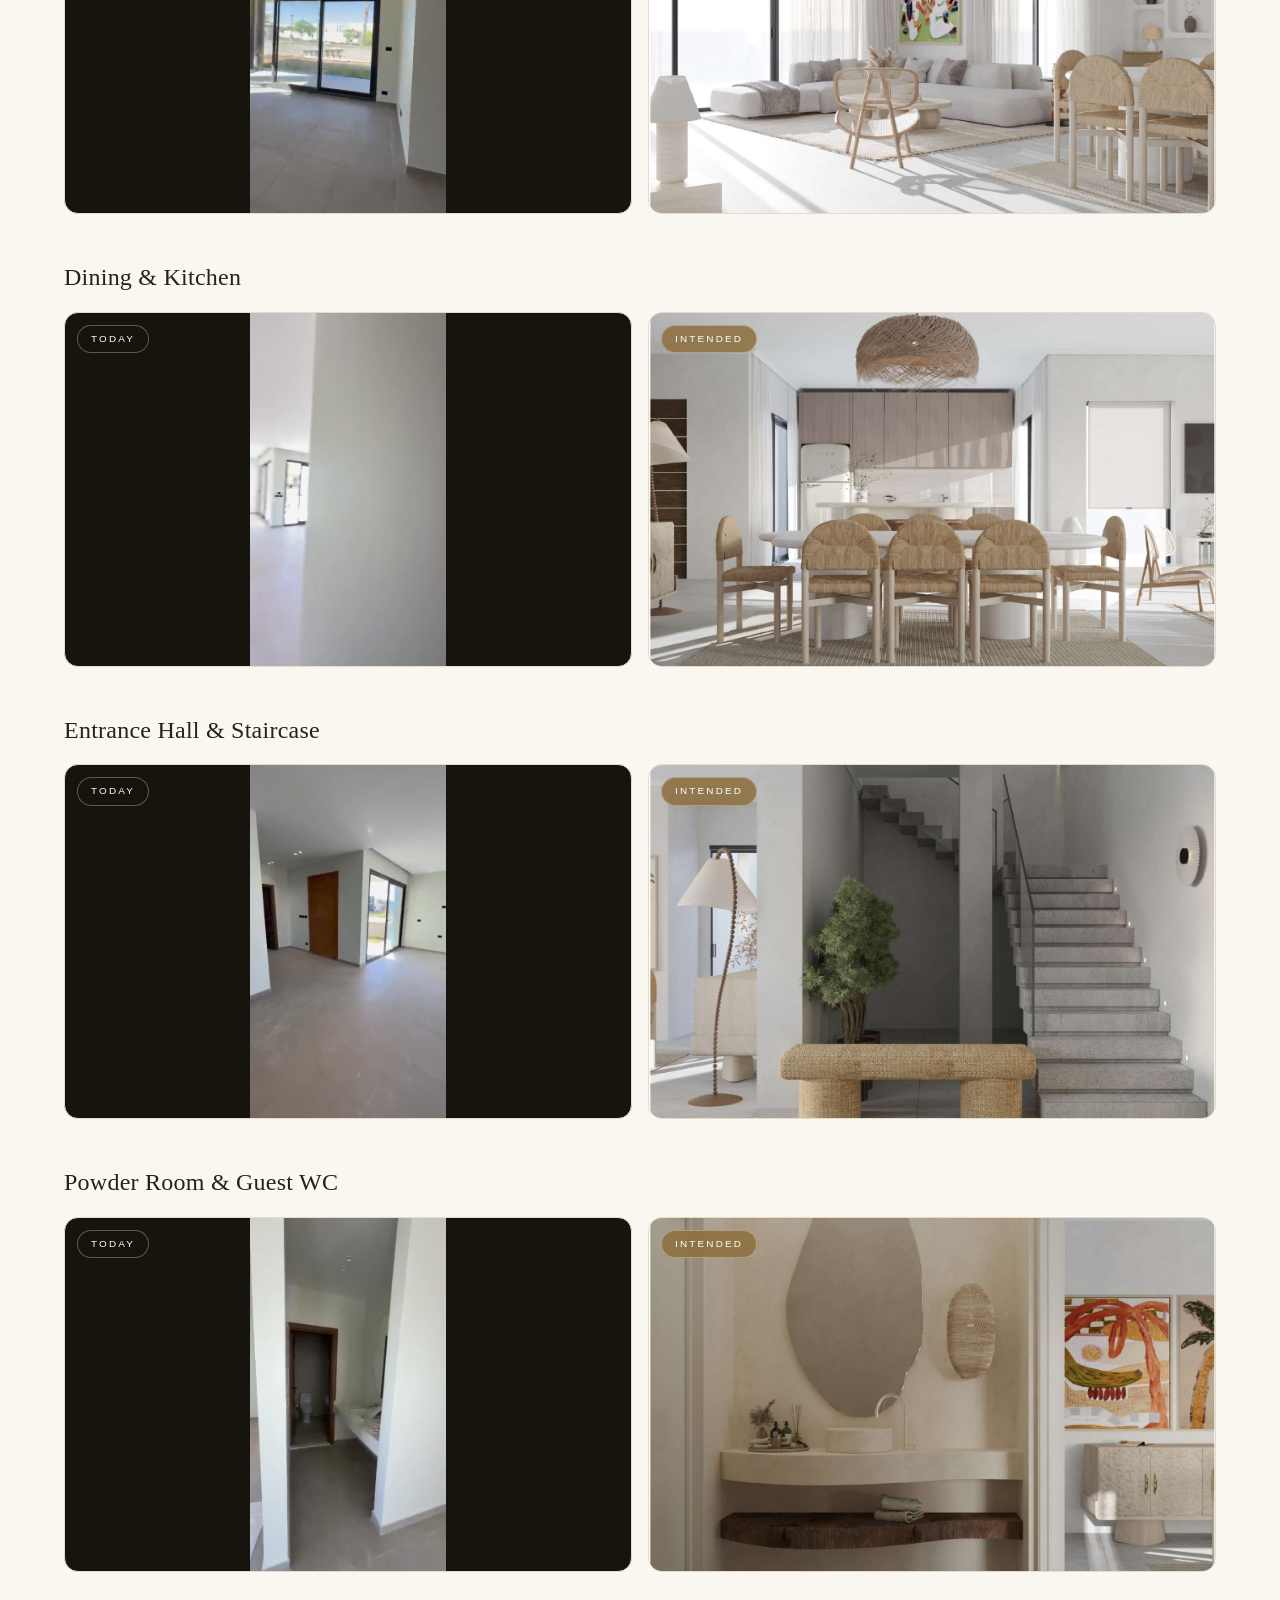
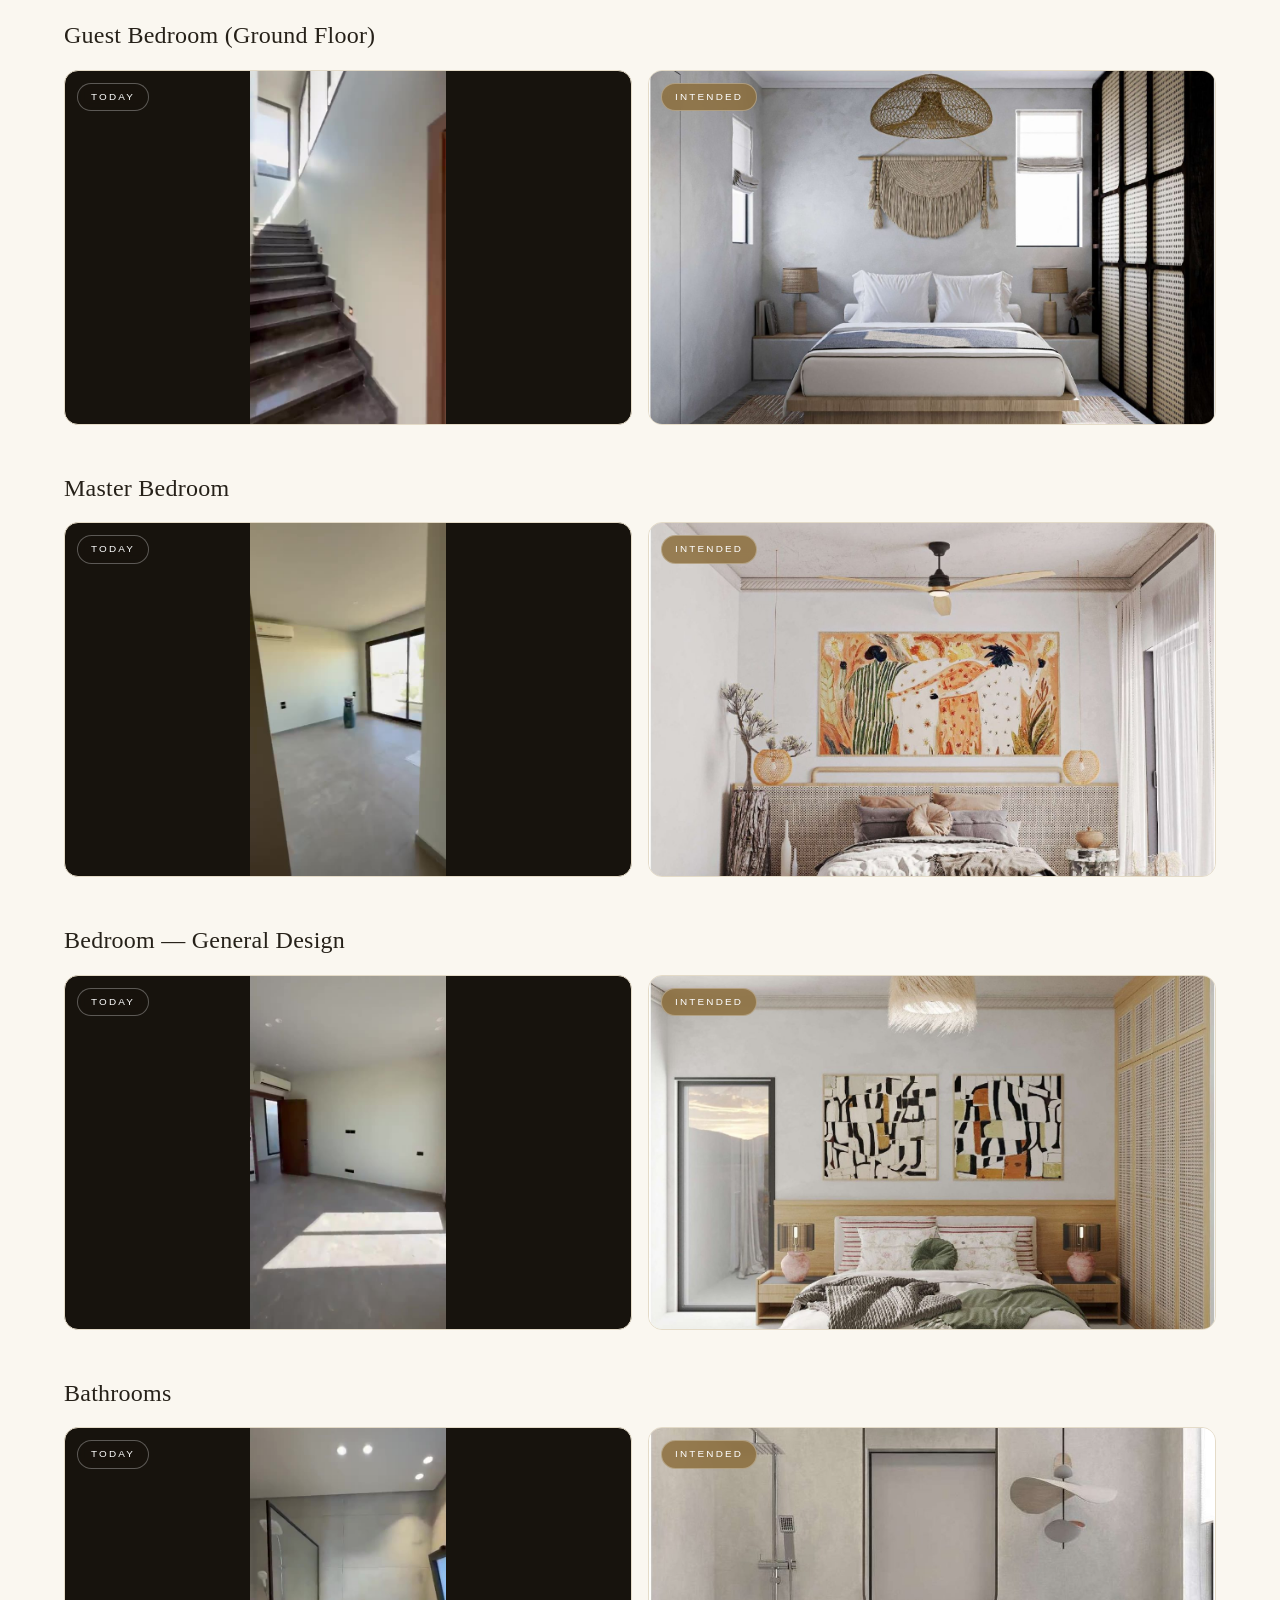
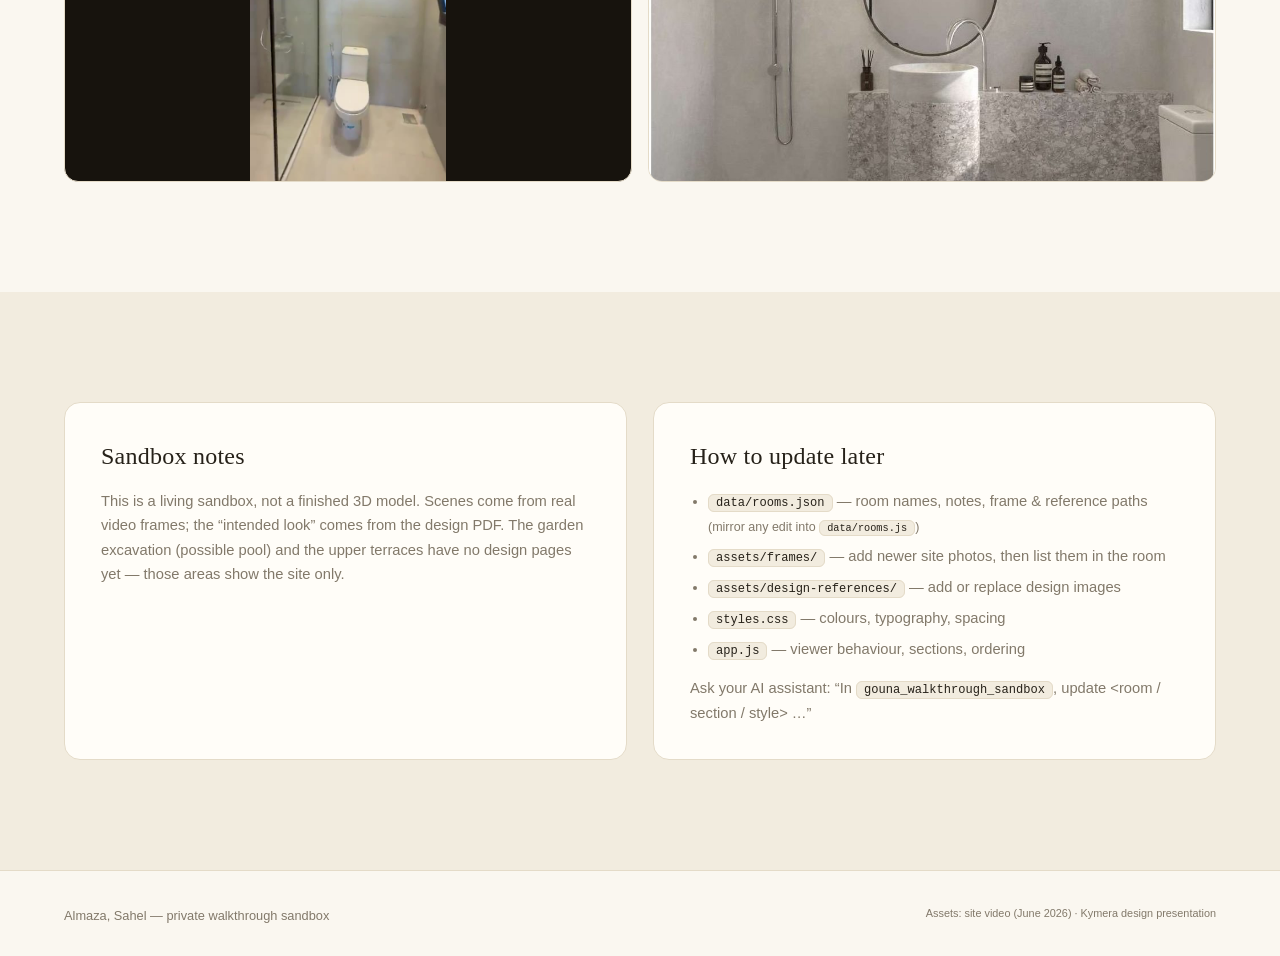
==== commit 169f7f77: "v4: source-based 3D reconstruction from full video re-analysis Understanding phase: 108 interval fra" ====
--- a/gouna_walkthrough_sandbox/index.html
+++ b/gouna_walkthrough_sandbox/index.html
@@ -72,8 +72,8 @@
       <div class="threed-copy">
         <p class="kicker">Explore in Space</p>
         <h2>3D Walkthrough</h2>
-        <p class="lede">Walk through a 3D reconstruction of the villa built from the architectural floor plan — both floors, the U-stair, colonnade and garden. Room markers open the same current-vs-intended
-        details as the rest of the platform. <em>Ground floor follows the technical plan; the upper floor is still an estimate.</em></p>
+        <p class="lede">Walk through a source-based 3D reconstruction of the villa — rebuilt from the walkthrough videos and the technical floor plan. Layout-only for now: walls, openings, the L-stair, terraces and garden. Room markers open the same current-vs-intended
+        details as the rest of the platform. <em>Numbered orange markers show the real video route; labels flag inferred and assumed areas.</em></p>
         <button class="btn-primary dark" data-enter3d>Enter 3D Walkthrough</button>
       </div>
       <div class="threed-visual" data-enter3d title="Enter 3D walkthrough">
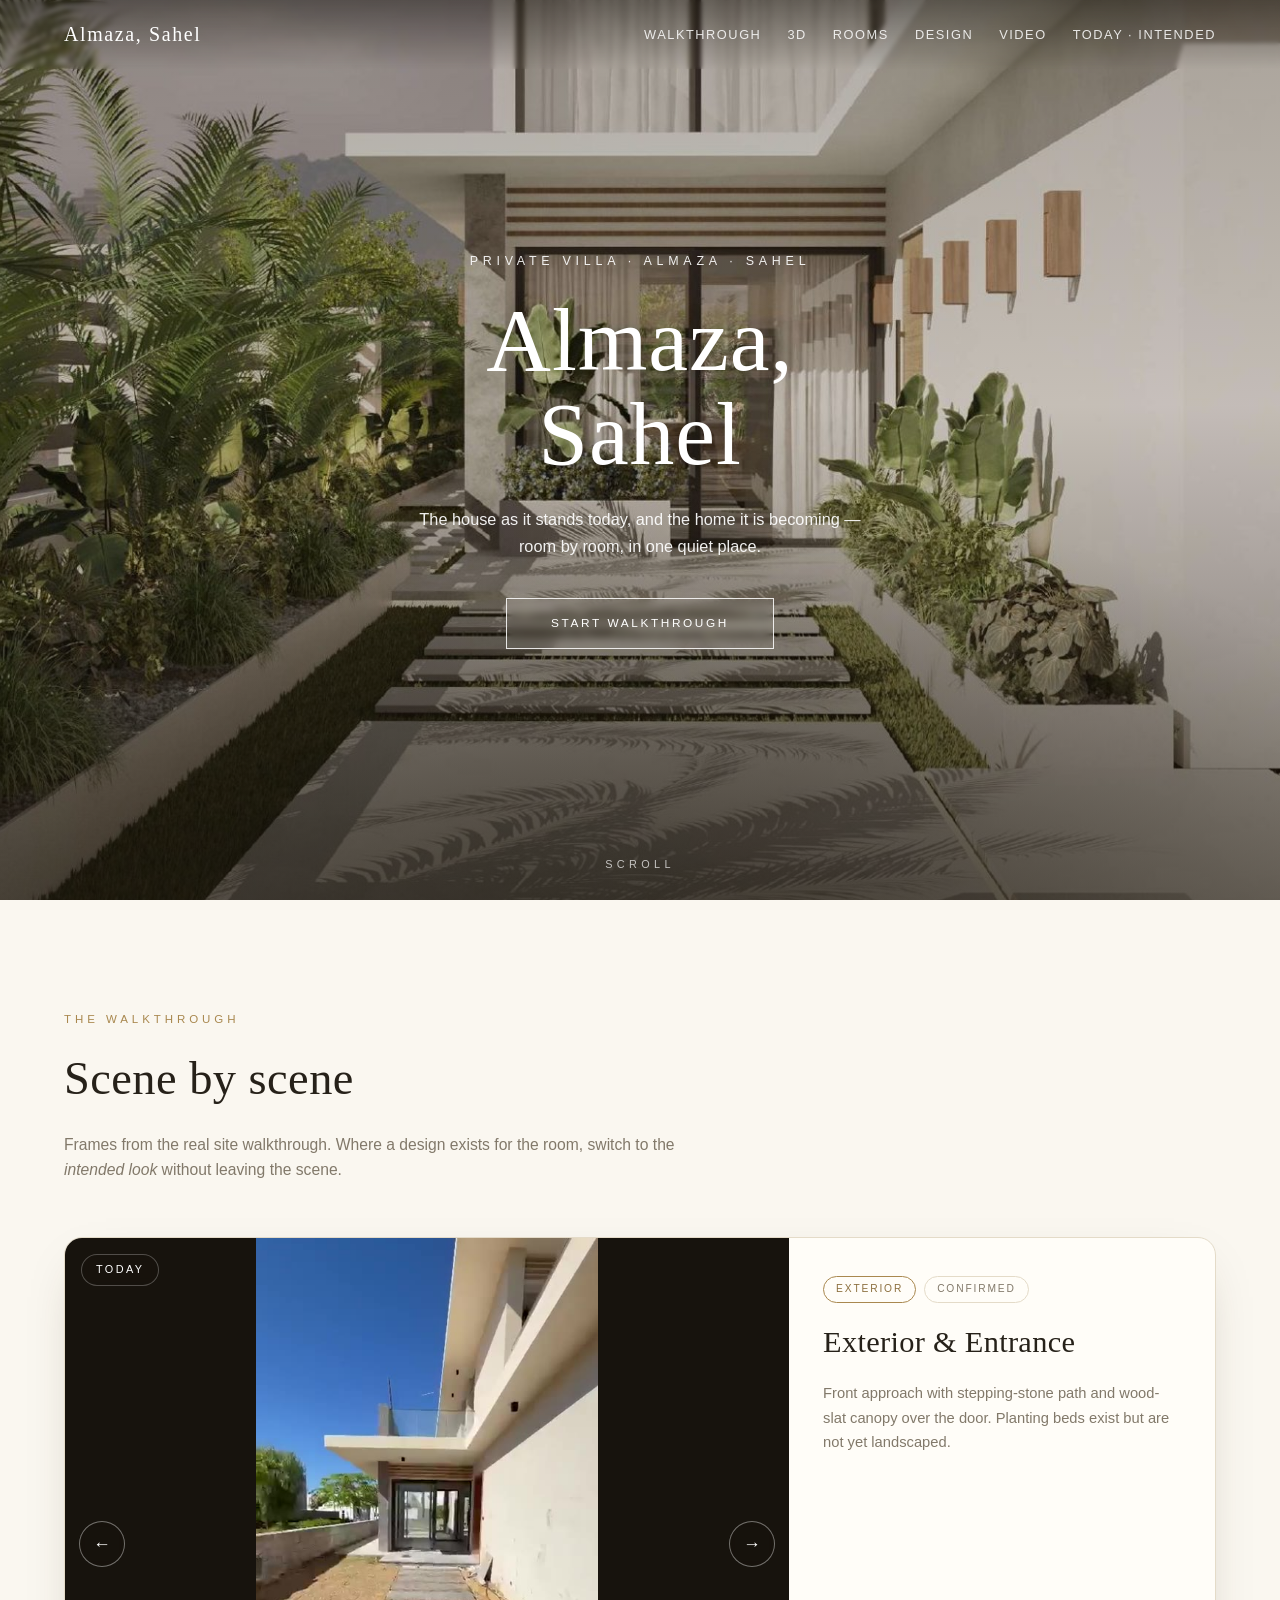
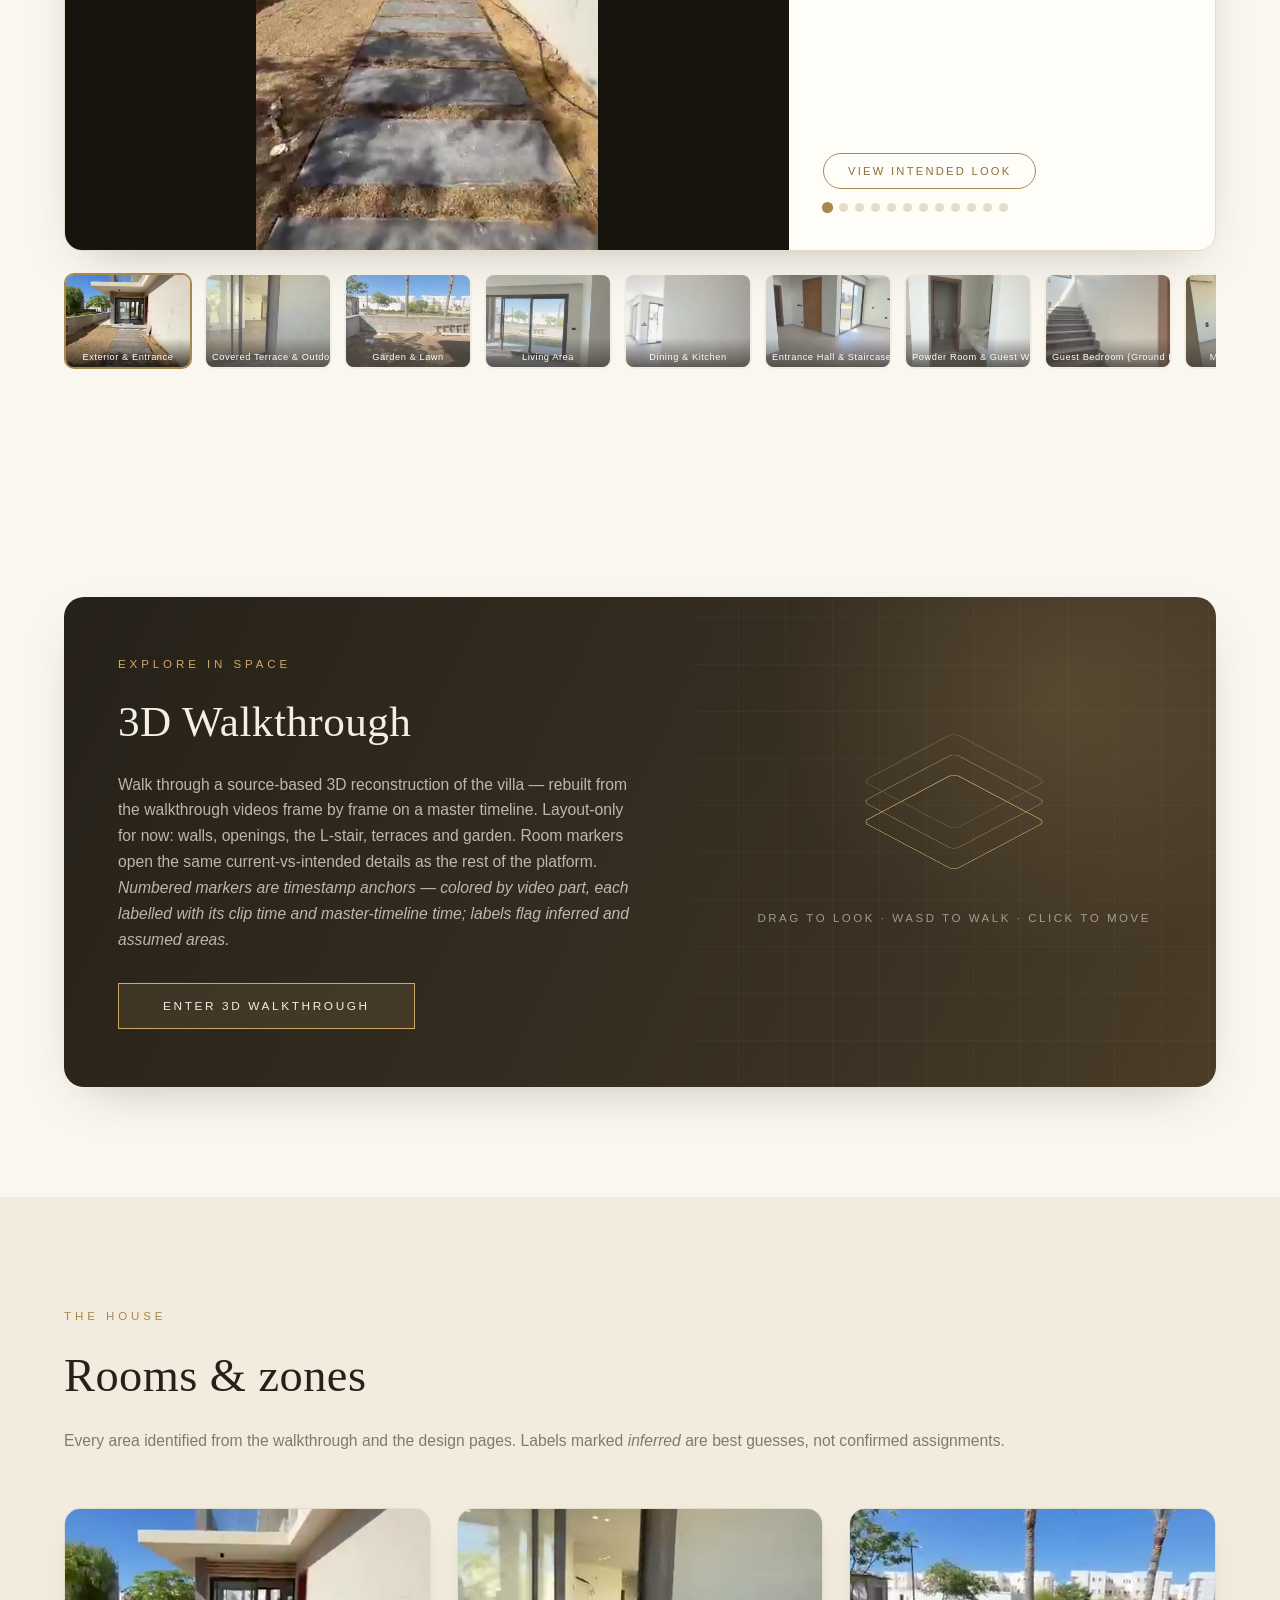
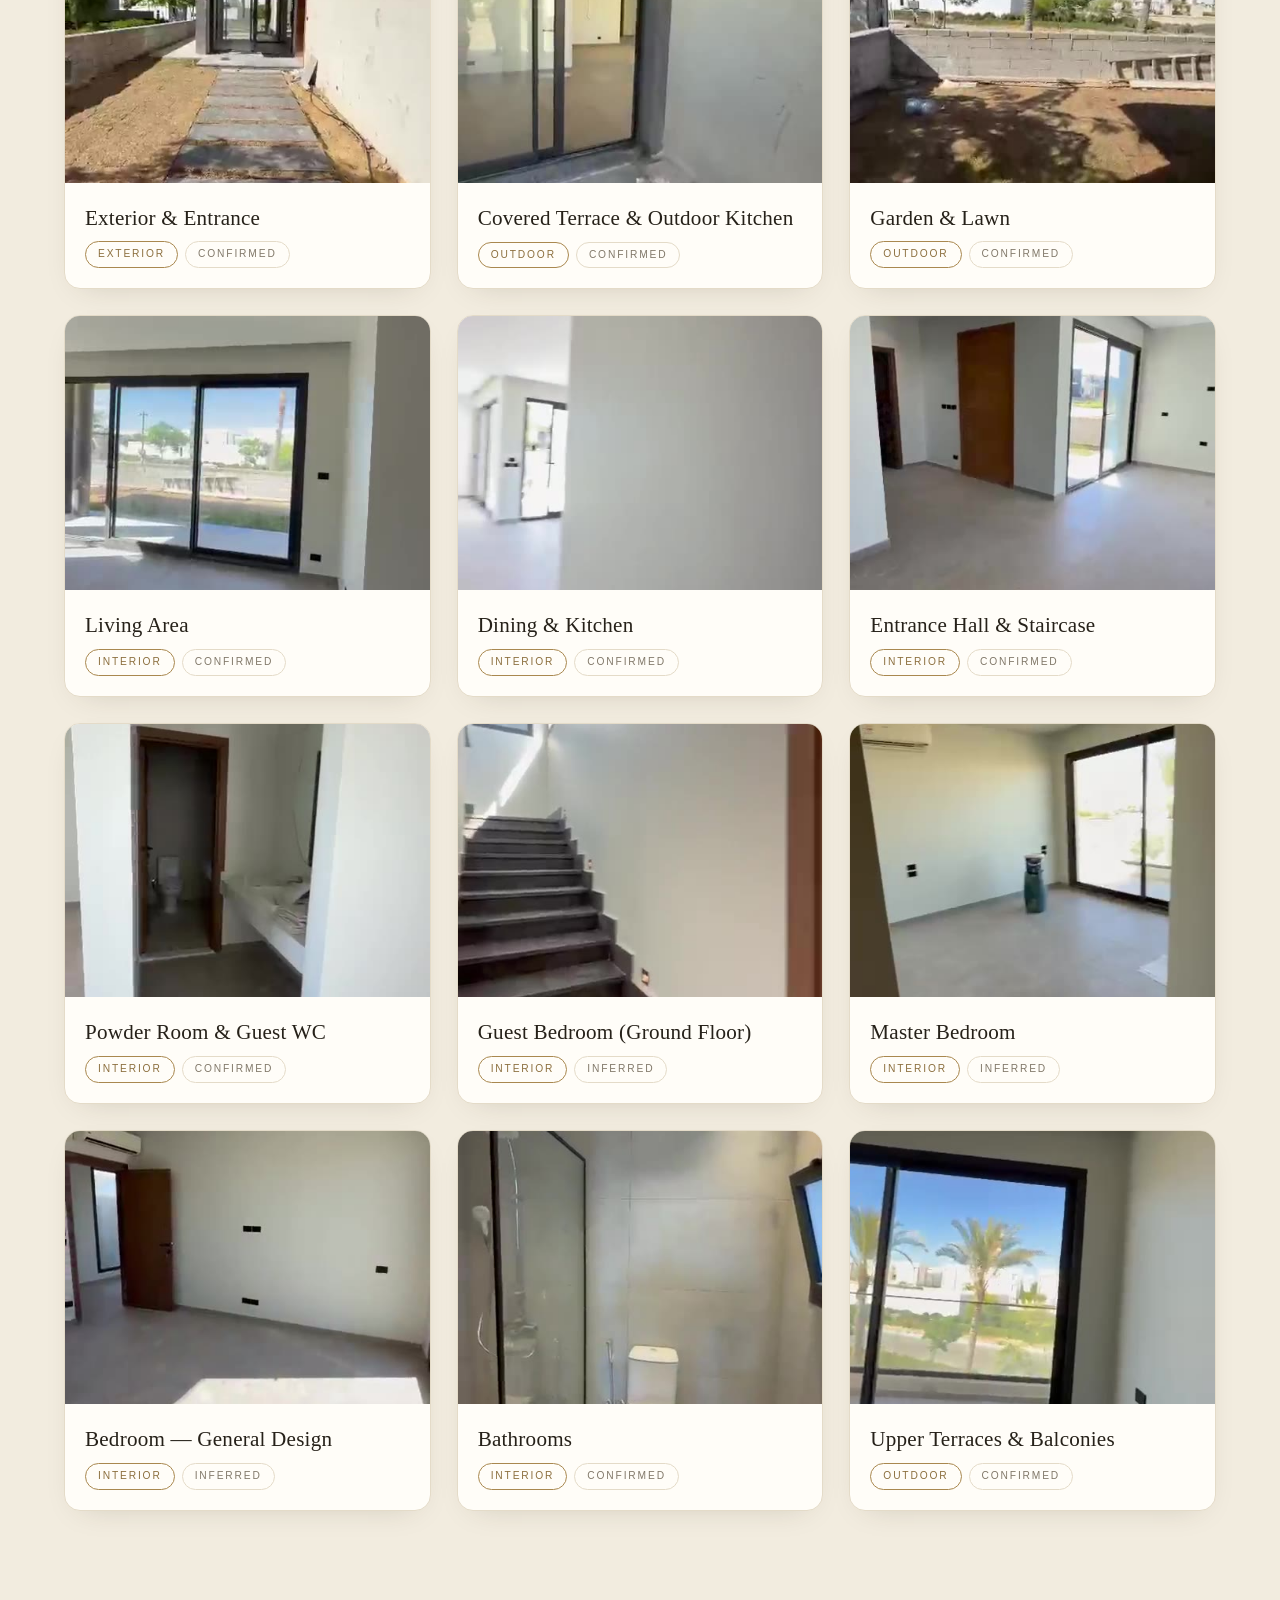
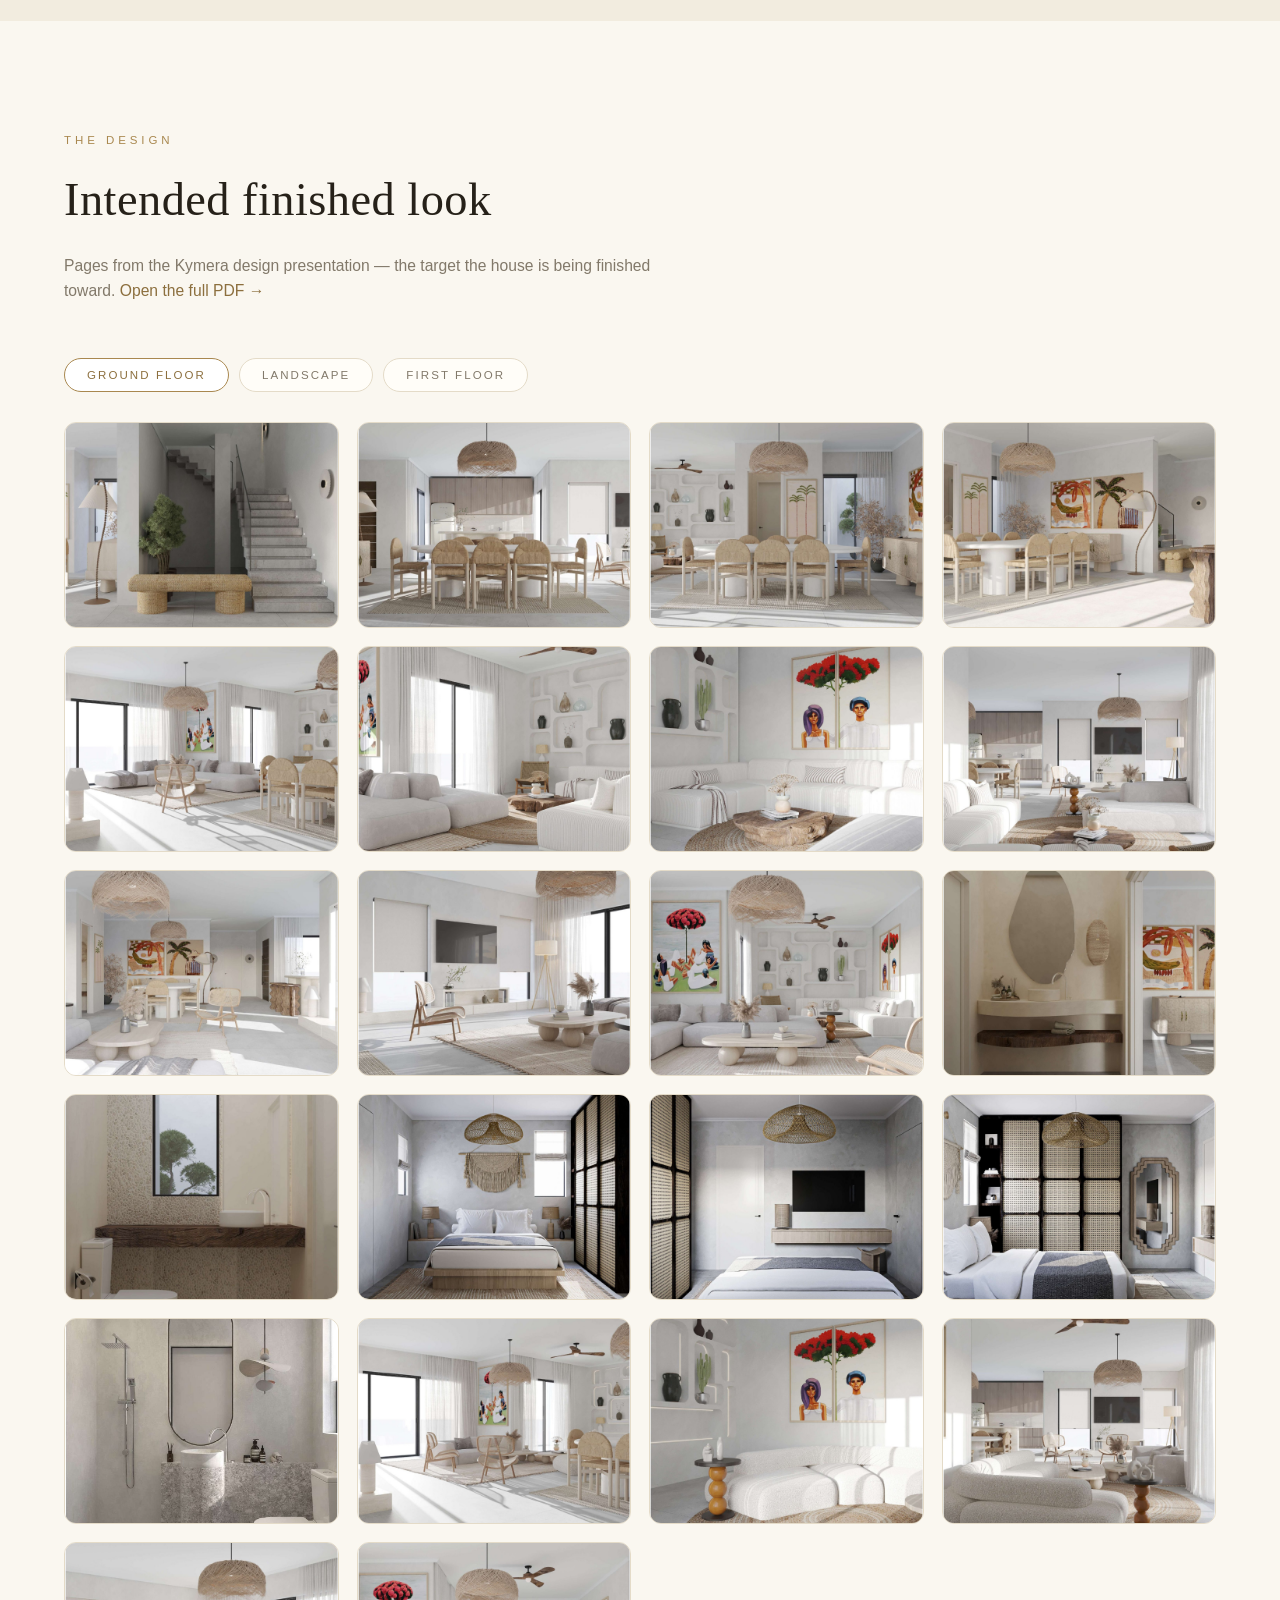
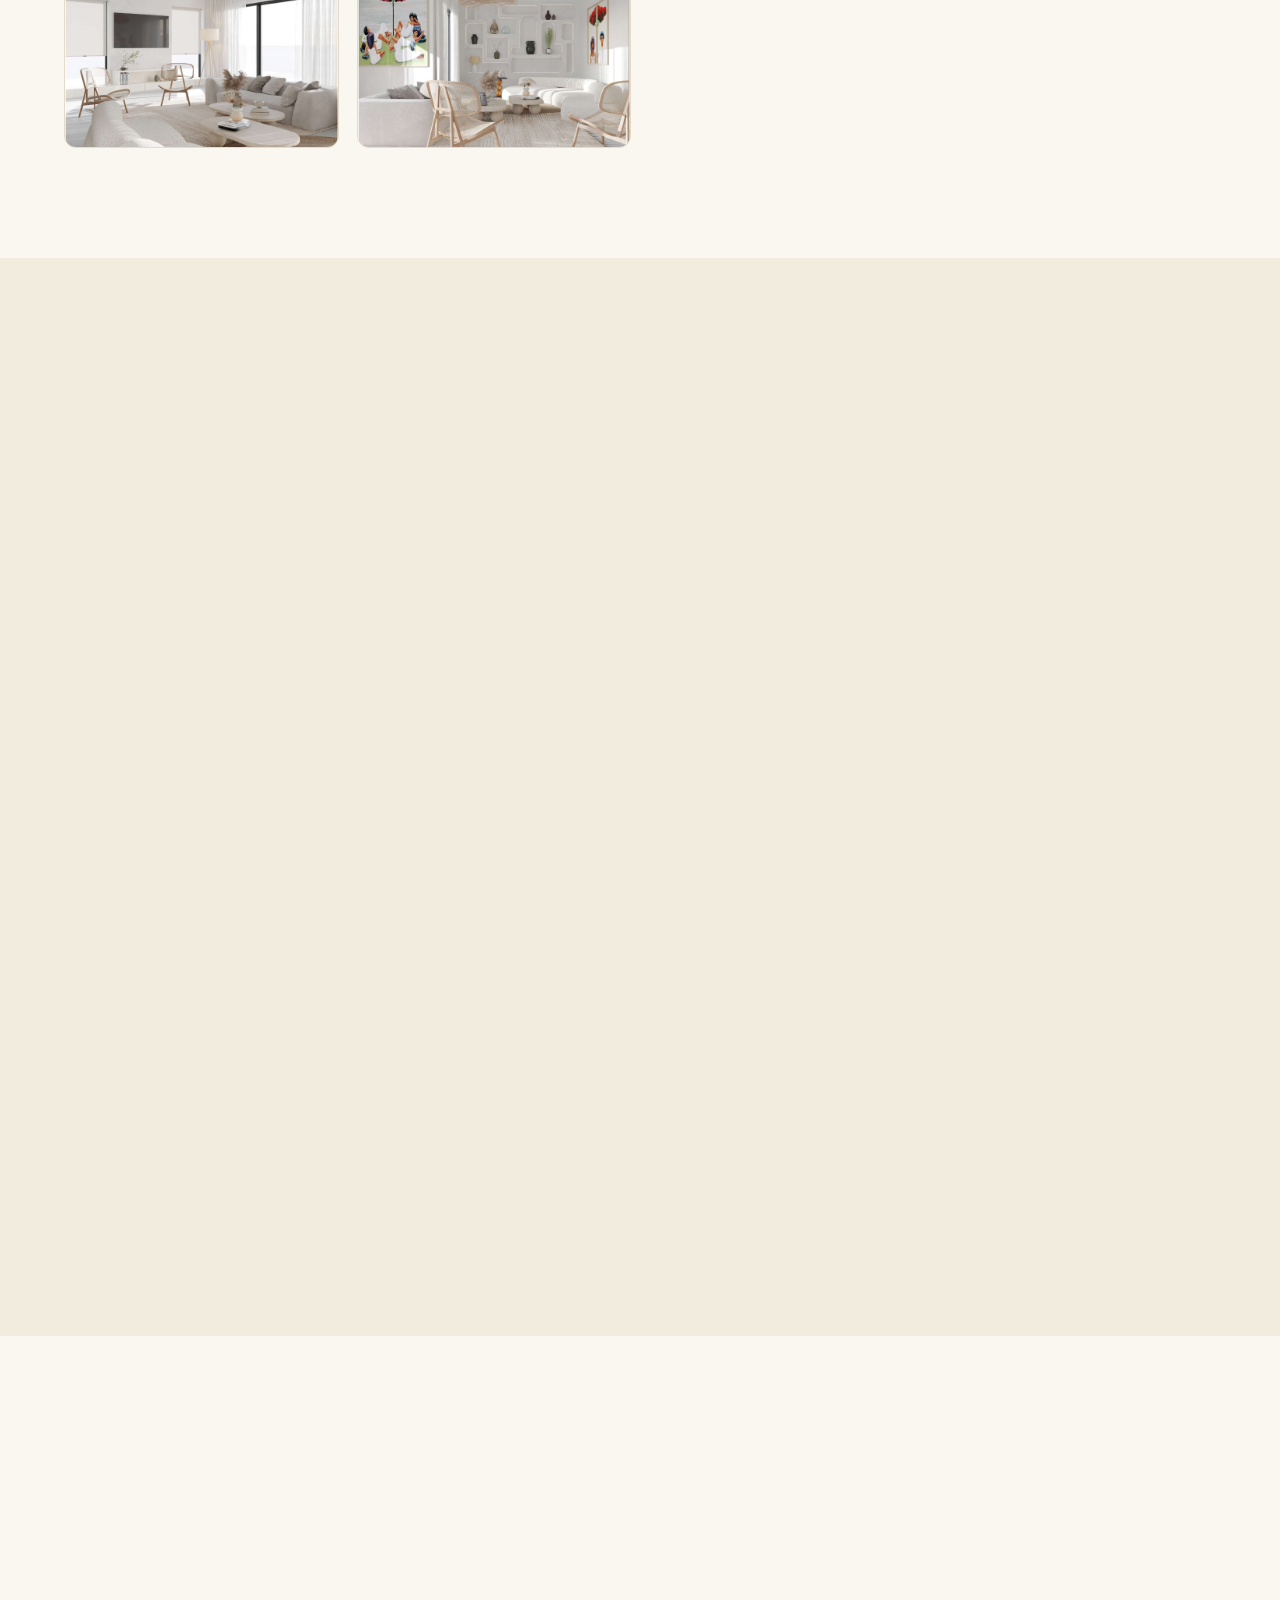
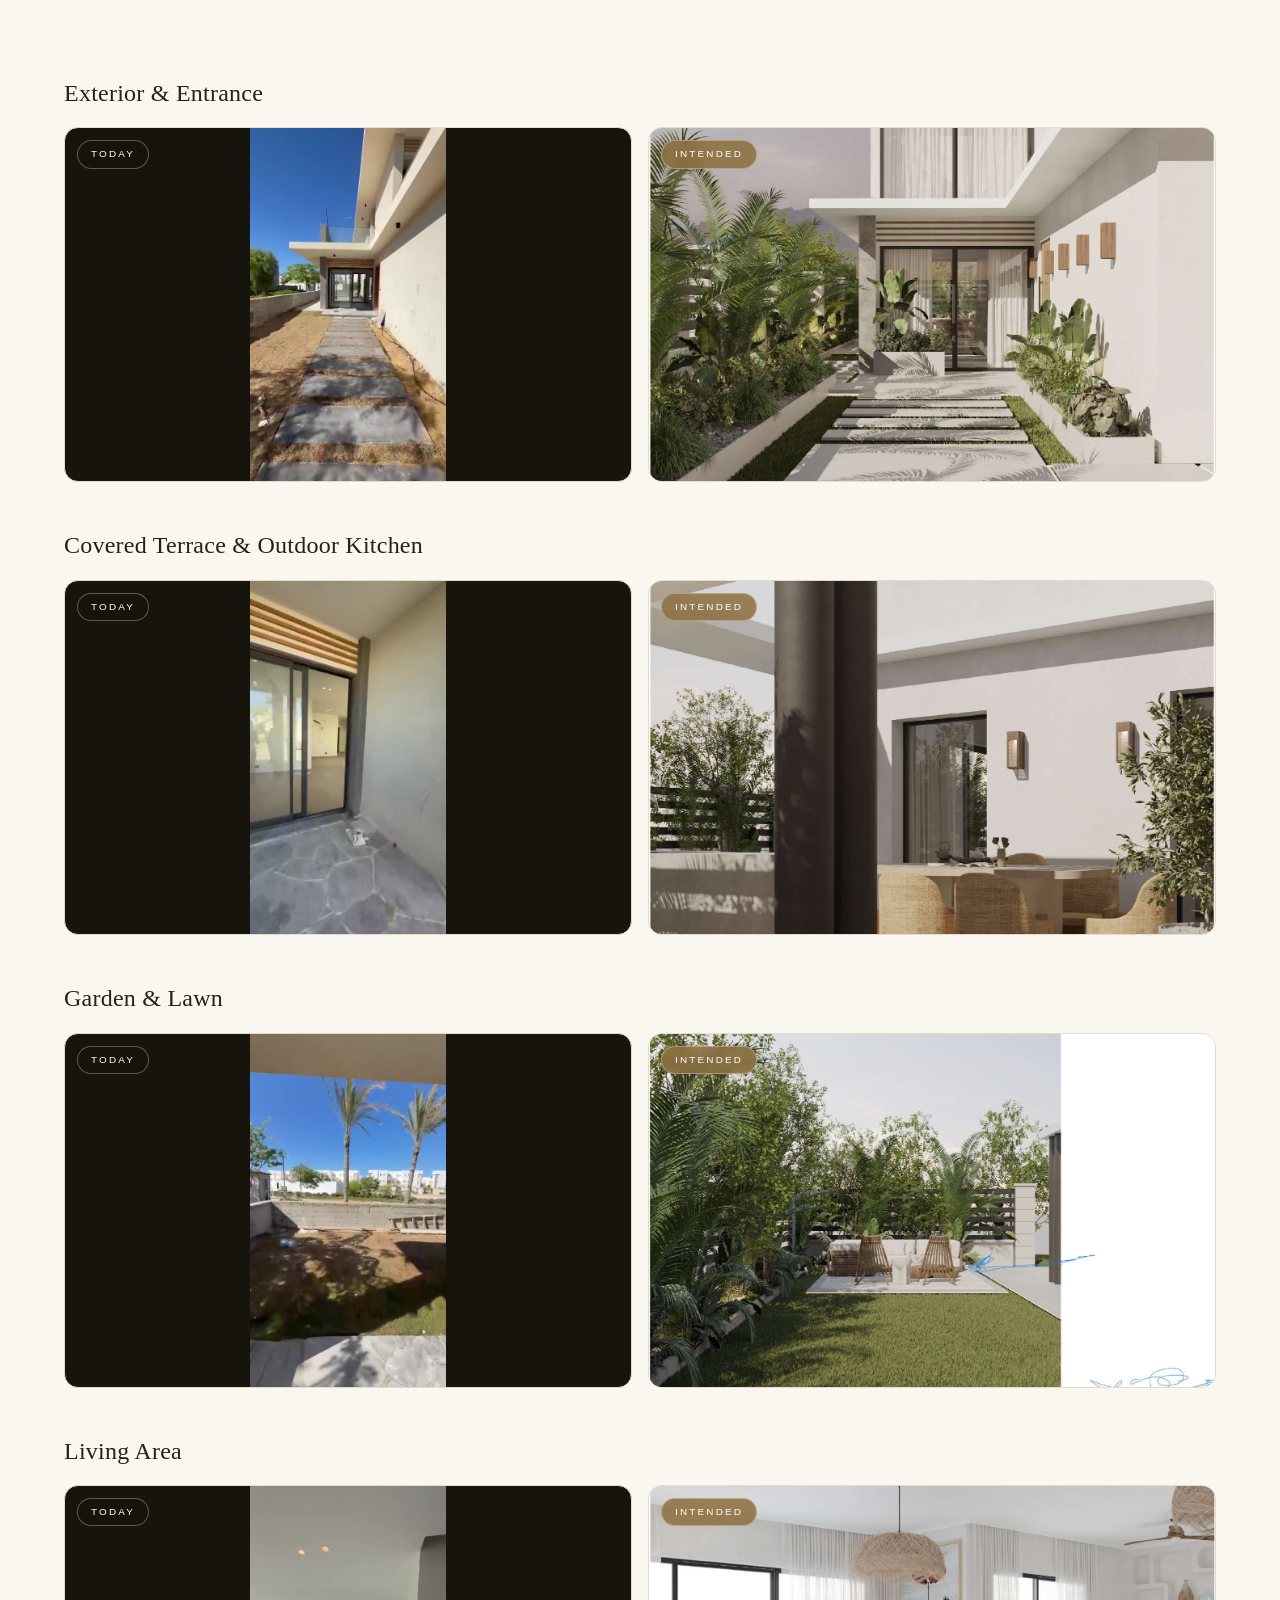
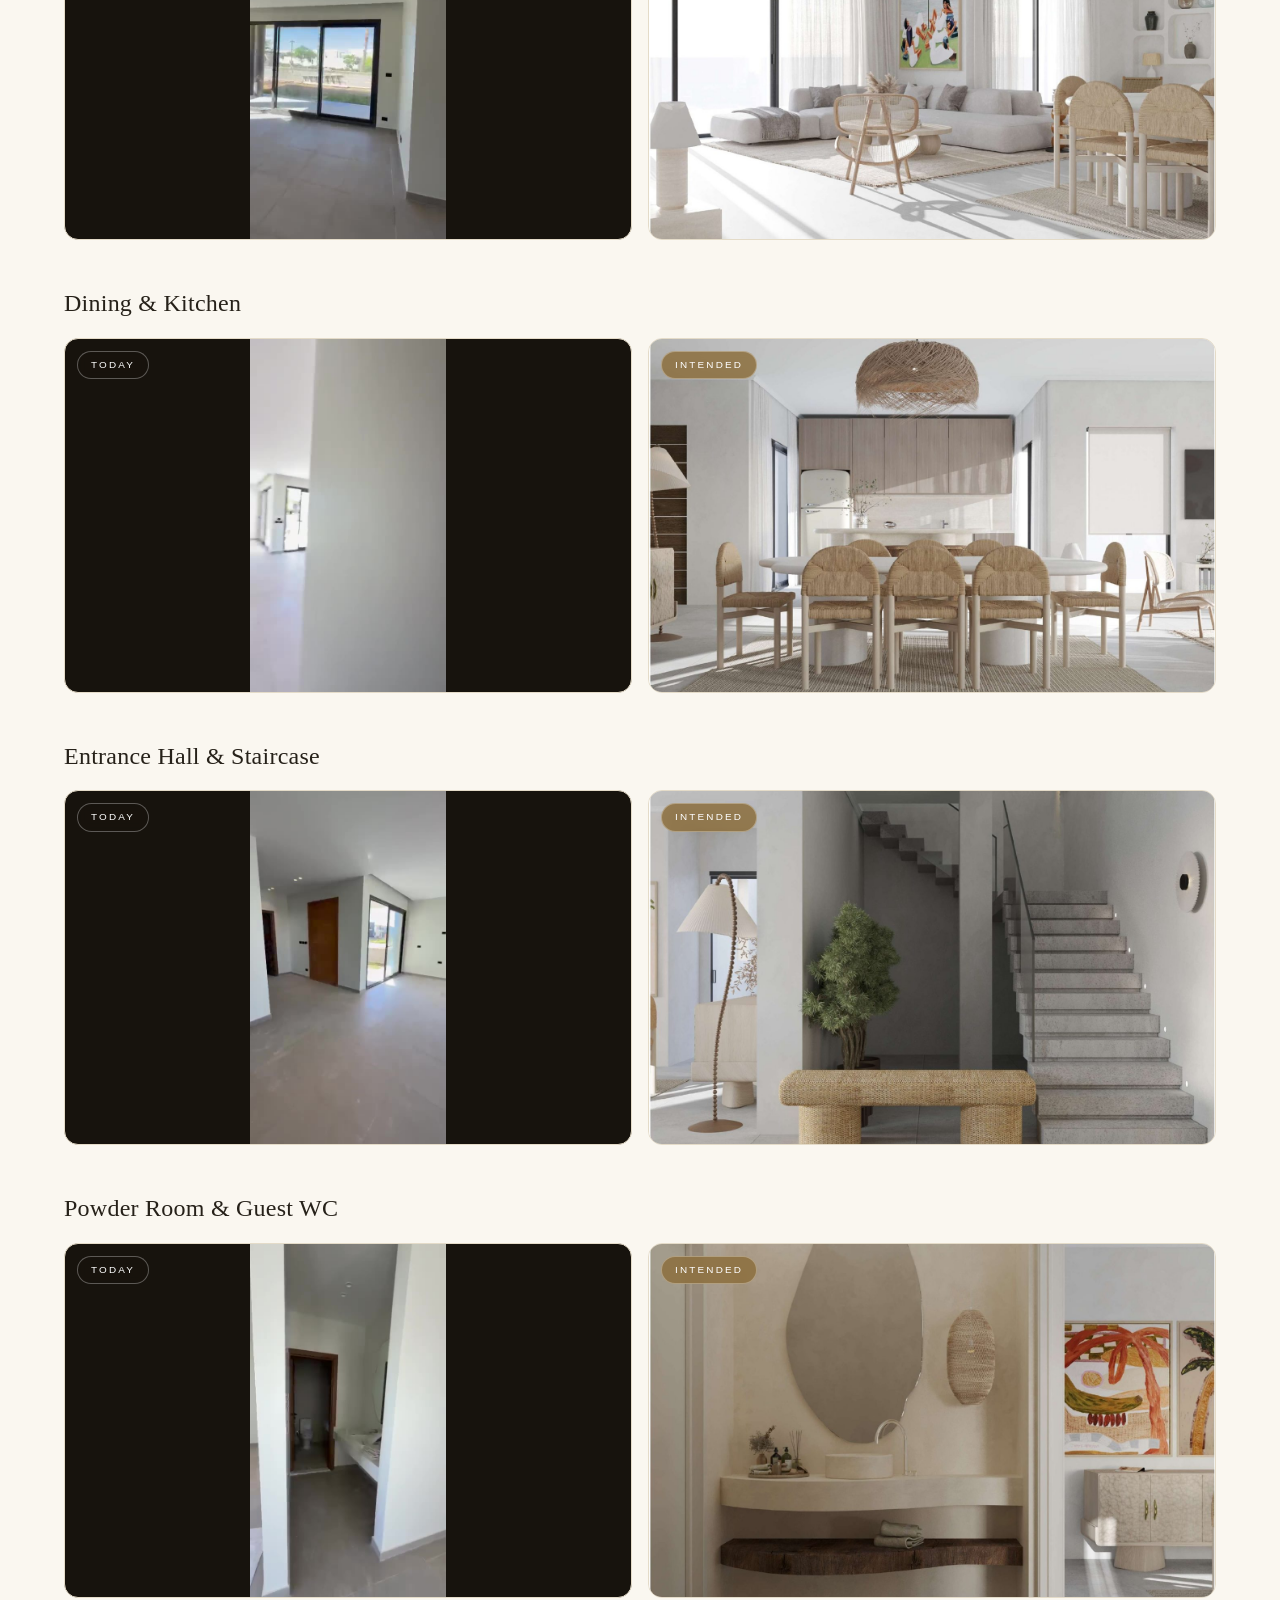
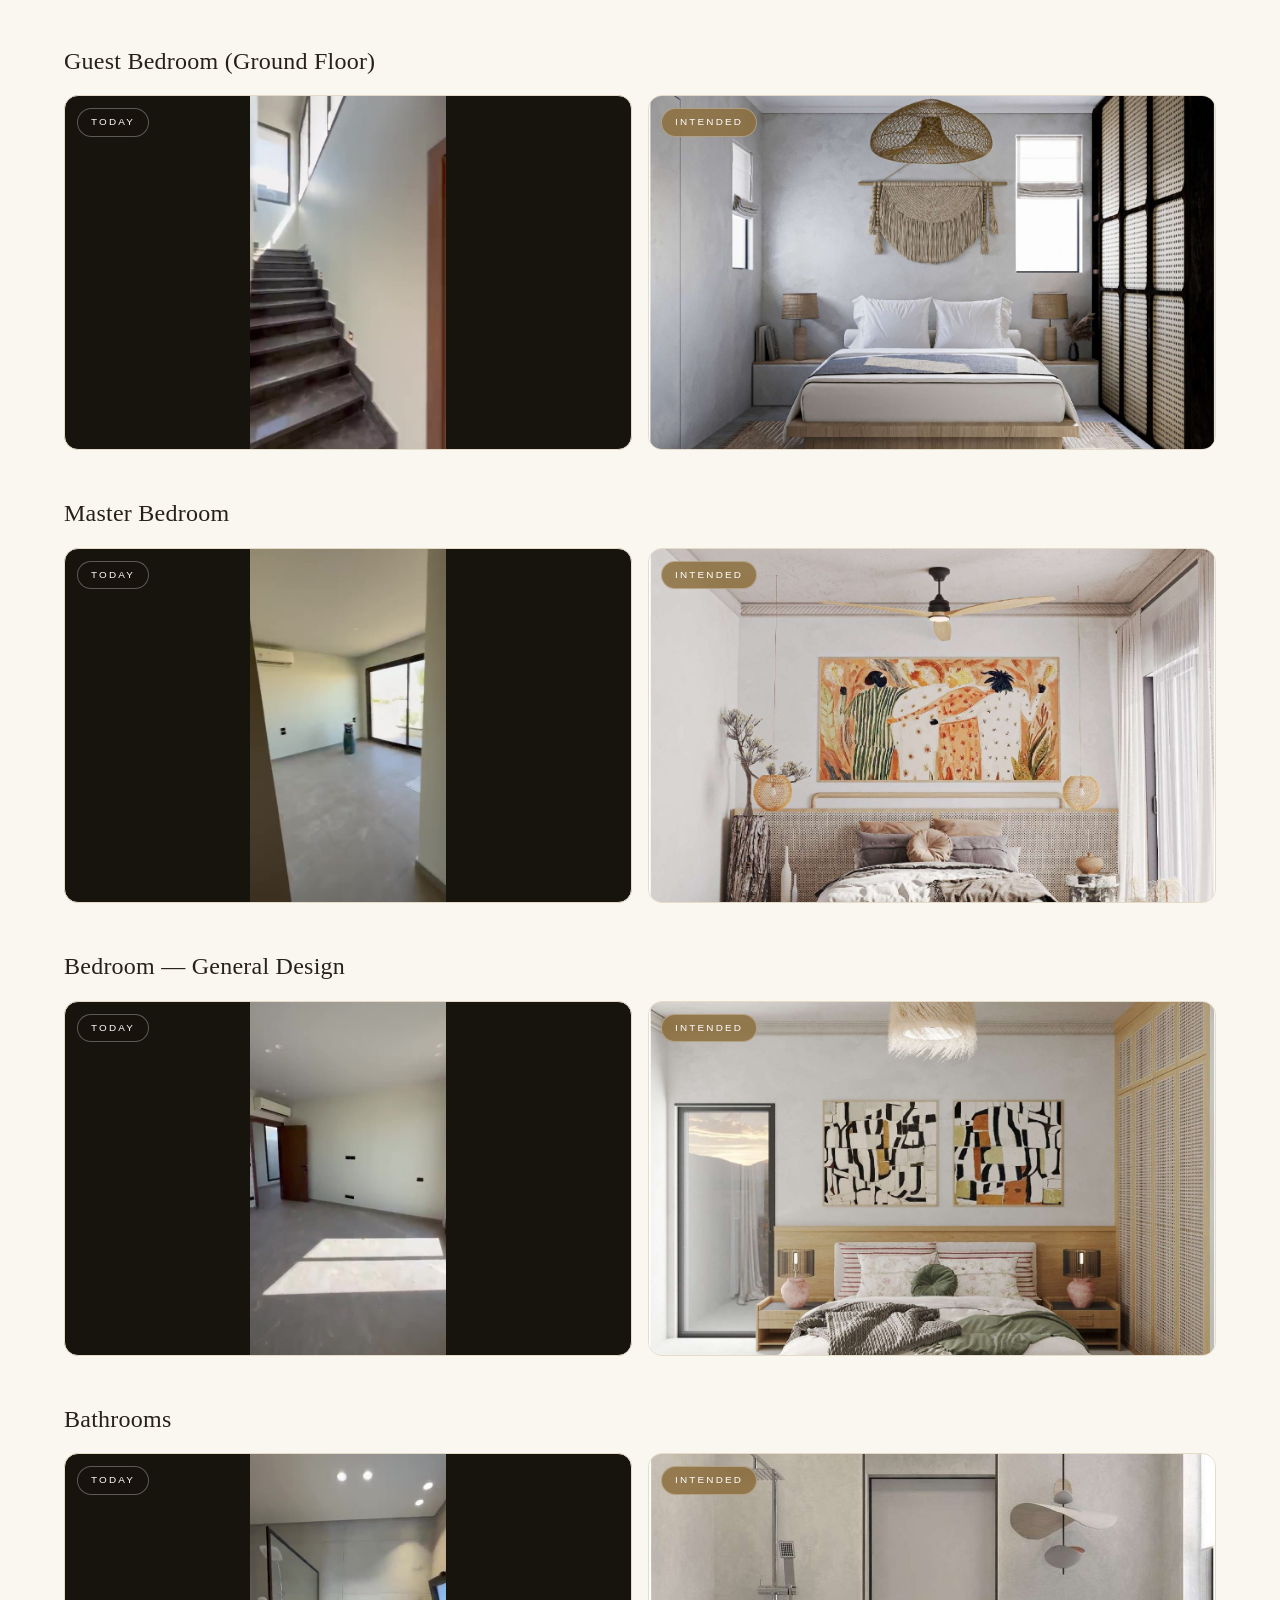
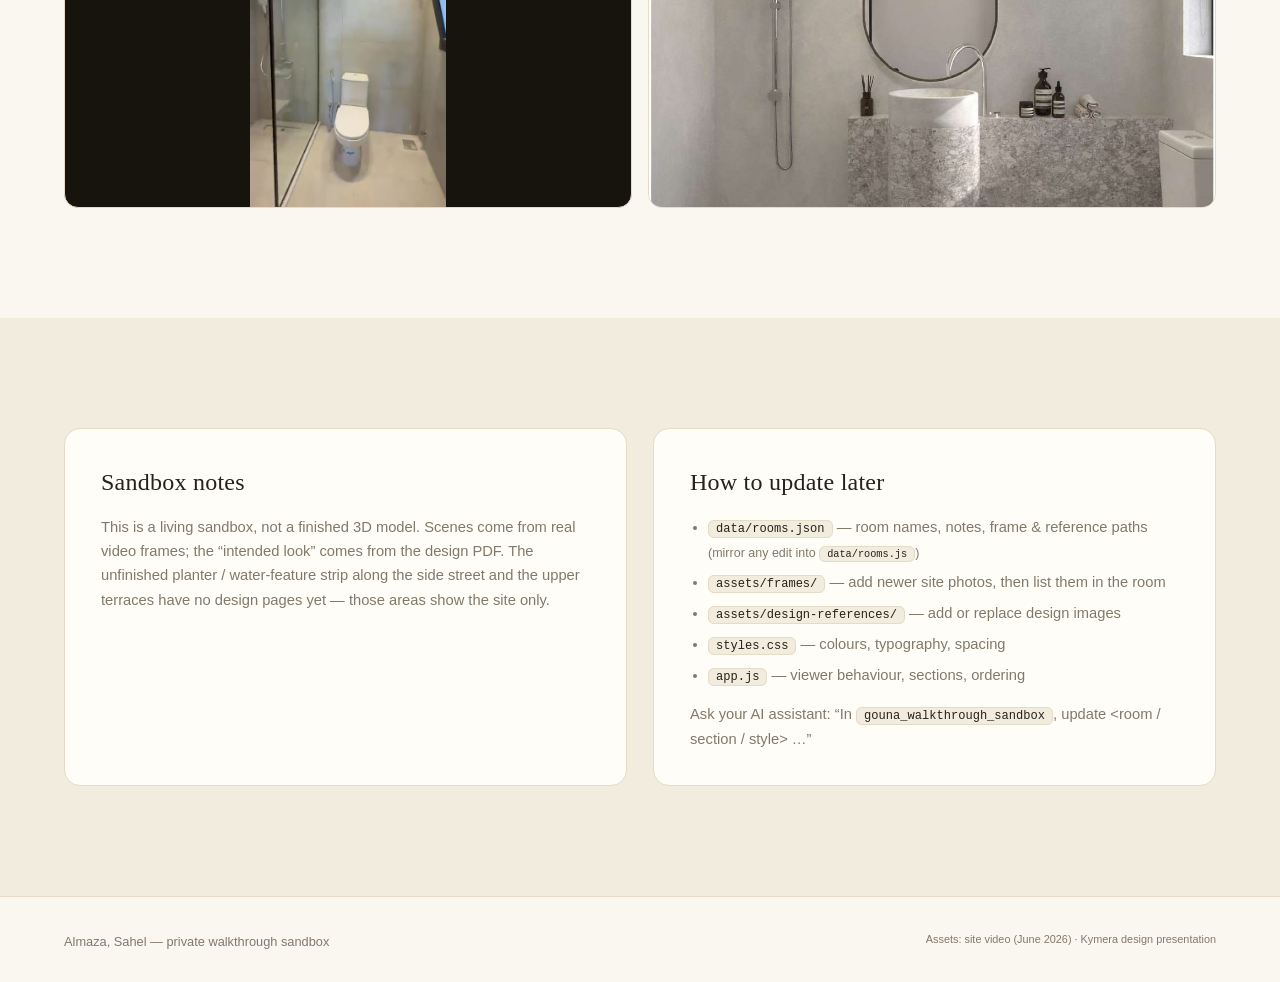
==== commit 37c8fed5: "v5: timestamp-anchored reconstruction (5-part protocol) - timeline_registry.json/md: master timebase" ====
--- a/gouna_walkthrough_sandbox/index.html
+++ b/gouna_walkthrough_sandbox/index.html
@@ -72,8 +72,8 @@
       <div class="threed-copy">
         <p class="kicker">Explore in Space</p>
         <h2>3D Walkthrough</h2>
-        <p class="lede">Walk through a source-based 3D reconstruction of the villa — rebuilt from the walkthrough videos and the technical floor plan. Layout-only for now: walls, openings, the L-stair, terraces and garden. Room markers open the same current-vs-intended
-        details as the rest of the platform. <em>Numbered orange markers show the real video route; labels flag inferred and assumed areas.</em></p>
+        <p class="lede">Walk through a source-based 3D reconstruction of the villa — rebuilt from the walkthrough videos frame by frame on a master timeline. Layout-only for now: walls, openings, the L-stair, terraces and garden. Room markers open the same current-vs-intended
+        details as the rest of the platform. <em>Numbered markers are timestamp anchors — colored by video part, each labelled with its clip time and master-timeline time; labels flag inferred and assumed areas.</em></p>
         <button class="btn-primary dark" data-enter3d>Enter 3D Walkthrough</button>
       </div>
       <div class="threed-visual" data-enter3d title="Enter 3D walkthrough">
@@ -143,8 +143,8 @@
       <div class="note-card reveal">
         <h3>Sandbox notes</h3>
         <p>This is a living sandbox, not a finished 3D model. Scenes come from real video frames;
-        the “intended look” comes from the design PDF. The garden excavation (possible pool) and the
-        upper terraces have no design pages yet — those areas show the site only.</p>
+        the “intended look” comes from the design PDF. The unfinished planter / water-feature strip
+        along the side street and the upper terraces have no design pages yet — those areas show the site only.</p>
       </div>
       <div class="note-card reveal">
         <h3>How to update later</h3>
